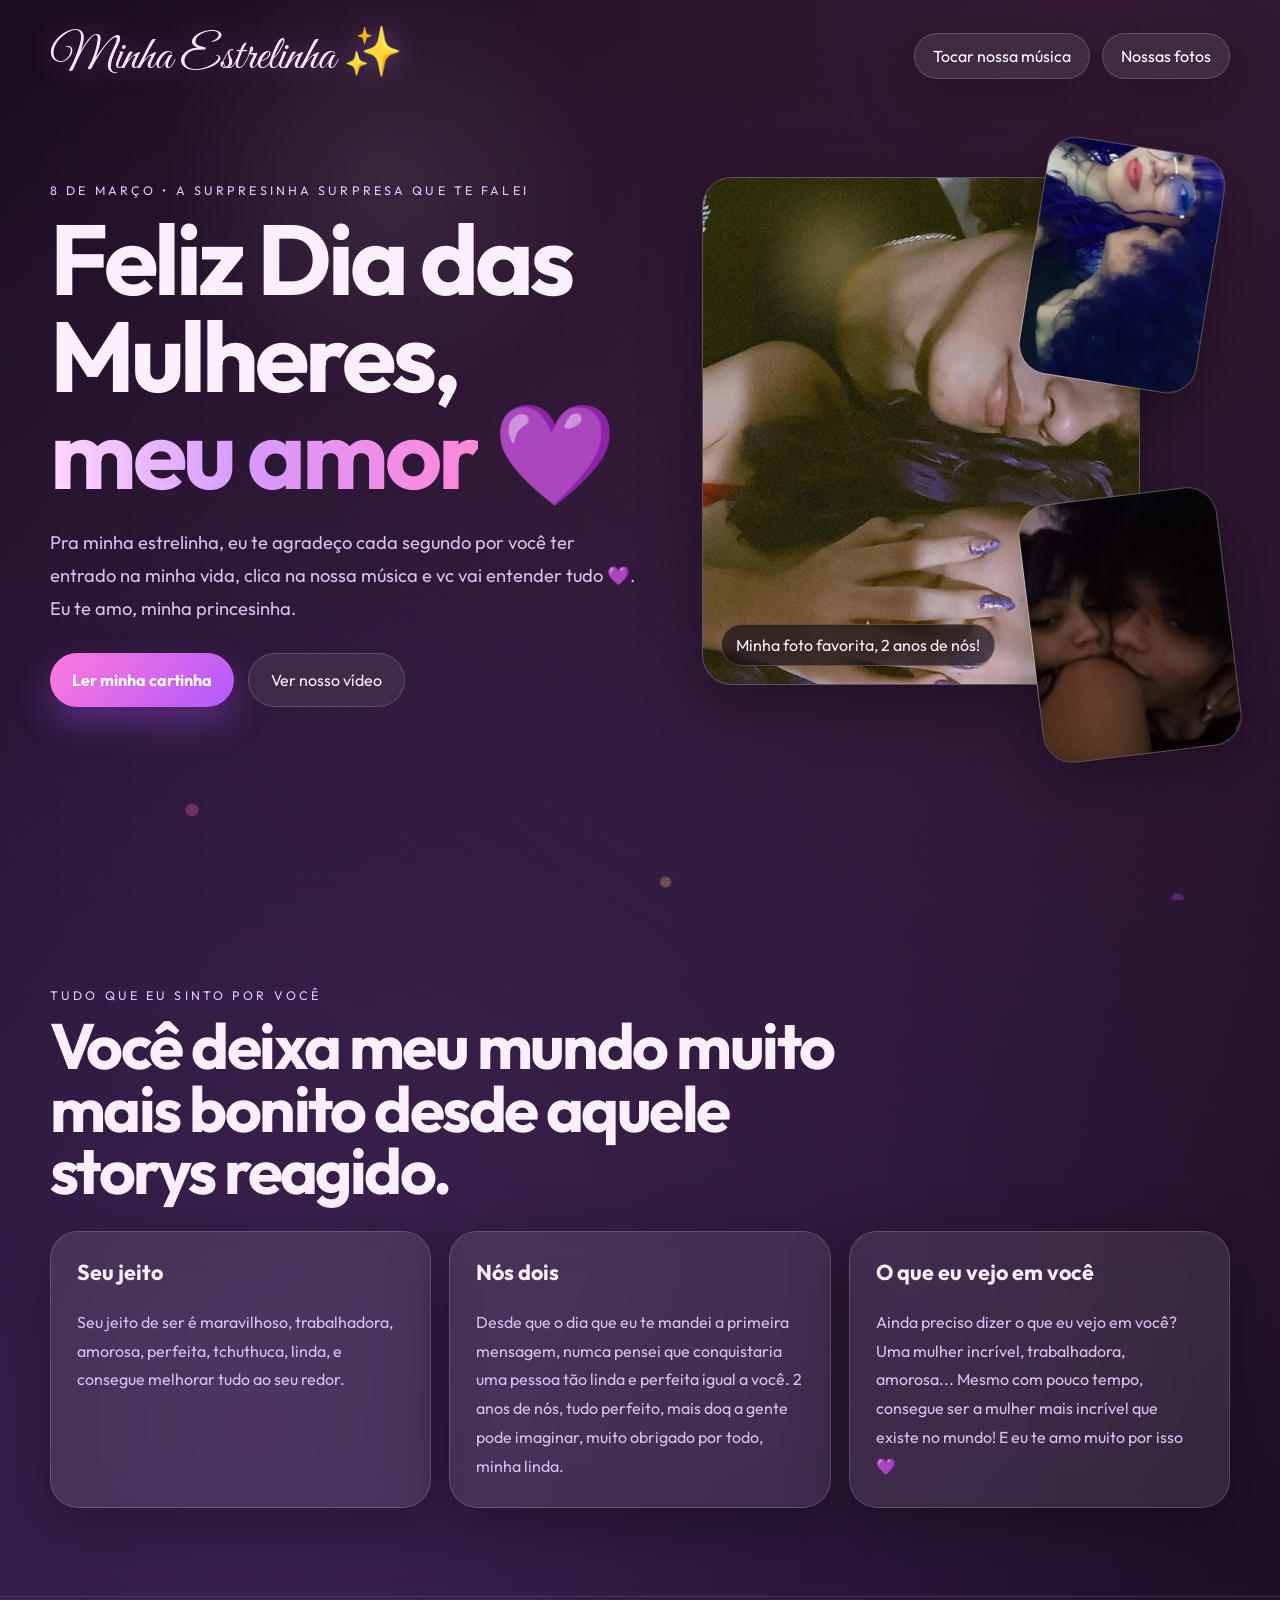
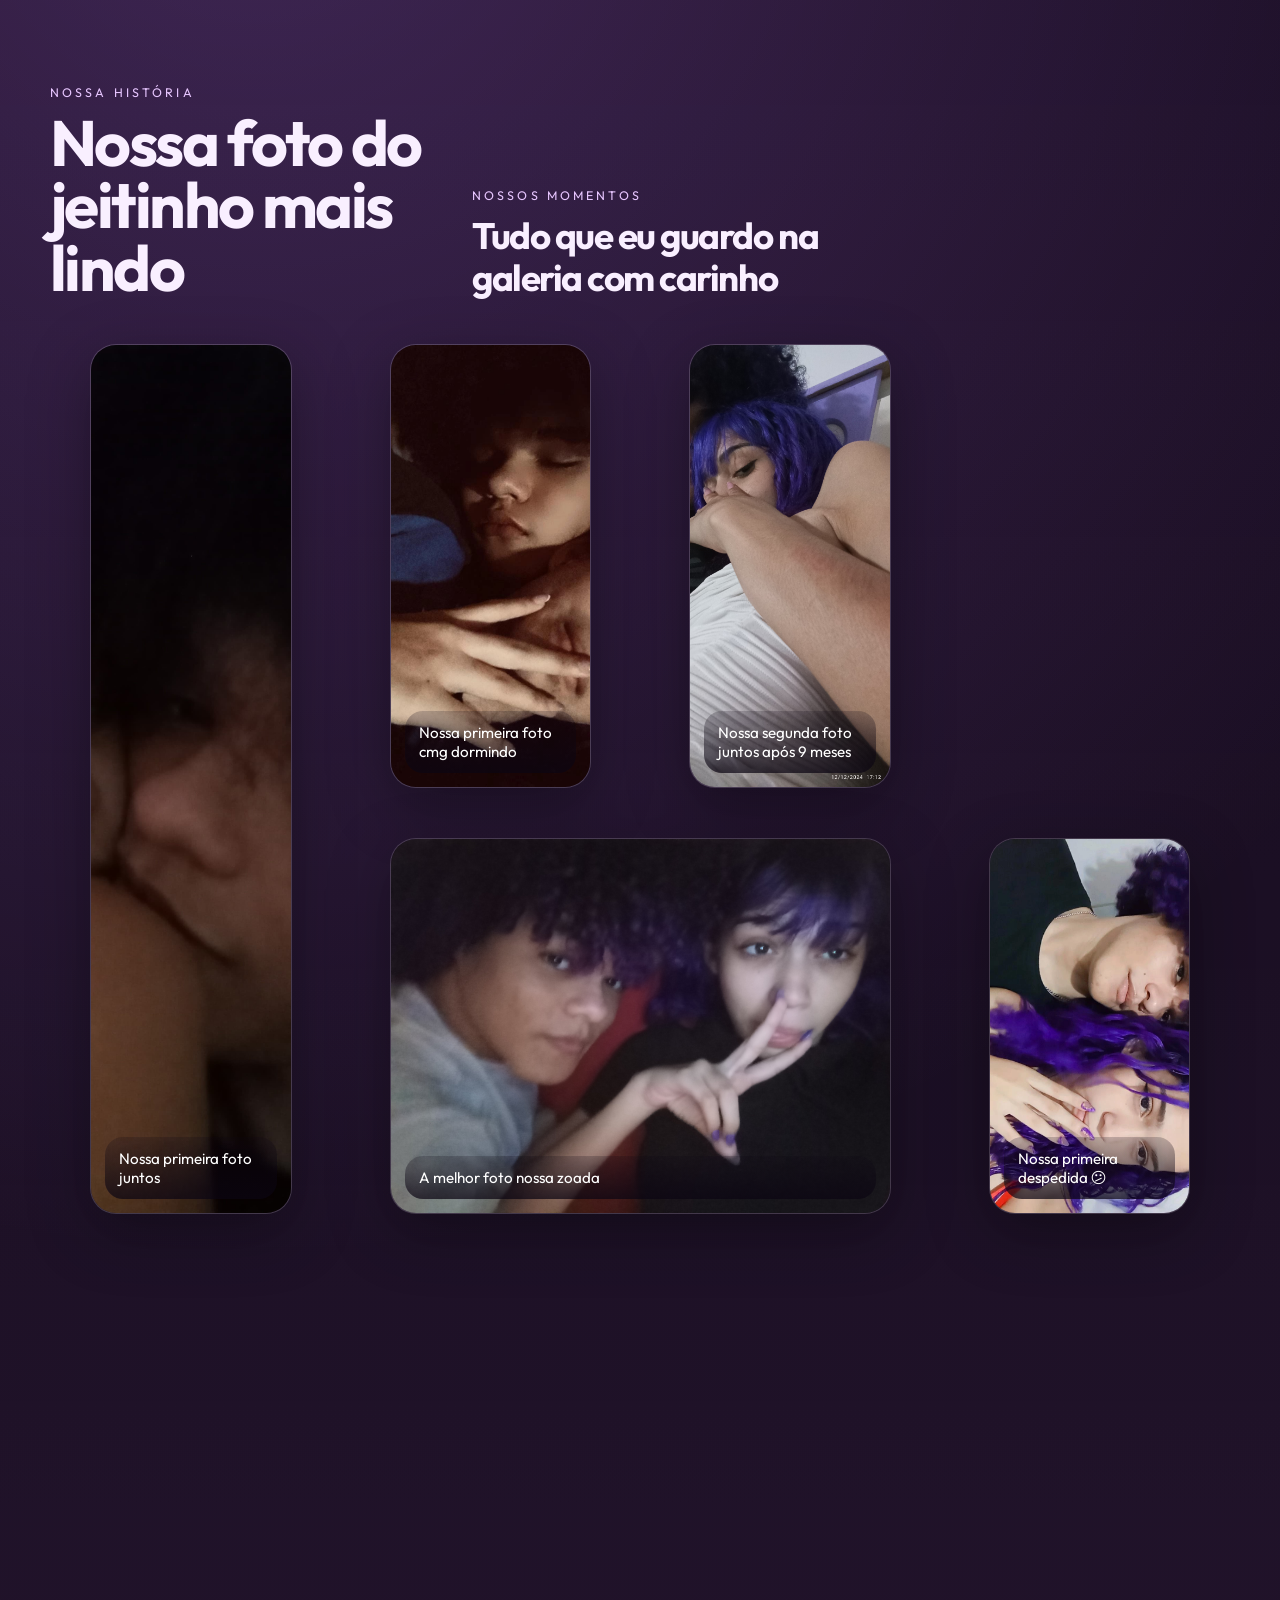
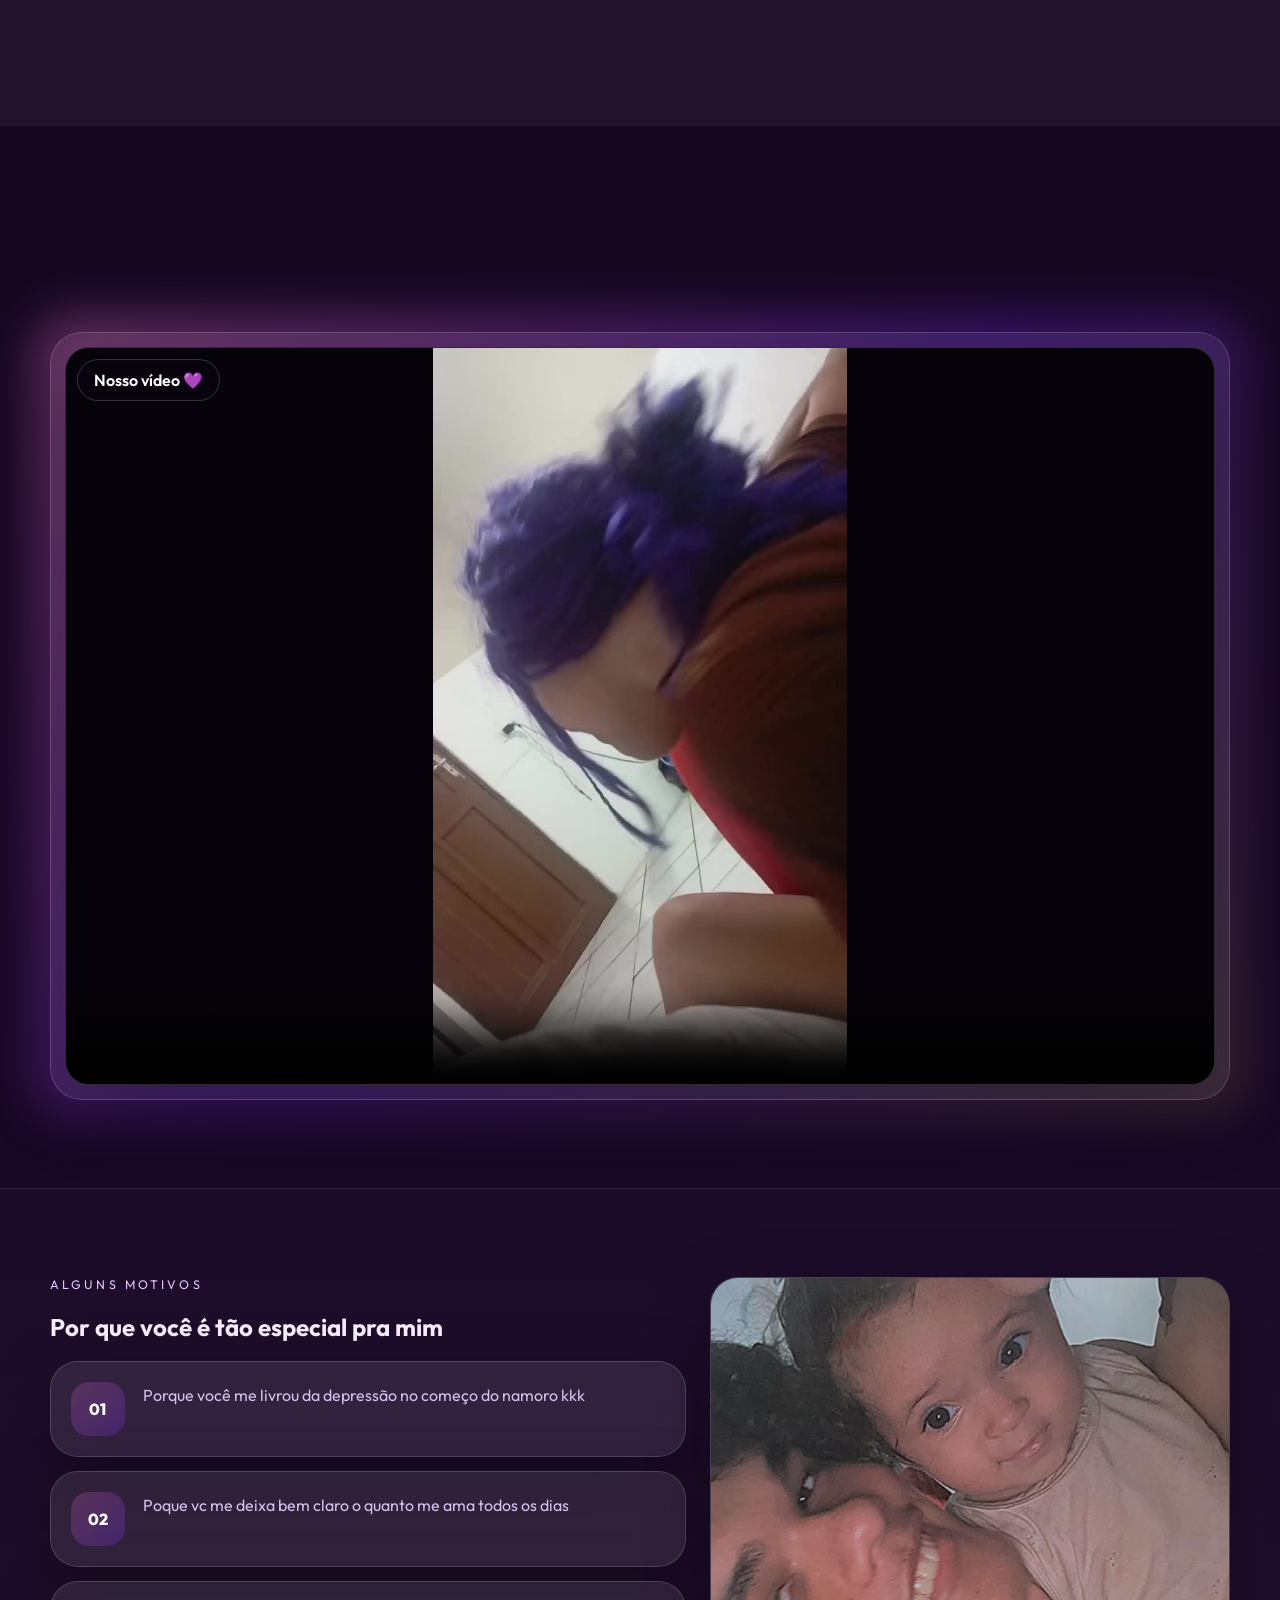
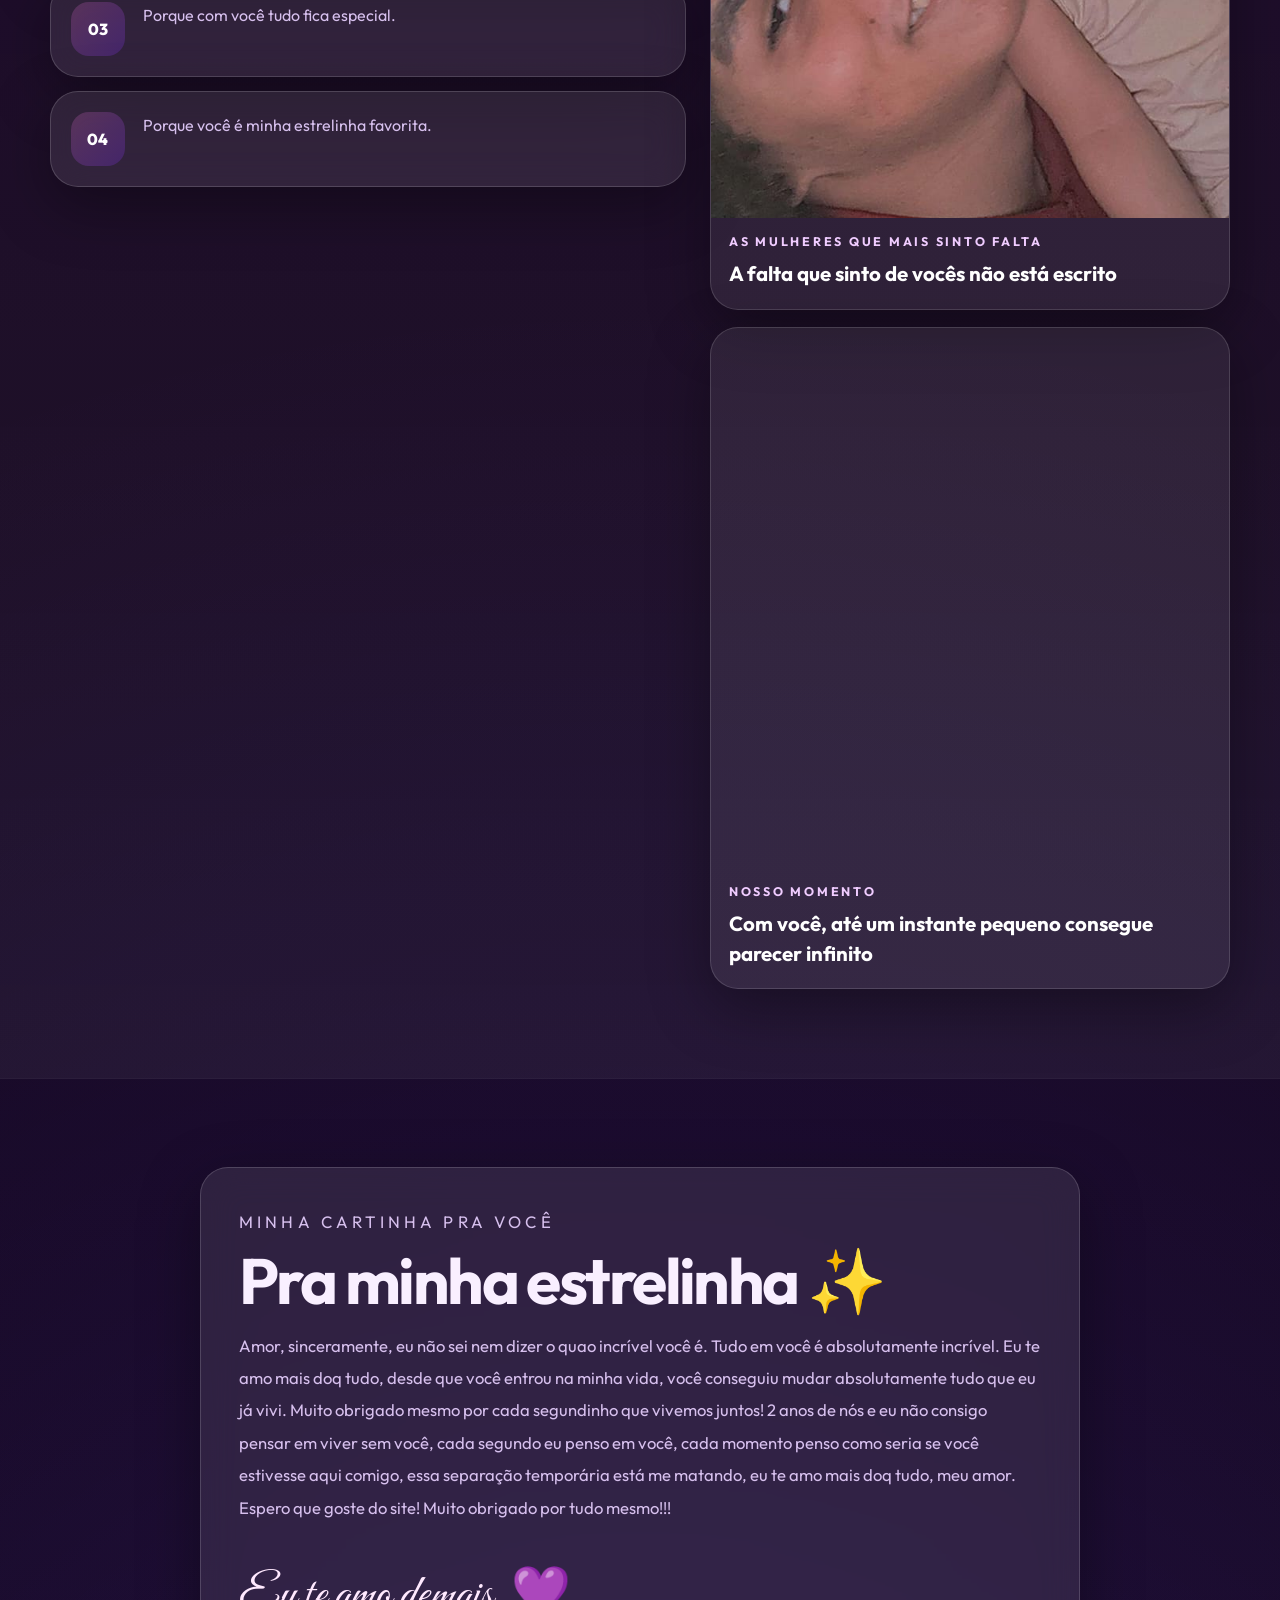
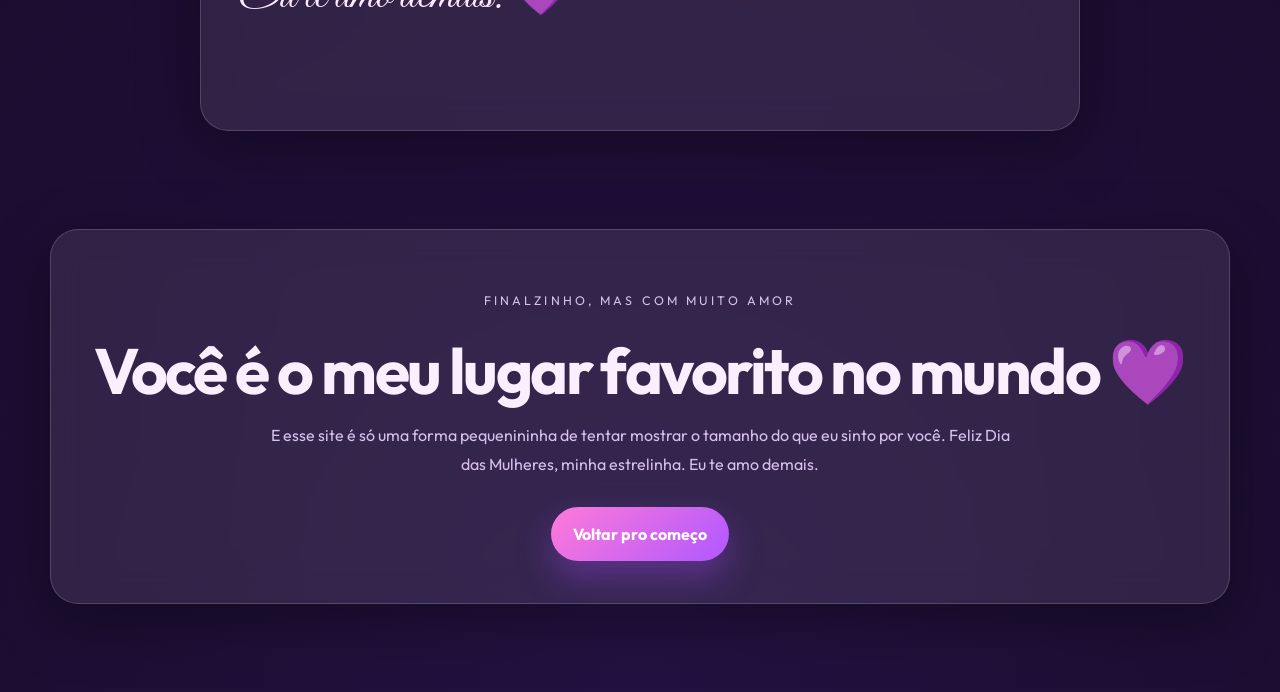
==== index.html @ 0e07f9a2 "Add files via upload" ====
<!DOCTYPE html>
<html lang="pt-BR">
<head>
  <meta charset="UTF-8" />
  <meta name="viewport" content="width=device-width, initial-scale=1.0" />
  <title>Minha Estrelinha ✨</title>
  <meta name="description" content="Um presente romântico de Dia das Mulheres para Lupyta." />
  <link rel="preconnect" href="https://fonts.googleapis.com">
  <link rel="preconnect" href="https://fonts.gstatic.com" crossorigin>
  <link href="https://fonts.googleapis.com/css2?family=Great+Vibes&family=Outfit:wght@300;400;500;600;700;800&display=swap" rel="stylesheet">
  <link rel="stylesheet" href="style.css" />
</head>
<body>
  <div class="floating-hearts" aria-hidden="true"></div>
  <div class="noise"></div>

  <audio id="bgMusic" loop preload="metadata">
    <source src="assets/mirrors.mp3" type="audio/mpeg" />
  </audio>

  <header class="hero" id="topo">
    <nav class="topbar container">
      <div class="brand">Minha Estrelinha ✨</div>
      <div class="actions">
        <button id="musicToggle" class="glass-btn" type="button">Tocar nossa música</button>
        <a class="glass-btn" href="#galeria">Nossas fotos</a>
      </div>
    </nav>

    <div class="hero-content container">
      <div class="hero-copy reveal">
        <p class="eyebrow">8 de março • A surpresinha surpresa que te falei</p>
        <h1>Feliz Dia das Mulheres, <span>meu amor</span> 💜</h1>
        <p class="lead">
          Pra minha estrelinha, eu te agradeço cada segundo por você ter entrado na minha vida, clica na nossa música e vc vai entender tudo 💜. Eu te amo, minha princesinha.
        </p>
        <div class="hero-buttons">
          <a href="#carta" class="primary-btn">Ler minha cartinha</a>
          <a href="#video" class="secondary-btn">Ver nosso vídeo</a>
        </div>
      </div>

      <div class="hero-visual reveal delay-1">
        <div class="hero-card main-photo tilt-card">
          <img src="assets/favorita.jpg" alt="Foto favorita do casal" />
          <div class="caption">Minha foto favorita, 2 anos de nós!</div>
        </div>
        <div class="hero-card small one tilt-card">
          <img src="assets/cabelo-roxo.jpg" alt="Casal com visual roxo" />
        </div>
        <div class="hero-card small two tilt-card">
          <img src="assets/primeira-foto.jpg" alt="Primeira foto do casal" />
        </div>
        <div class="sparkle"></div>
      </div>
    </div>
  </header>

  <main>
    <section class="section intro-section container reveal">
      <div class="section-head">
        <p class="eyebrow">Tudo que eu sinto por você</p>
        <h2>Você deixa meu mundo muito mais bonito desde aquele storys reagido.</h2>
      </div>
      <div class="intro-grid">
        <article class="glass-panel">
          <h3>Seu jeito</h3>
          <p>Seu jeito de ser é maravilhoso, trabalhadora, amorosa, perfeita, tchuthuca, linda, e consegue melhorar tudo ao seu redor.</p>
        </article>
        <article class="glass-panel">
          <h3>Nós dois</h3>
          <p>Desde que o dia que eu te mandei a primeira mensagem, numca pensei que conquistaria uma pessoa tão linda e perfeita igual a você. 2 anos de nós, tudo perfeito, mais doq a gente pode imaginar, muito obrigado por todo, minha linda.</p>
        </article>
        <article class="glass-panel">
          <h3>O que eu vejo em você</h3>
          <p>Ainda preciso dizer o que eu vejo em você? Uma mulher incrível, trabalhadora, amorosa... Mesmo com pouco tempo, consegue ser a mulher mais incrível que existe no mundo! E eu te amo muito por isso 💜</p>
        </article>
      </div>
    </section>

    <section class="section section-contrast" id="galeria">
      <div class="container">
        <div class="section-head reveal dual-head">
          <div>
            <p class="eyebrow">Nossa história</p>
            <h2>Nossa foto do jeitinho mais lindo</h2>
          </div>
          <div>
            <p class="eyebrow">Nossos momentos</p>
            <h2 class="subhead">Tudo que eu guardo na galeria com carinho</h2>
          </div>
        </div>
        <div class="gallery-grid">
          <figure class="gallery-card reveal tall"><img src="assets/primeira-foto.jpg" alt="Nossa primeira foto" /><figcaption>Nossa primeira foto juntos</figcaption></figure>
          <figure class="gallery-card reveal"><img src="assets/dormindo.jpg" alt="Nossa primeira foto dormindo" /><figcaption>Nossa primeira foto cmg dormindo</figcaption></figure>
          <figure class="gallery-card reveal"><img src="assets/segunda-foto.jpg" alt="Nossa segunda foto juntos" /><figcaption>Nossa segunda foto juntos após 9 meses</figcaption></figure>
          <figure class="gallery-card reveal wide"><img src="assets/foto-zoada.jpg" alt="Nossa foto zoada" /><figcaption>A melhor foto nossa zoada</figcaption></figure>
          <figure class="gallery-card reveal"><img src="assets/despedida.webp" alt="Nossa primeira despedida" /><figcaption>Nossa primeira despedida 😕</figcaption></figure>
          <figure class="gallery-card reveal"><img src="assets/primeiro-role.jpg" alt="Uma das primeiras vezes que saímos" /><figcaption>Uma das primeiras vezes que saímos</figcaption></figure>
          <figure class="gallery-card reveal"><img src="assets/cabelo-roxo.jpg" alt="Nossos cabelões roxos" /><figcaption>Nossos cabelões roxos no beco kkk</figcaption></figure>
          <figure class="gallery-card reveal"><img src="assets/favorita.jpg" alt="Uma das minhas preferidas" /><figcaption>Uma das minhas preferidas</figcaption></figure>
        </div>
      </div>
    </section>

    <section class="section container" id="video">
      <div class="section-head reveal">
        <p class="eyebrow">Nosso momento especial</p>
        <h2>O nosso melhor vídeo</h2>
      </div>

      <div class="video-wrap reveal">
        <div class="video-ring"></div>
        <div class="video-shell">
          <div class="video-badge">Nosso vídeo 💜</div>
          <video class="main-video" autoplay muted loop playsinline controls poster="assets/nosso-melhor-video-poster.jpg">
            <source src="assets/nosso-melhor-video.mp4" type="video/mp4" />
          </video>
        </div>
      </div>
    </section>

    <section class="section section-contrast">
      <div class="container love-layout">
        <div class="reveal">
          <p class="eyebrow">Alguns motivos</p>
          <h2>Por que você é tão especial pra mim</h2>
          <div class="reasons-list">
            <div class="reason-card"><span>01</span><p>Porque você me livrou da depressão no começo do namoro kkk</p></div>
            <div class="reason-card"><span>02</span><p>Poque vc me deixa bem claro o quanto me ama todos os dias</p></div>
            <div class="reason-card"><span>03</span><p>Porque com você tudo fica especial.</p></div>
            <div class="reason-card"><span>04</span><p>Porque você é minha estrelinha favorita.</p></div>
          </div>
        </div>

        <div class="side-stack reveal delay-1">
          <div class="mini-memory tilt-card memorial-card">
            <img src="assets/foto-afiliada.jpg" alt="Foto especial" />
            <div>
              <small>AS MULHERES QUE MAIS SINTO FALTA</small>
              <strong>A falta que sinto de vocês não está escrito</strong>
            </div>
          </div>
          <div class="mini-memory tilt-card">
            <video muted loop autoplay playsinline>
              <source src="assets/primeira-viagem.mp4" type="video/mp4" />
            </video>
            <div>
              <small>NOSSO MOMENTO</small>
              <strong>Com você, até um instante pequeno consegue parecer infinito</strong>
            </div>
          </div>
        </div>
      </div>
    </section>

    <section class="section container" id="carta">
      <div class="letter reveal">
        <p class="eyebrow">Minha cartinha pra você</p>
        <h2>Pra minha estrelinha ✨</h2>
        <p>Amor, sinceramente, eu não sei nem dizer o quao incrível você é. Tudo em você é absolutamente incrível. Eu te amo mais doq tudo, desde que você entrou na minha vida, você conseguiu mudar absolutamente tudo que eu já vivi. Muito obrigado mesmo por cada segundinho que vivemos juntos! 2 anos de nós e eu não consigo pensar em viver sem você, cada segundo eu penso em você, cada momento penso como seria se você estivesse aqui comigo, essa separação temporária está me matando, eu te amo mais doq tudo, meu amor. Espero que goste do site! Muito obrigado por tudo mesmo!!!</p>
        <p class="signature">Eu te amo demais. 💜</p>
      </div>
    </section>

    <section class="section final-section">
      <div class="container final-card reveal">
        <p class="eyebrow">Finalzinho, mas com muito amor</p>
        <h2>Você é o meu lugar favorito no mundo 💜</h2>
        <p>
          E esse site é só uma forma pequenininha de tentar mostrar o tamanho do que eu sinto por você.
          Feliz Dia das Mulheres, minha estrelinha. Eu te amo demais.
        </p>
        <a href="#topo" class="primary-btn">Voltar pro começo</a>
      </div>
    </section>
  </main>

  <script src="script.js"></script>
</body>
</html>
---- style.css ----
:root {
  --bg: #0e0616;
  --bg-2: #16081f;
  --panel: rgba(255, 255, 255, 0.09);
  --panel-strong: rgba(255, 255, 255, 0.13);
  --border: rgba(255, 255, 255, 0.16);
  --text: #f9efff;
  --muted: #d7c0ee;
  --purple: #b058ff;
  --purple-2: #7f2eff;
  --pink: #ff7ad9;
  --gold: #ffd88a;
  --shadow: 0 18px 60px rgba(0, 0, 0, 0.35);
  --radius: 28px;
}

* { box-sizing: border-box; }
html { scroll-behavior: smooth; }
body {
  margin: 0;
  font-family: 'Outfit', system-ui, sans-serif;
  color: var(--text);
  background:
    radial-gradient(circle at 20% 20%, rgba(195, 120, 255, 0.25), transparent 25%),
    radial-gradient(circle at 85% 0%, rgba(255, 122, 217, 0.18), transparent 22%),
    radial-gradient(circle at 50% 100%, rgba(126, 64, 255, 0.2), transparent 28%),
    linear-gradient(180deg, #0b0512 0%, #13071c 35%, #190826 65%, #0c0612 100%);
  overflow-x: hidden;
}

a { color: inherit; text-decoration: none; }
img, video { display: block; width: 100%; }
button { font: inherit; }

.container {
  width: min(1180px, calc(100% - 32px));
  margin: 0 auto;
}

.noise {
  position: fixed;
  inset: 0;
  pointer-events: none;
  opacity: 0.06;
  background-image: radial-gradient(circle, #fff 0.7px, transparent 0.8px);
  background-size: 18px 18px;
  mix-blend-mode: soft-light;
}

.floating-hearts::before,
.floating-hearts::after {
  content: "";
  position: fixed;
  inset: 0;
  pointer-events: none;
  background-image:
    radial-gradient(circle at 15% 90%, rgba(255, 122, 217, 0.16) 0 6px, transparent 7px),
    radial-gradient(circle at 30% 102%, rgba(176, 88, 255, 0.2) 0 8px, transparent 9px),
    radial-gradient(circle at 52% 98%, rgba(255, 216, 138, 0.17) 0 5px, transparent 6px),
    radial-gradient(circle at 76% 105%, rgba(255, 122, 217, 0.16) 0 7px, transparent 8px),
    radial-gradient(circle at 92% 100%, rgba(176, 88, 255, 0.18) 0 6px, transparent 7px);
  animation: driftUp 15s linear infinite;
}
.floating-hearts::after { animation-duration: 22s; opacity: 0.8; filter: blur(1px); }

@keyframes driftUp {
  from { transform: translateY(0); }
  to { transform: translateY(-120px); }
}

.topbar {
  display: flex;
  align-items: center;
  justify-content: space-between;
  gap: 20px;
  padding: 24px 0 8px;
}
.brand {
  font-family: 'Great Vibes', cursive;
  font-size: clamp(2rem, 4vw, 3rem);
  color: #ffe8ff;
  text-shadow: 0 0 28px rgba(193, 121, 255, 0.45);
}
.actions {
  display: flex;
  gap: 12px;
  flex-wrap: wrap;
  justify-content: flex-end;
}
.glass-btn {
  background: rgba(255,255,255,0.08);
  border: 1px solid rgba(255,255,255,0.16);
  color: #fff;
  padding: 12px 18px;
  border-radius: 999px;
  backdrop-filter: blur(12px);
  cursor: pointer;
  transition: 0.28s ease;
  box-shadow: var(--shadow);
}
.glass-btn:hover { transform: translateY(-2px); background: rgba(255,255,255,0.13); }

.hero {
  position: relative;
  min-height: 100svh;
  padding-bottom: 40px;
}
.hero::before {
  content: "";
  position: absolute;
  inset: 0;
  background: radial-gradient(circle at 30% 20%, rgba(255,255,255,0.08), transparent 20%);
  pointer-events: none;
}
.hero-content {
  display: grid;
  grid-template-columns: 1.05fr 0.95fr;
  gap: 48px;
  align-items: center;
  padding: 40px 0 28px;
}
.eyebrow {
  margin: 0 0 12px;
  text-transform: uppercase;
  letter-spacing: 0.25em;
  color: #e7c6ff;
  font-size: 0.78rem;
}
.hero-copy h1,
.section-head h2,
.letter h2,
.final-card h2 {
  margin: 0;
  line-height: 0.98;
  letter-spacing: -0.04em;
}
.hero-copy h1 {
  font-size: clamp(3rem, 8vw, 6.2rem);
}
.hero-copy h1 span {
  background: linear-gradient(90deg, #ffd6ff 0%, #d699ff 45%, #ff87d7 100%);
  -webkit-background-clip: text;
  background-clip: text;
  color: transparent;
}
.lead {
  max-width: 650px;
  margin: 24px 0 0;
  font-size: clamp(1rem, 2vw, 1.15rem);
  line-height: 1.8;
  color: var(--muted);
}
.hero-buttons {
  display: flex;
  gap: 14px;
  flex-wrap: wrap;
  margin-top: 28px;
}
.primary-btn,
.secondary-btn {
  display: inline-flex;
  align-items: center;
  justify-content: center;
  min-height: 54px;
  padding: 0 22px;
  border-radius: 999px;
  transition: 0.28s ease;
}
.primary-btn {
  background: linear-gradient(135deg, var(--pink), var(--purple));
  color: white;
  font-weight: 700;
  box-shadow: 0 16px 34px rgba(174, 76, 255, 0.34);
}
.secondary-btn {
  background: rgba(255,255,255,0.07);
  border: 1px solid rgba(255,255,255,0.16);
}
.primary-btn:hover,
.secondary-btn:hover { transform: translateY(-3px) scale(1.01); }
.hero-visual {
  position: relative;
  min-height: 620px;
}
.hero-card {
  position: absolute;
  background: rgba(255,255,255,0.1);
  border: 1px solid rgba(255,255,255,0.15);
  border-radius: 30px;
  box-shadow: var(--shadow);
  overflow: hidden;
  backdrop-filter: blur(18px);
}
.hero-card img { height: 100%; object-fit: cover; }
.main-photo {
  inset: 42px 90px 70px 10px;
}
.main-photo .caption {
  position: absolute;
  left: 18px;
  bottom: 18px;
  padding: 10px 14px;
  border-radius: 999px;
  background: rgba(11, 5, 18, 0.6);
  border: 1px solid rgba(255,255,255,0.18);
  backdrop-filter: blur(10px);
}
.hero-card.small.one {
  width: 180px;
  height: 240px;
  right: 18px;
  top: 10px;
  transform: rotate(9deg);
}
.hero-card.small.two {
  width: 200px;
  height: 260px;
  right: 0;
  bottom: 0;
  transform: rotate(-7deg);
}
.sparkle {
  position: absolute;
  left: 10%;
  top: 6%;
  width: 180px;
  height: 180px;
  background: radial-gradient(circle, rgba(255,216,138,0.44), transparent 60%);
  filter: blur(18px);
  animation: pulse 4.4s ease-in-out infinite;
}

.section {
  position: relative;
  padding: 88px 0;
}
.section-contrast {
  background: linear-gradient(180deg, rgba(255,255,255,0.02), rgba(255,255,255,0.05));
  border-top: 1px solid rgba(255,255,255,0.06);
  border-bottom: 1px solid rgba(255,255,255,0.06);
}
.section-head {
  max-width: 820px;
  margin-bottom: 28px;
}
.dual-head {
  display: grid;
  grid-template-columns: 1fr 1fr;
  gap: 24px;
  align-items: end;
}
.subhead {
  font-size: clamp(1.5rem, 3vw, 2.3rem) !important;
  line-height: 1.15 !important;
}
.section-head h2,
.letter h2,
.final-card h2 {
  font-size: clamp(2.2rem, 5vw, 4rem);
}

.intro-grid {
  display: grid;
  grid-template-columns: repeat(3, minmax(0, 1fr));
  gap: 18px;
}
.glass-panel,
.reason-card,
.letter,
.final-card {
  background: var(--panel);
  border: 1px solid var(--border);
  border-radius: var(--radius);
  box-shadow: var(--shadow);
  backdrop-filter: blur(18px);
}
.glass-panel {
  padding: 26px;
}
.glass-panel h3 {
  margin-top: 0;
  font-size: 1.35rem;
}
.glass-panel p {
  margin-bottom: 0;
  color: var(--muted);
  line-height: 1.8;
}

.gallery-grid {
  display: grid;
  grid-template-columns: repeat(4, minmax(0, 1fr));
  gap: 18px;
}
.gallery-card {
  position: relative;
  min-height: 280px;
  overflow: hidden;
  border-radius: 26px;
  border: 1px solid rgba(255,255,255,0.12);
  background: rgba(255,255,255,0.05);
  box-shadow: var(--shadow);
}
.gallery-card img {
  width: 100%;
  height: 100%;
  object-fit: cover;
  transition: transform 0.6s ease;
}
.gallery-card:hover img { transform: scale(1.06); }
.gallery-card figcaption {
  position: absolute;
  left: 14px;
  right: 14px;
  bottom: 14px;
  margin: 0;
  padding: 12px 14px;
  border-radius: 18px;
  background: linear-gradient(180deg, rgba(11,5,18,0.2), rgba(11,5,18,0.72));
  color: #fff;
  font-size: 0.95rem;
}
.gallery-card.tall { grid-row: span 2; min-height: 578px; }
.gallery-card.wide { grid-column: span 2; }

.video-wrap {
  position: relative;
}
.video-ring {
  position: absolute;
  inset: -14px;
  border-radius: 36px;
  background: linear-gradient(135deg, rgba(255,122,217,0.38), rgba(127,46,255,0.36), rgba(255,216,138,0.16));
  filter: blur(24px);
}
.video-shell {
  position: relative;
  overflow: hidden;
  border-radius: 32px;
  background: rgba(255,255,255,0.06);
  border: 1px solid rgba(255,255,255,0.14);
  box-shadow: var(--shadow);
  padding: 14px;
  backdrop-filter: blur(16px);
}
.video-badge {
  position: absolute;
  top: 26px;
  left: 26px;
  z-index: 2;
  padding: 10px 16px;
  border-radius: 999px;
  background: rgba(11, 5, 18, 0.58);
  border: 1px solid rgba(255,255,255,0.18);
  color: #fff;
  backdrop-filter: blur(10px);
  font-weight: 600;
}
.main-video {
  position: relative;
  border-radius: 24px;
  border: 1px solid rgba(255,255,255,0.16);
  background: #06030a;
  box-shadow: var(--shadow);
  max-height: 82svh;
  object-fit: contain;
}

.love-layout {
  display: grid;
  grid-template-columns: 1.1fr 0.9fr;
  gap: 24px;
  align-items: start;
}
.reasons-list {
  display: grid;
  gap: 14px;
}
.reason-card {
  display: flex;
  align-items: flex-start;
  gap: 18px;
  padding: 20px;
}
.reason-card span {
  min-width: 54px;
  height: 54px;
  display: grid;
  place-items: center;
  border-radius: 18px;
  background: linear-gradient(135deg, rgba(255,122,217,0.2), rgba(127,46,255,0.24));
  color: #fff;
  font-weight: 800;
}
.reason-card p {
  margin: 0;
  color: var(--muted);
  line-height: 1.7;
}
.side-stack {
  display: grid;
  gap: 18px;
}
.mini-memory {
  overflow: hidden;
  border-radius: 28px;
  background: rgba(255,255,255,0.08);
  border: 1px solid rgba(255,255,255,0.14);
  box-shadow: var(--shadow);
  min-height: 620px;
  display: flex;
  flex-direction: column;
}
.mini-memory img,
.mini-memory video {
  width: 100%;
  height: 540px;
  object-fit: cover;
  object-position: center;
}
.mini-memory div {
  padding: 16px 18px 20px;
}
.mini-memory small {
  display: block;
  color: #f0ccff;
  text-transform: uppercase;
  letter-spacing: 0.22em;
  margin-bottom: 10px;
  font-size: 0.78rem;
  font-weight: 700;
}
.mini-memory strong {
  display: block;
  color: #fff;
  font-size: 1.28rem;
  line-height: 1.45;
}

.letter {
  padding: 38px;
  max-width: 880px;
  margin: 0 auto;
}
.letter p {
  color: var(--muted);
  line-height: 1.95;
  font-size: 1.04rem;
}
.signature {
  font-family: 'Great Vibes', cursive;
  color: #ffe9ff !important;
  font-size: clamp(2rem, 4vw, 3rem) !important;
  margin-top: 26px;
}

.final-section { padding-top: 10px; }
.final-card {
  text-align: center;
  padding: 42px 24px;
}
.final-card p {
  max-width: 740px;
  margin: 18px auto 28px;
  color: var(--muted);
  line-height: 1.8;
}

.reveal {
  opacity: 0;
  transform: translateY(32px);
  transition: opacity 0.8s ease, transform 0.8s ease;
}
.reveal.visible {
  opacity: 1;
  transform: translateY(0);
}
.delay-1 { transition-delay: 0.14s; }

.tilt-card {
  transform-style: preserve-3d;
  transition: transform 0.18s ease;
  will-change: transform;
}

@keyframes pulse {
  0%,100% { transform: scale(1); opacity: 0.8; }
  50% { transform: scale(1.12); opacity: 1; }
}

@media (max-width: 980px) {
  .hero-content,
  .love-layout,
  .intro-grid,
  .dual-head {
    grid-template-columns: 1fr;
  }
  .gallery-grid {
    grid-template-columns: repeat(2, minmax(0, 1fr));
  }
  .hero-visual {
    min-height: 560px;
  }
}

@media (max-width: 720px) {
  .topbar { flex-direction: column; align-items: flex-start; }
  .actions { width: 100%; justify-content: flex-start; }
  .hero-content { gap: 24px; }
  .hero-visual {
    min-height: 420px;
  }
  .main-photo { inset: 40px 40px 40px 0; }
  .hero-card.small.one { width: 120px; height: 165px; right: 8px; }
  .hero-card.small.two { width: 130px; height: 175px; right: 0; }
  .gallery-grid { grid-template-columns: 1fr; }
  .gallery-card.tall,
  .gallery-card.wide { grid-row: auto; grid-column: auto; min-height: 360px; }
  .letter { padding: 26px 20px; }
  .mini-memory {
    min-height: 520px;
  }
  .mini-memory img,
  .mini-memory video {
    height: 430px;
  }
  .mini-memory div {
    padding: 14px 16px 18px;
  }
  .video-shell {
    padding: 10px;
    border-radius: 24px;
  }
  .video-badge {
    top: 18px;
    left: 18px;
    font-size: 0.88rem;
    padding: 8px 12px;
  }
  .main-video {
    border-radius: 18px;
  }
}
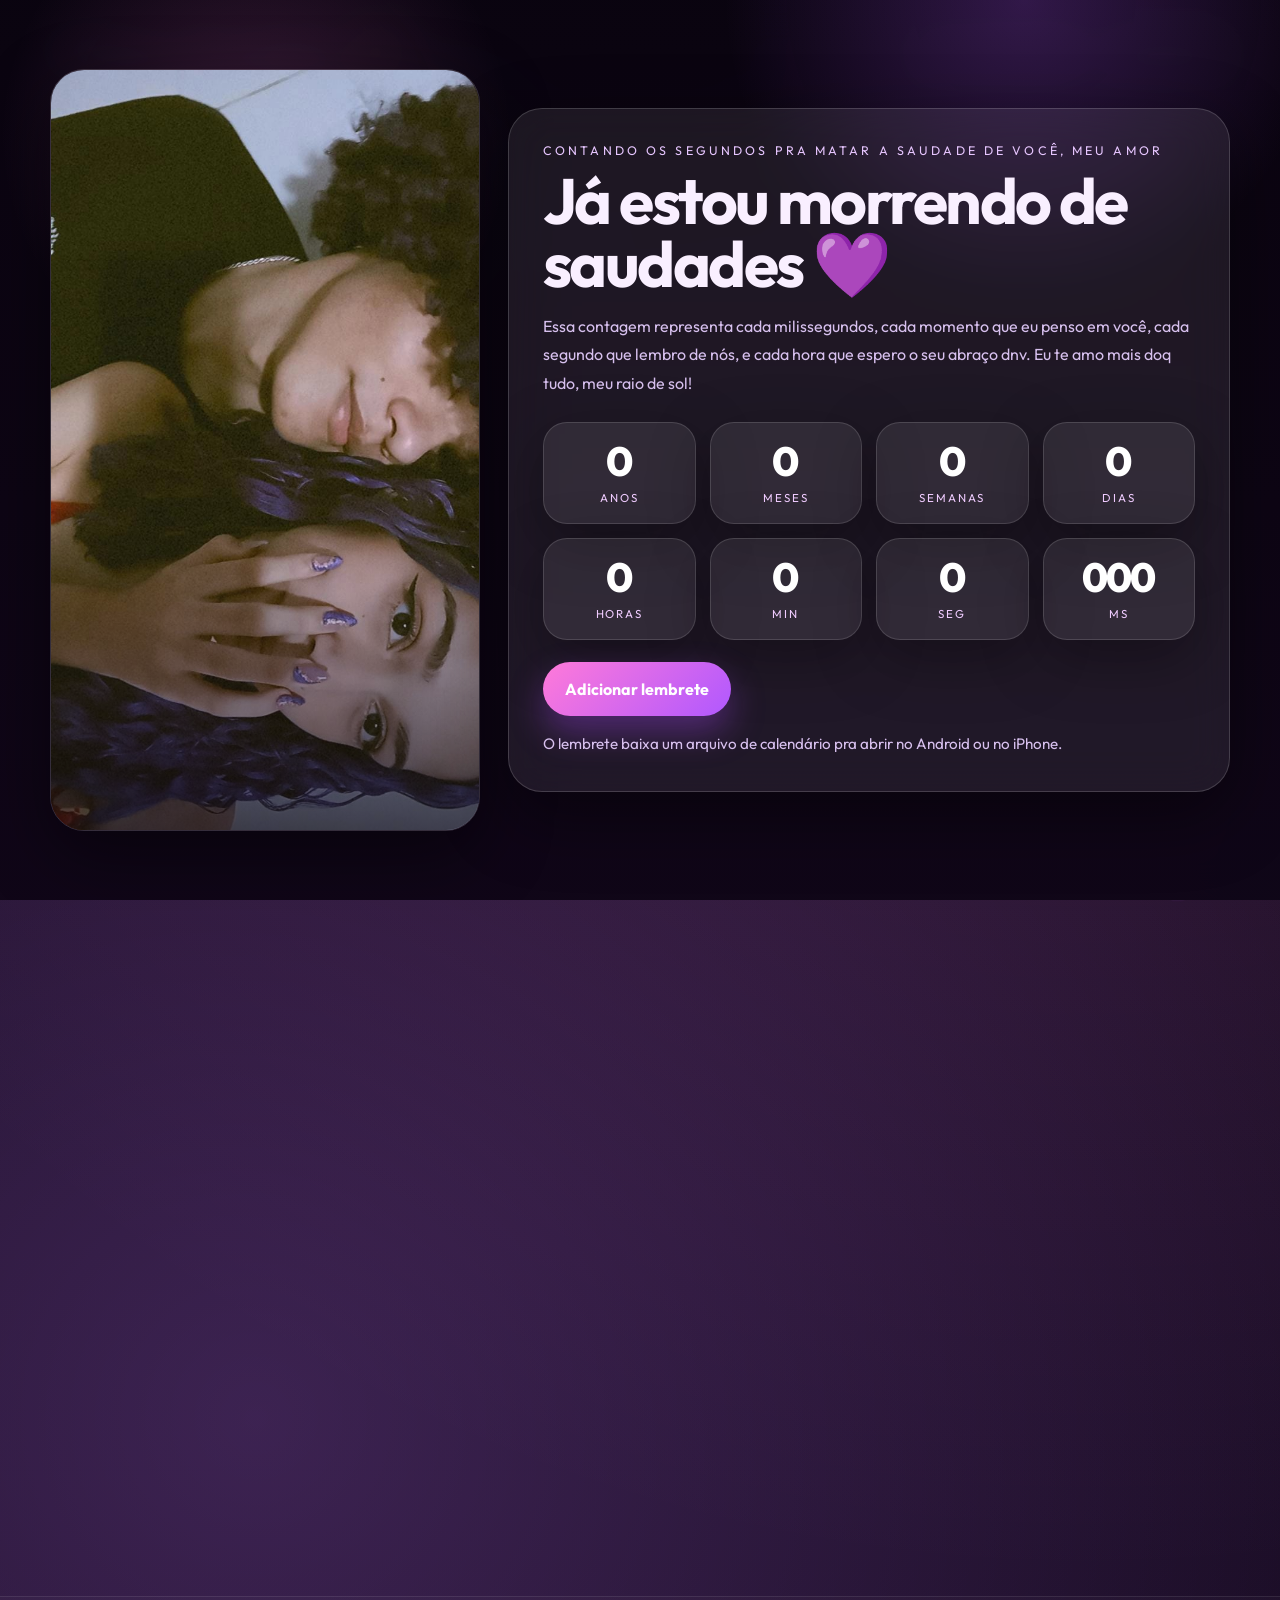
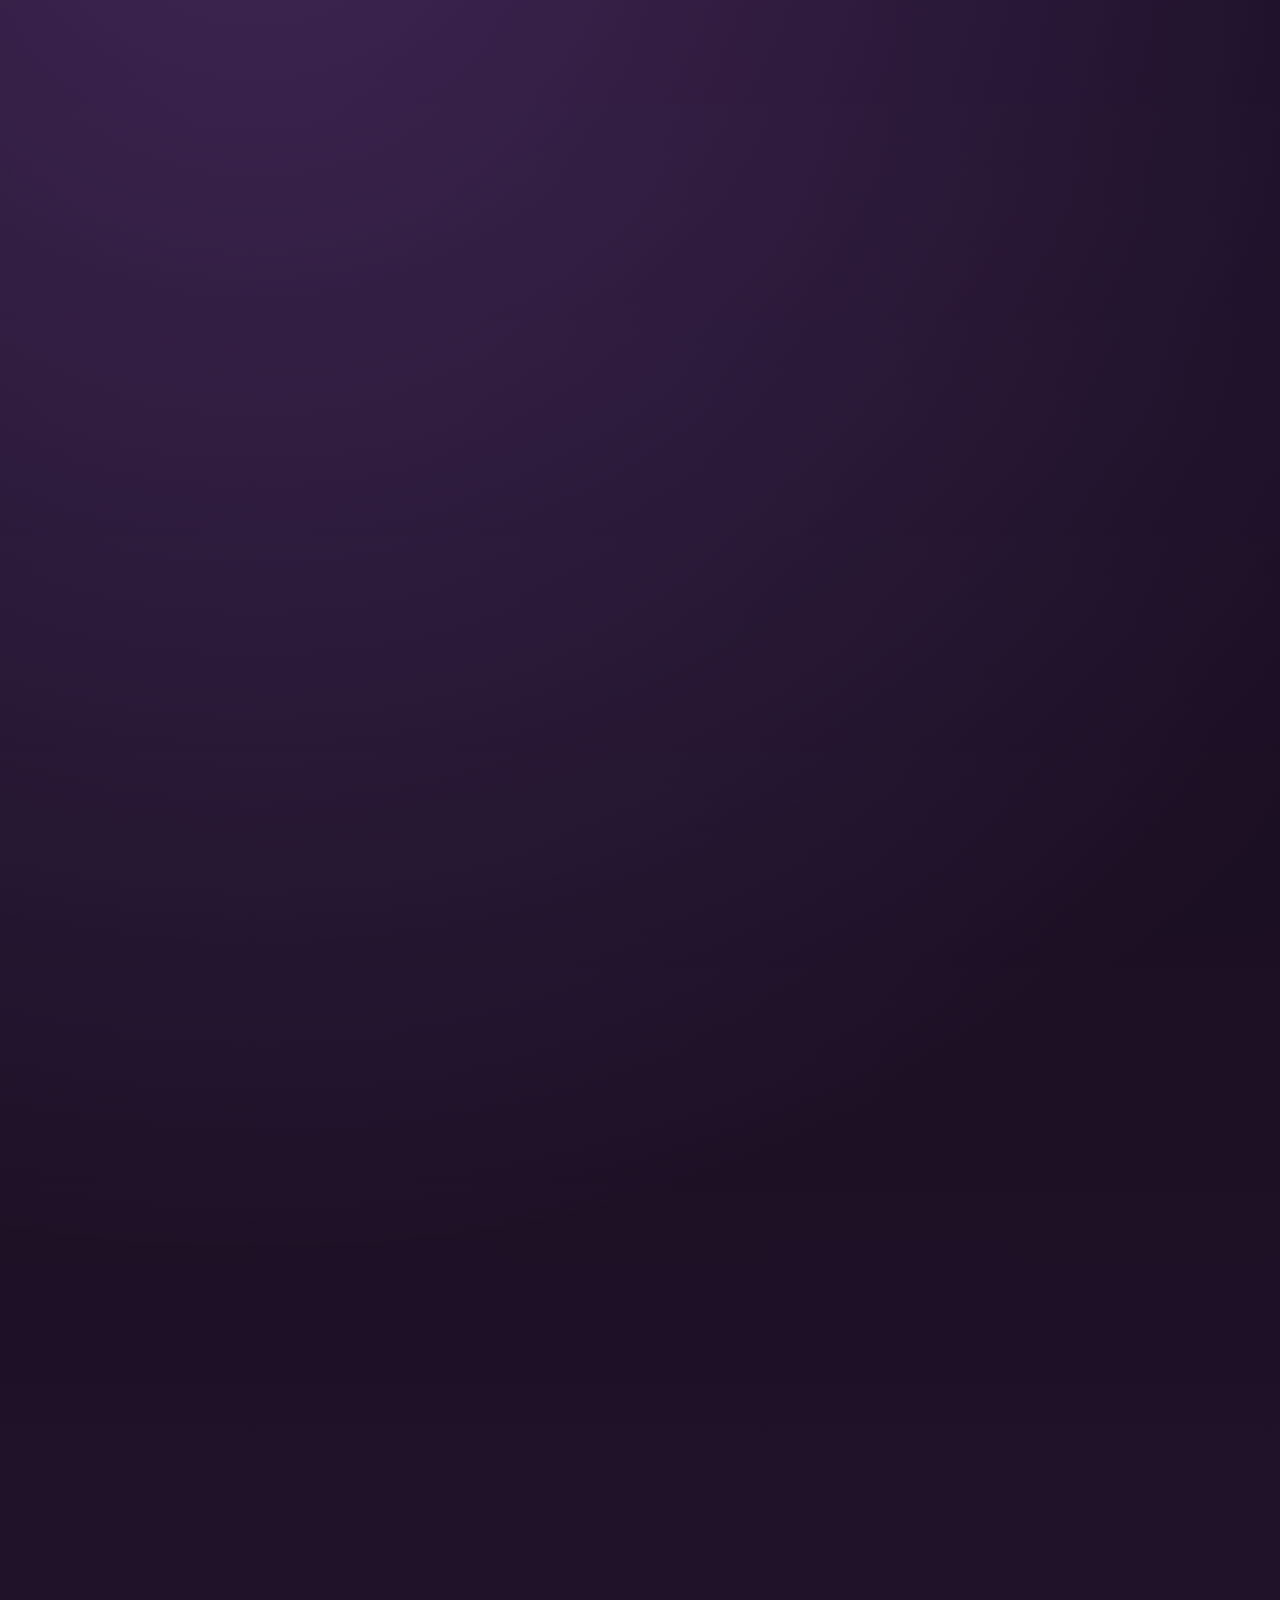
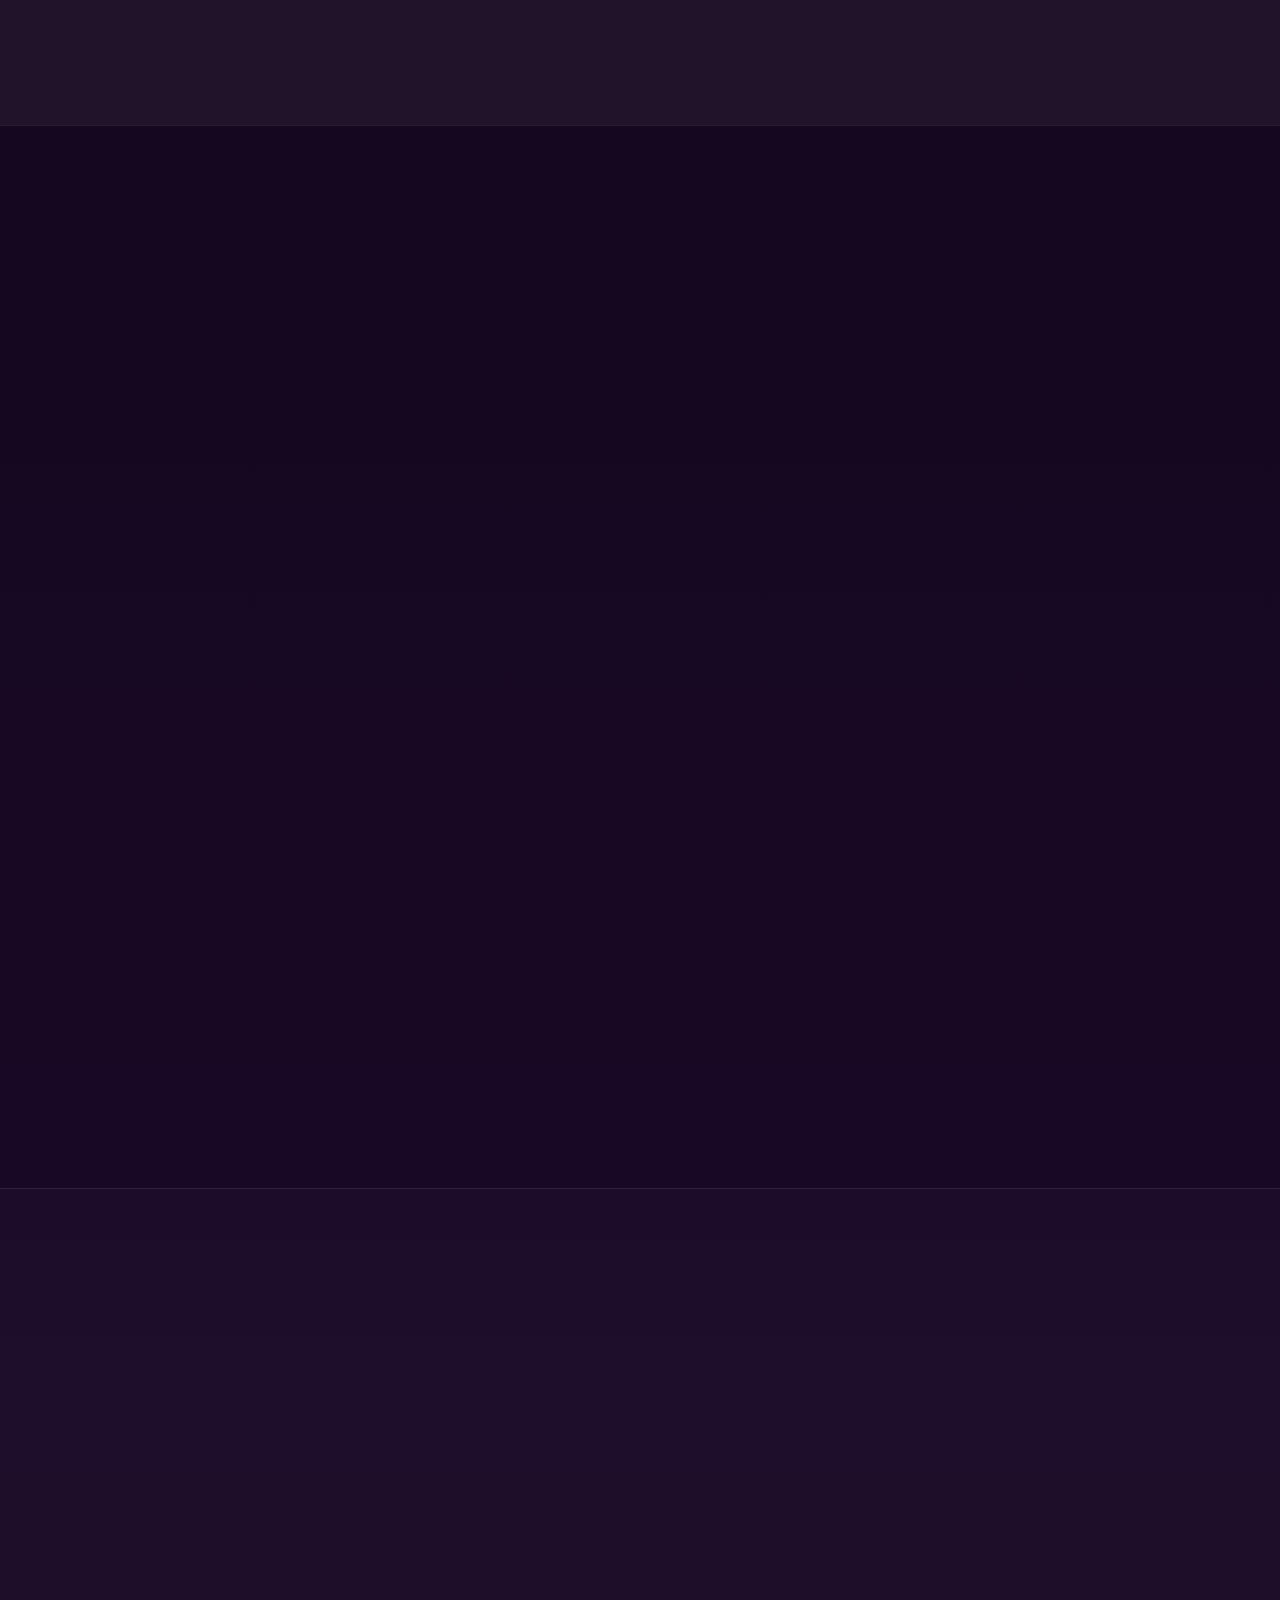
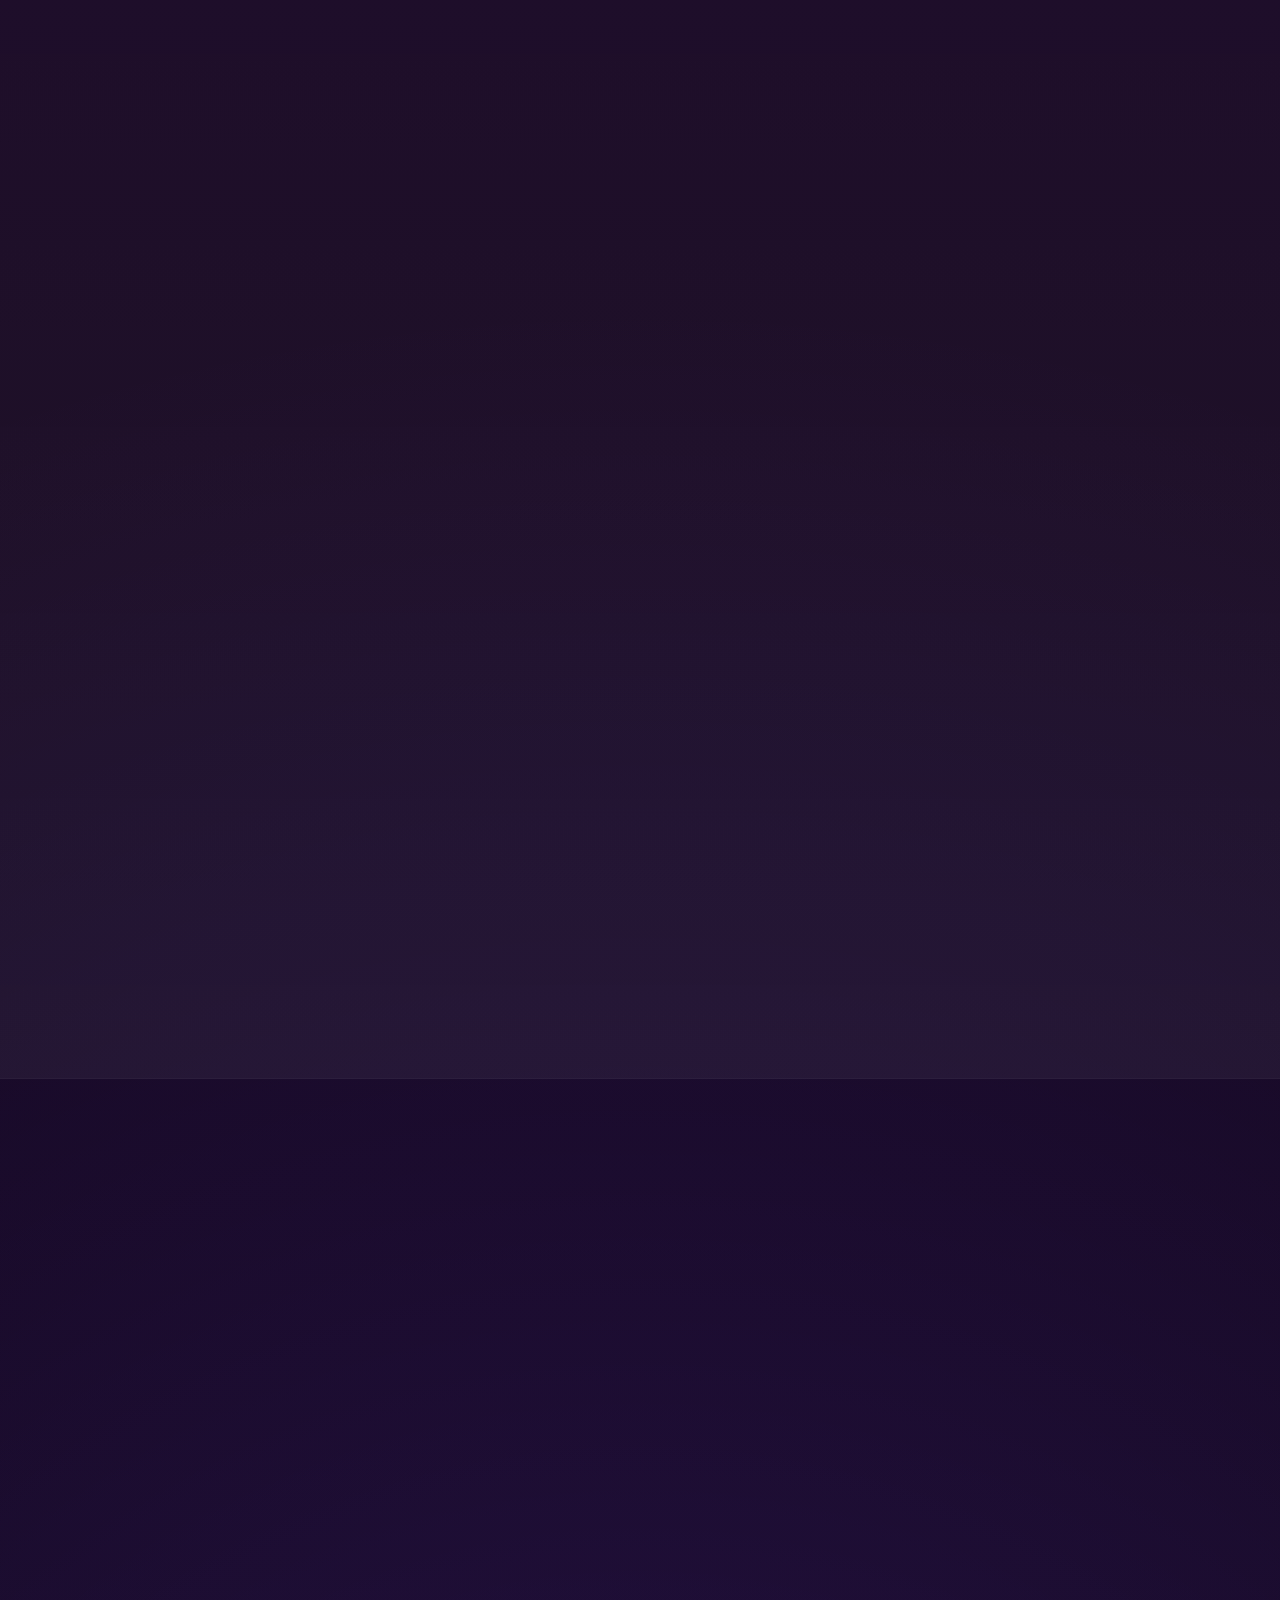
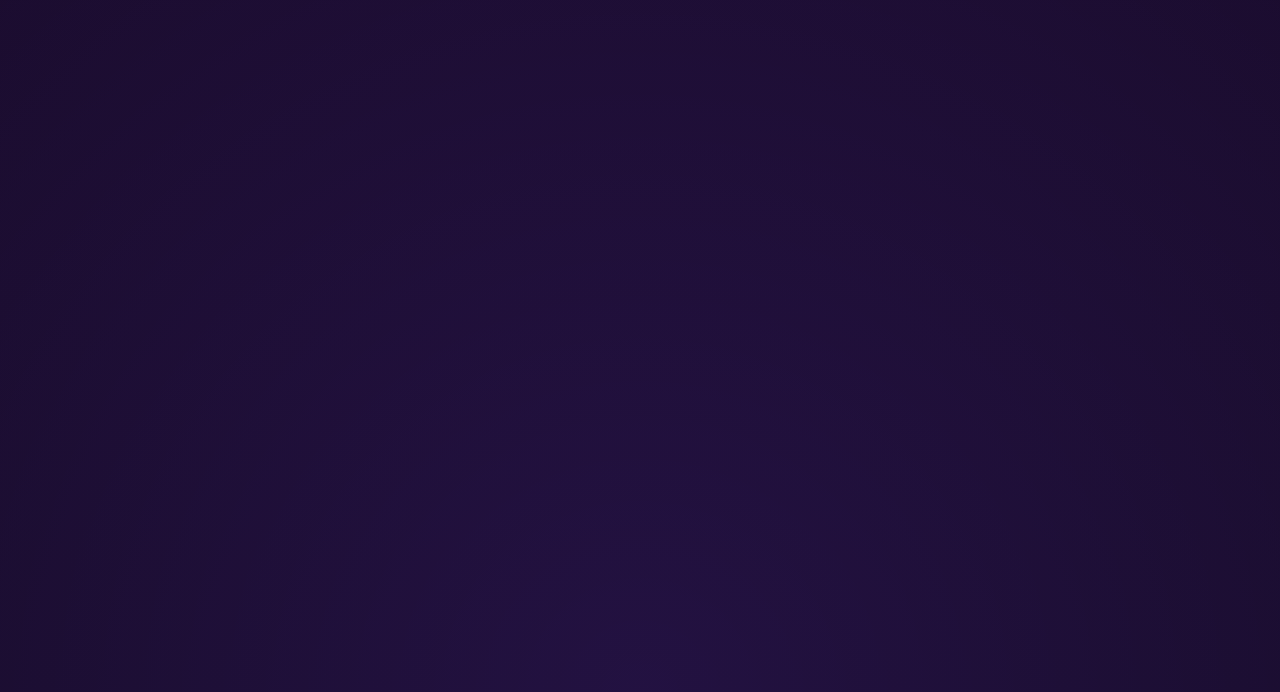
==== commit 36bfe21d: "Add files via upload" ====
--- a/index.html
+++ b/index.html
@@ -18,6 +18,38 @@
     <source src="assets/mirrors.mp3" type="audio/mpeg" />
   </audio>
 
+    <div class="countdown-lock" id="countdownLock">
+    <div class="countdown-backdrop"></div>
+    <div class="countdown-inner container">
+      <div class="countdown-photo-wrap reveal visible">
+        <img class="countdown-photo" src="assets/favorita.jpg" alt="Nossa foto especial" />
+        <div class="countdown-photo-glow"></div>
+      </div>
+
+      <div class="countdown-card reveal visible">
+        <p class="eyebrow">Contando os segundos pra matar a saudade de você, meu amor</p>
+        <h2>Já estou morrendo de saudades 💜</h2>
+        <p class="countdown-text">Essa contagem representa cada milissegundos, cada momento que eu penso em você, cada segundo que lembro de nós, e cada hora que espero o seu abraço dnv. Eu te amo mais doq tudo, meu raio de sol!</p>
+
+        <div class="countdown-grid" id="countdownGrid">
+          <div class="count-unit"><span id="cdYears">0</span><small>anos</small></div>
+          <div class="count-unit"><span id="cdMonths">0</span><small>meses</small></div>
+          <div class="count-unit"><span id="cdWeeks">0</span><small>semanas</small></div>
+          <div class="count-unit"><span id="cdDays">0</span><small>dias</small></div>
+          <div class="count-unit"><span id="cdHours">0</span><small>horas</small></div>
+          <div class="count-unit"><span id="cdMinutes">0</span><small>min</small></div>
+          <div class="count-unit"><span id="cdSeconds">0</span><small>seg</small></div>
+          <div class="count-unit count-unit-ms"><span id="cdMilliseconds">000</span><small>ms</small></div>
+        </div>
+
+        <div class="countdown-actions">
+          <button class="primary-btn" id="reminderBtn" type="button">Adicionar lembrete</button>
+        </div>
+        <p class="countdown-help">O lembrete baixa um arquivo de calendário pra abrir no Android ou no iPhone.</p>
+      </div>
+    </div>
+  </div>
+
   <header class="hero" id="topo">
     <nav class="topbar container">
       <div class="brand">Minha Estrelinha ✨</div>
--- a/style.css
+++ b/style.css
@@ -541,3 +541,170 @@
     border-radius: 18px;
   }
 }
+
+
+.countdown-lock {
+  position: fixed;
+  inset: 0;
+  z-index: 99999;
+  display: grid;
+  place-items: center;
+  padding: 18px 0;
+  overflow-y: auto;
+}
+
+.countdown-backdrop {
+  position: absolute;
+  inset: 0;
+  background:
+    radial-gradient(circle at 20% 15%, rgba(255, 122, 217, 0.18), transparent 20%),
+    radial-gradient(circle at 80% 0%, rgba(176, 88, 255, 0.24), transparent 22%),
+    linear-gradient(180deg, rgba(9, 4, 15, 0.96), rgba(15, 6, 23, 0.98));
+  backdrop-filter: blur(18px);
+}
+
+.countdown-inner {
+  position: relative;
+  z-index: 1;
+  display: grid;
+  grid-template-columns: minmax(280px, 430px) minmax(320px, 1fr);
+  gap: 28px;
+  align-items: center;
+}
+
+.countdown-photo-wrap {
+  position: relative;
+  min-height: 72svh;
+  border-radius: 34px;
+  overflow: hidden;
+  border: 1px solid rgba(255,255,255,0.16);
+  box-shadow: 0 24px 70px rgba(0, 0, 0, 0.45);
+}
+
+.countdown-photo {
+  width: 100%;
+  height: 100%;
+  object-fit: cover;
+  object-position: center;
+}
+
+.countdown-photo-glow {
+  position: absolute;
+  inset: auto 0 0 0;
+  height: 42%;
+  background: linear-gradient(180deg, transparent, rgba(8, 4, 14, 0.7));
+}
+
+.countdown-card {
+  position: relative;
+  background: rgba(255,255,255,0.08);
+  border: 1px solid rgba(255,255,255,0.16);
+  border-radius: 34px;
+  padding: 34px;
+  box-shadow: 0 24px 70px rgba(0, 0, 0, 0.42);
+  backdrop-filter: blur(22px);
+}
+
+.countdown-card h2 {
+  margin: 0 0 16px;
+  font-size: clamp(2.4rem, 5vw, 4.4rem);
+  line-height: 0.98;
+  letter-spacing: -0.04em;
+}
+
+.countdown-text,
+.countdown-help {
+  color: var(--muted);
+  line-height: 1.8;
+}
+
+.countdown-text { margin: 0 0 24px; }
+.countdown-help { margin: 14px 0 0; font-size: 0.95rem; }
+
+.countdown-grid {
+  display: grid;
+  grid-template-columns: repeat(4, minmax(0, 1fr));
+  gap: 14px;
+}
+
+.count-unit {
+  background: rgba(255,255,255,0.08);
+  border: 1px solid rgba(255,255,255,0.14);
+  border-radius: 24px;
+  padding: 18px 12px;
+  text-align: center;
+  box-shadow: var(--shadow);
+}
+
+.count-unit span {
+  display: block;
+  font-size: clamp(1.65rem, 4vw, 2.55rem);
+  font-weight: 800;
+  line-height: 1;
+  color: #fff;
+}
+
+.count-unit small {
+  display: block;
+  margin-top: 8px;
+  color: #f0ccff;
+  text-transform: uppercase;
+  letter-spacing: 0.16em;
+  font-size: 0.72rem;
+}
+
+.count-unit-ms span {
+  font-variant-numeric: tabular-nums;
+}
+
+.countdown-actions {
+  display: flex;
+  gap: 12px;
+  flex-wrap: wrap;
+  margin-top: 22px;
+}
+
+#reminderBtn {
+  border: none;
+  cursor: pointer;
+}
+
+body.locked-site {
+  overflow: hidden;
+}
+
+@media (max-width: 980px) {
+  .countdown-inner {
+    grid-template-columns: 1fr;
+  }
+
+  .countdown-photo-wrap {
+    min-height: 360px;
+  }
+}
+
+@media (max-width: 720px) {
+  .countdown-lock {
+    padding: 10px 0 24px;
+  }
+
+  .countdown-card {
+    padding: 24px 18px;
+    border-radius: 26px;
+  }
+
+  .countdown-grid {
+    grid-template-columns: repeat(2, minmax(0, 1fr));
+    gap: 12px;
+  }
+
+  .countdown-photo-wrap {
+    min-height: 300px;
+    border-radius: 26px;
+  }
+
+  .count-unit {
+    border-radius: 18px;
+    padding: 16px 10px;
+  }
+}
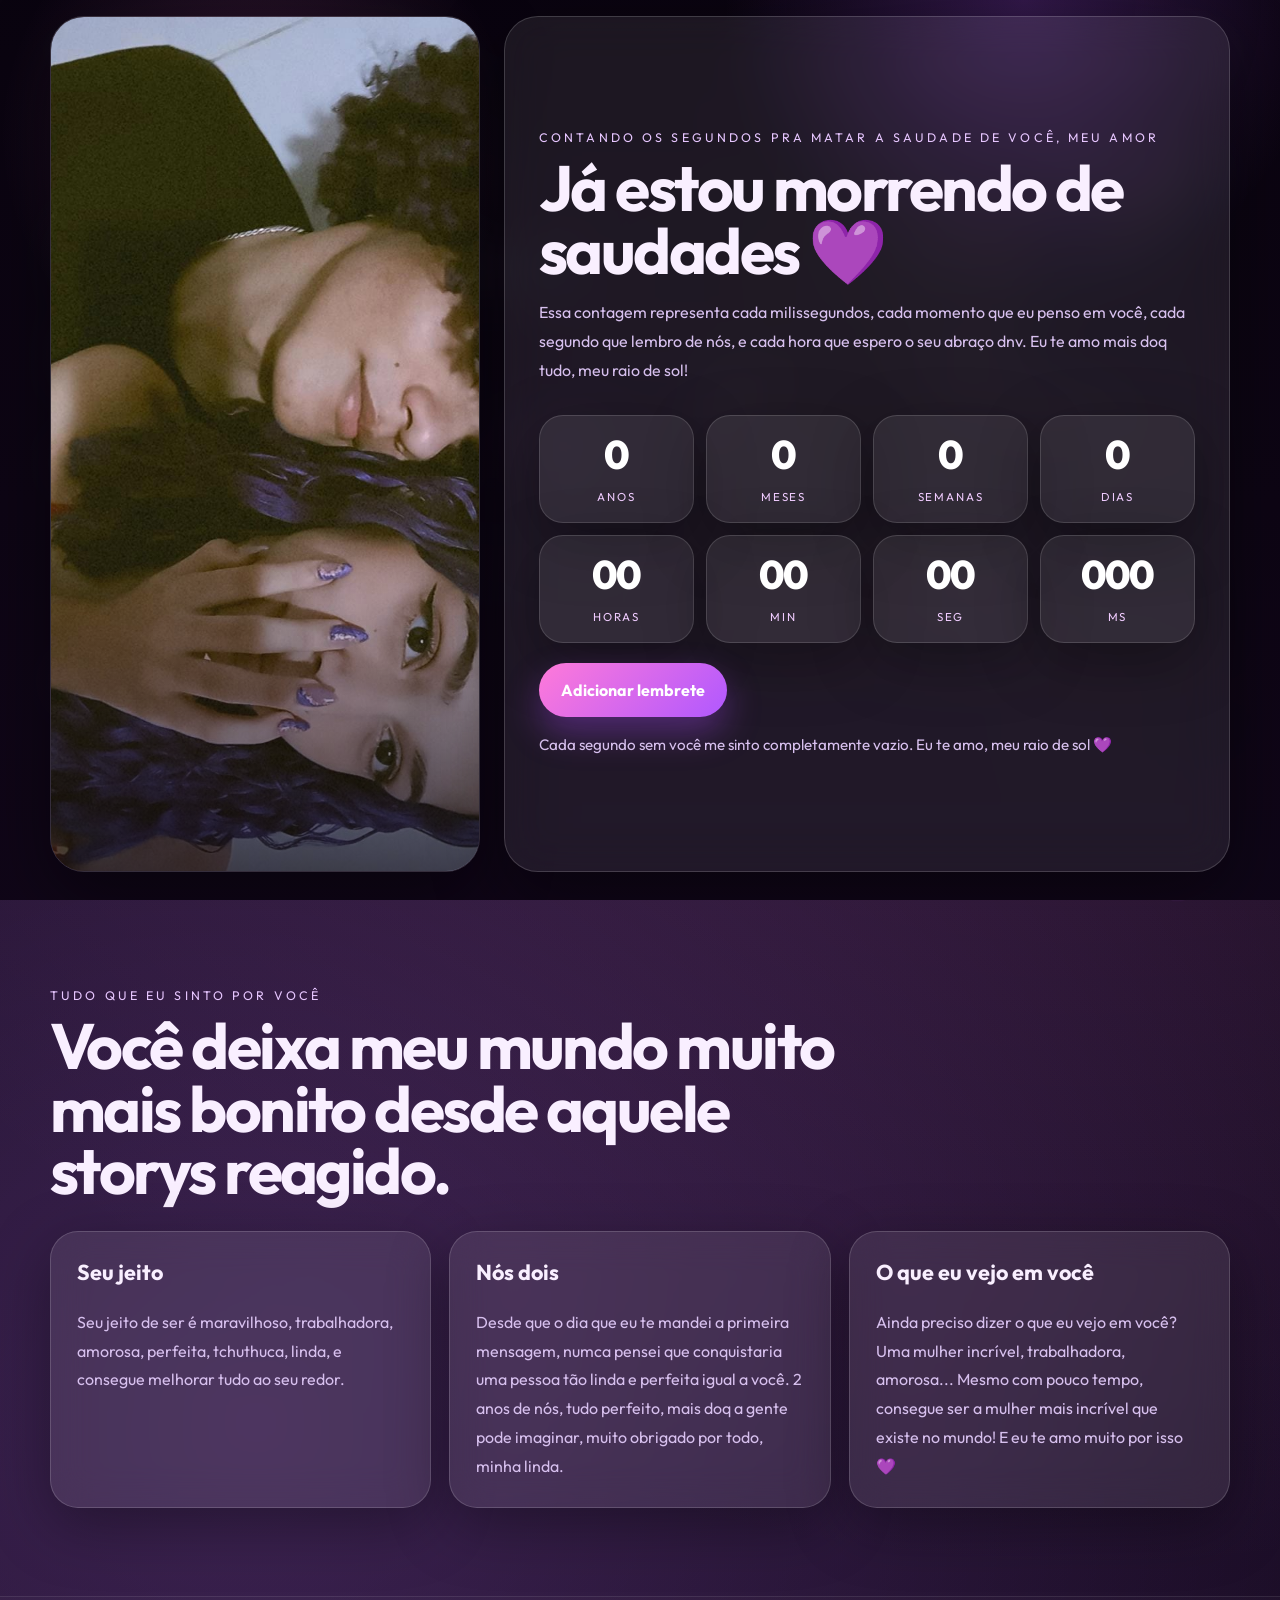
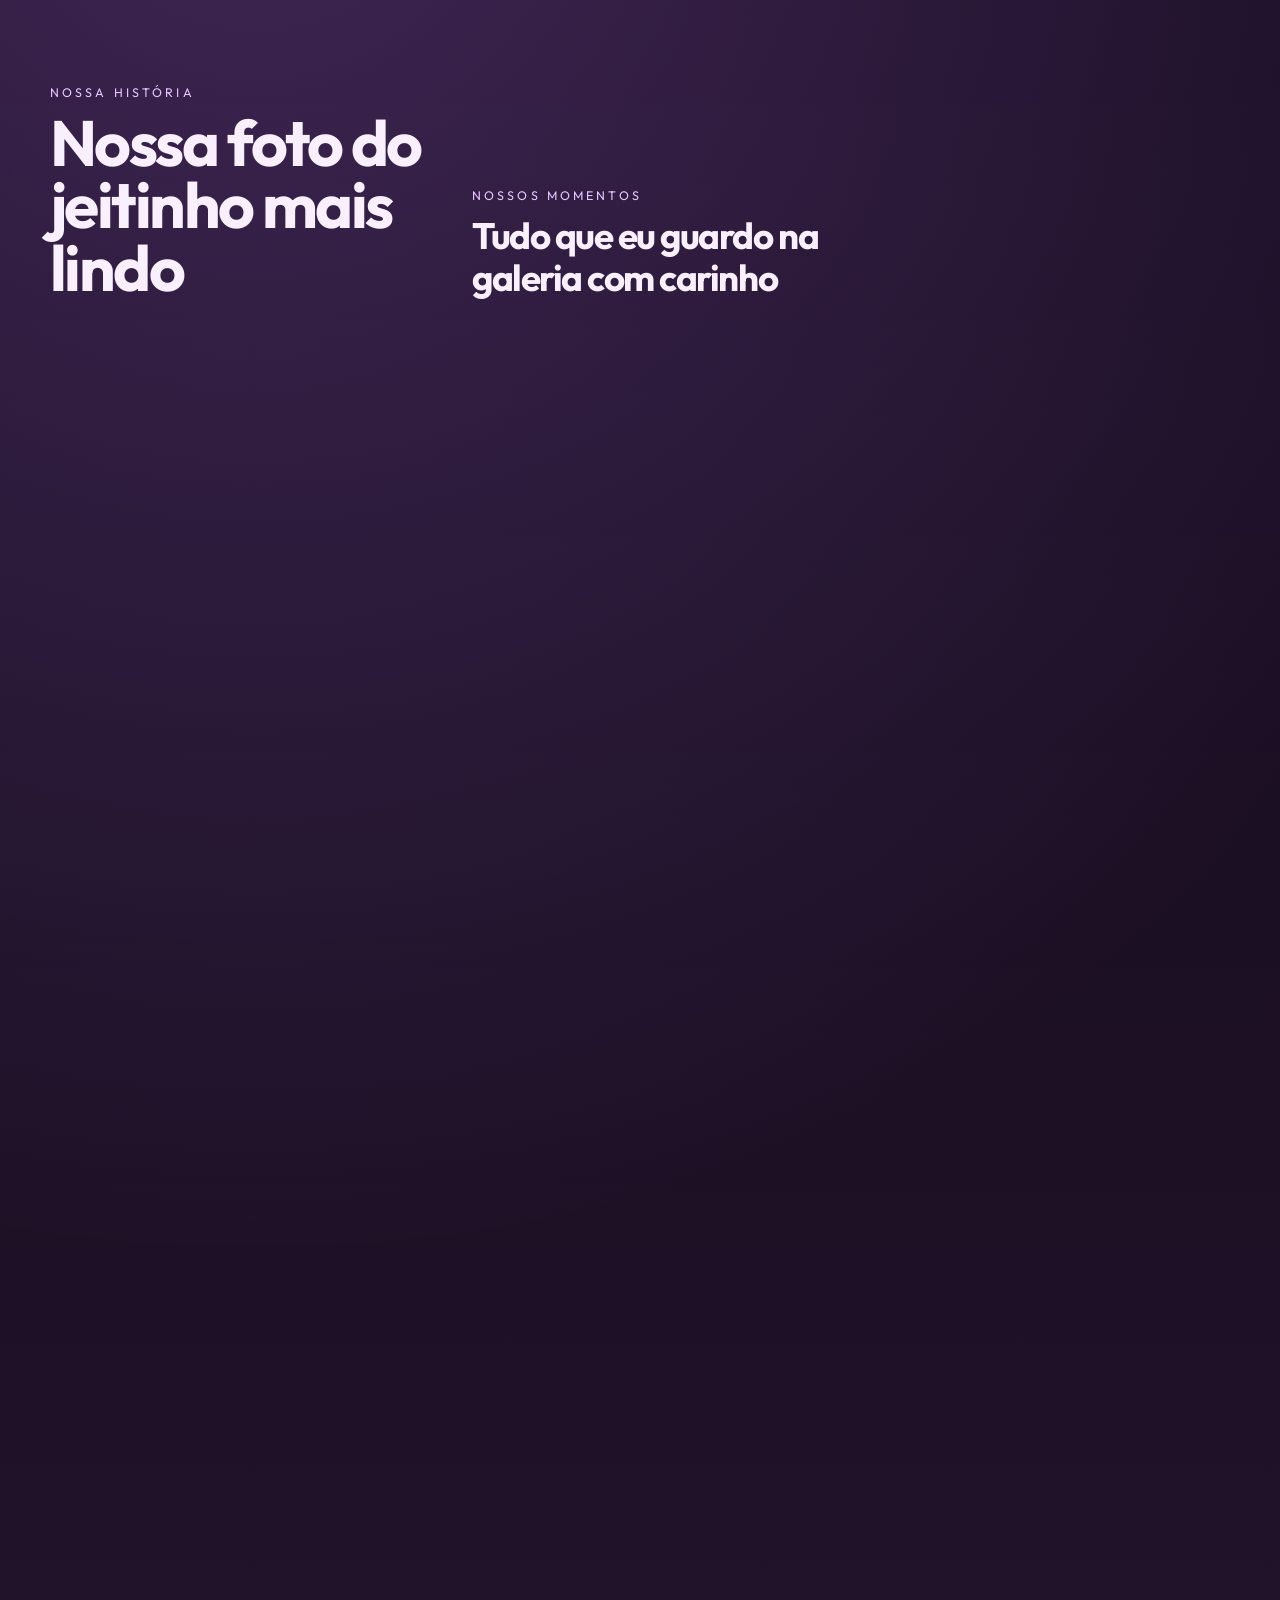
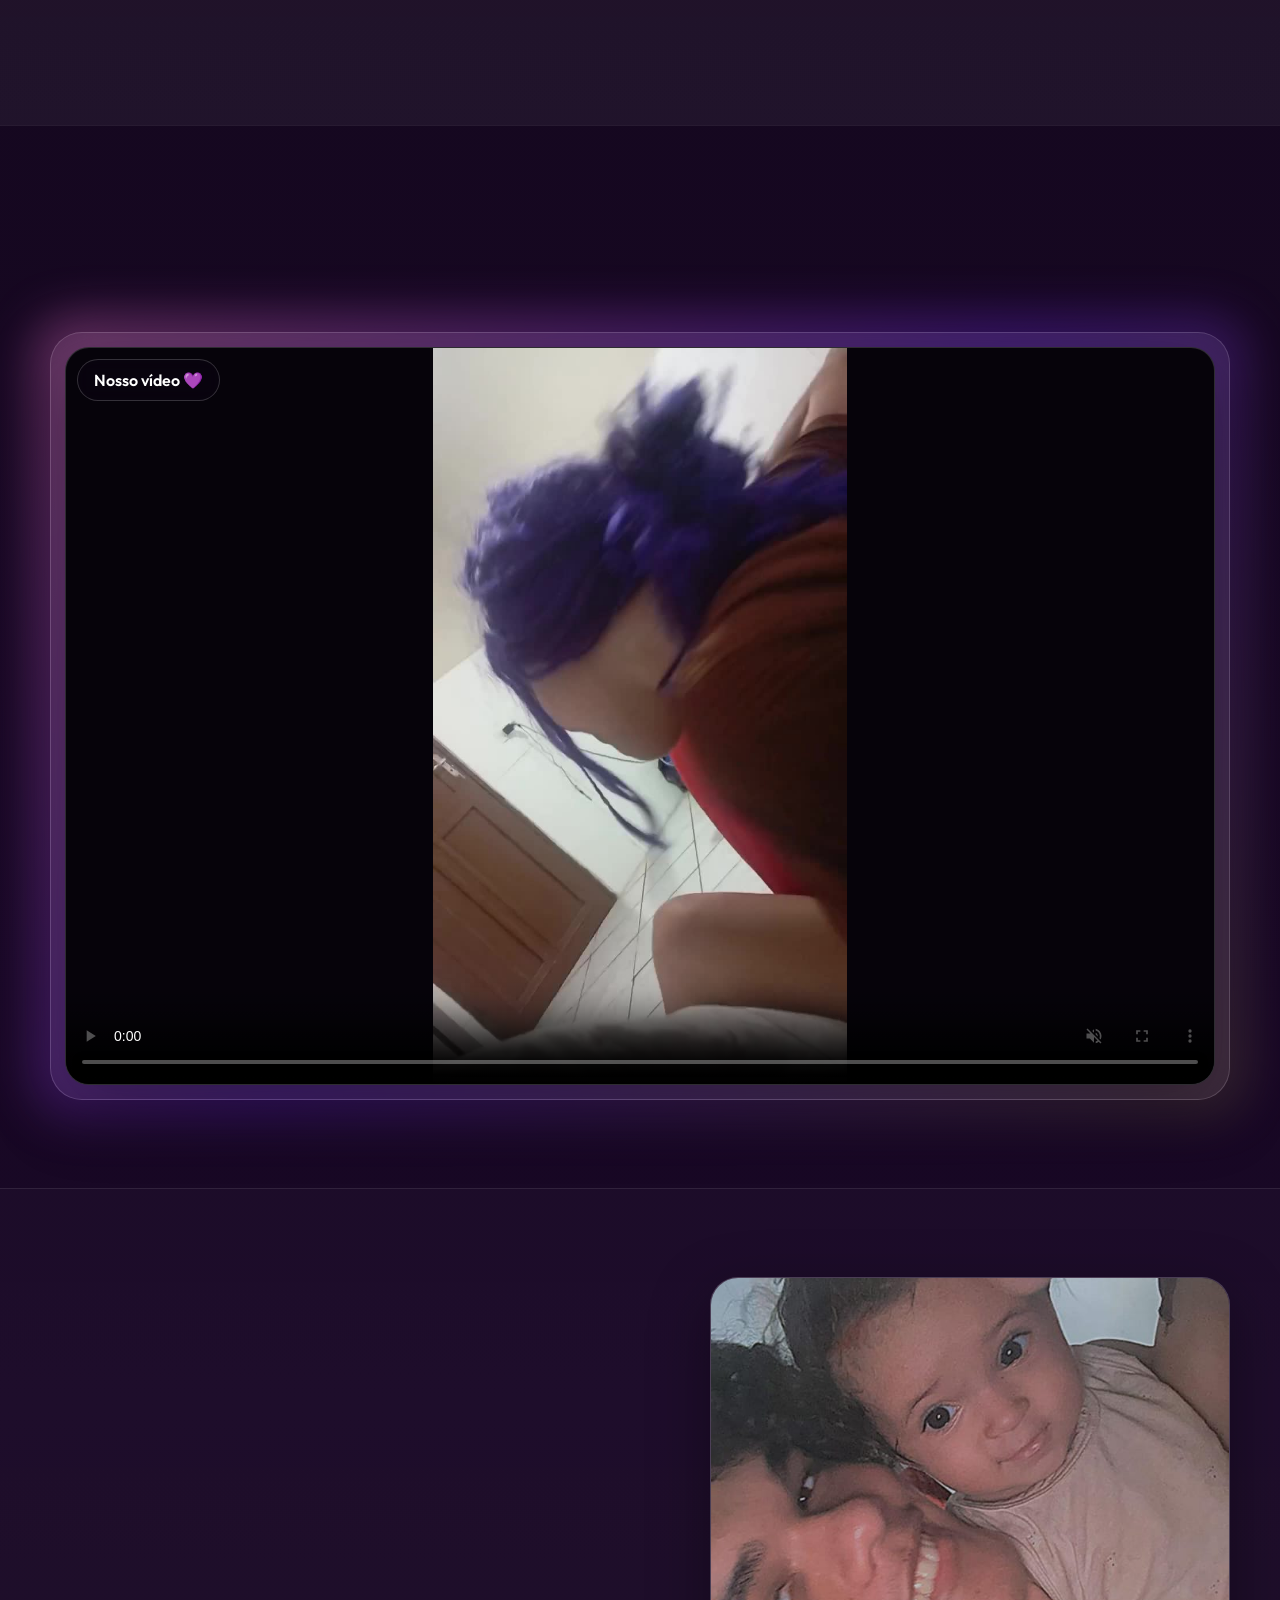
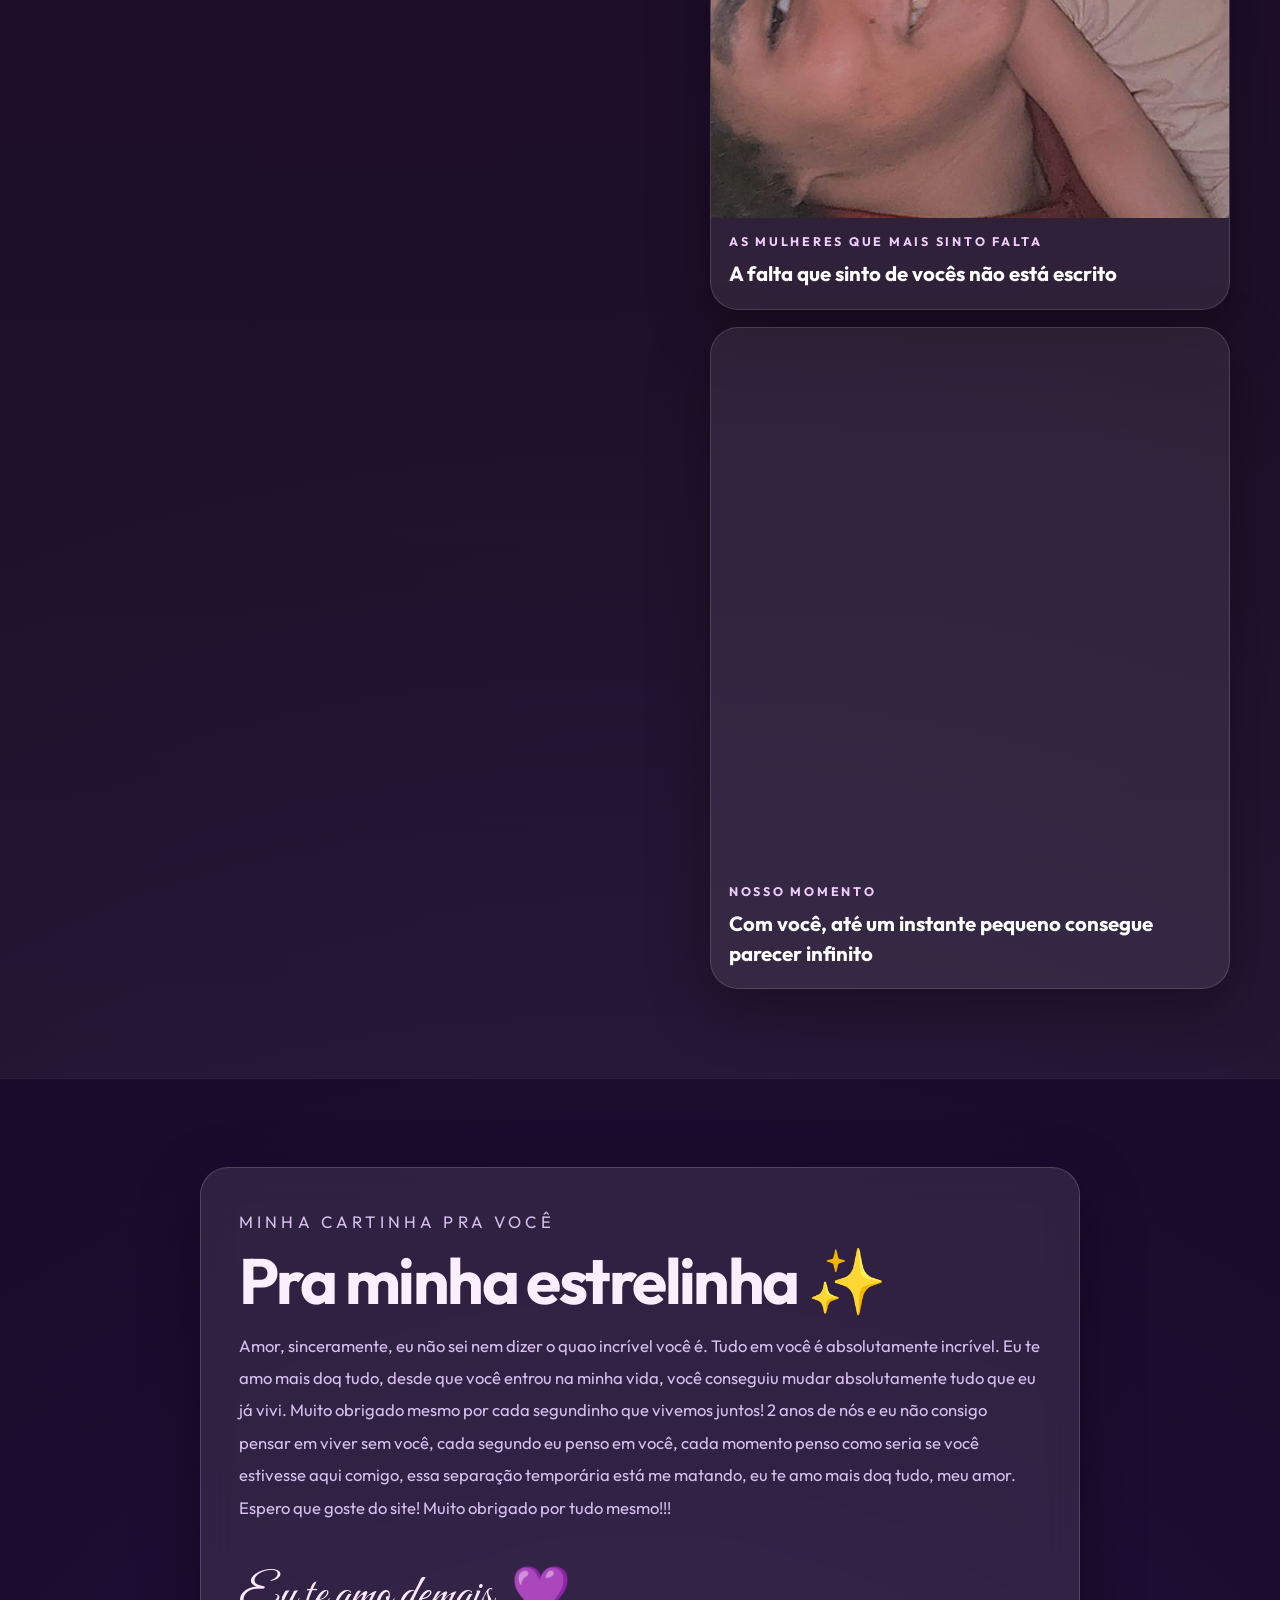
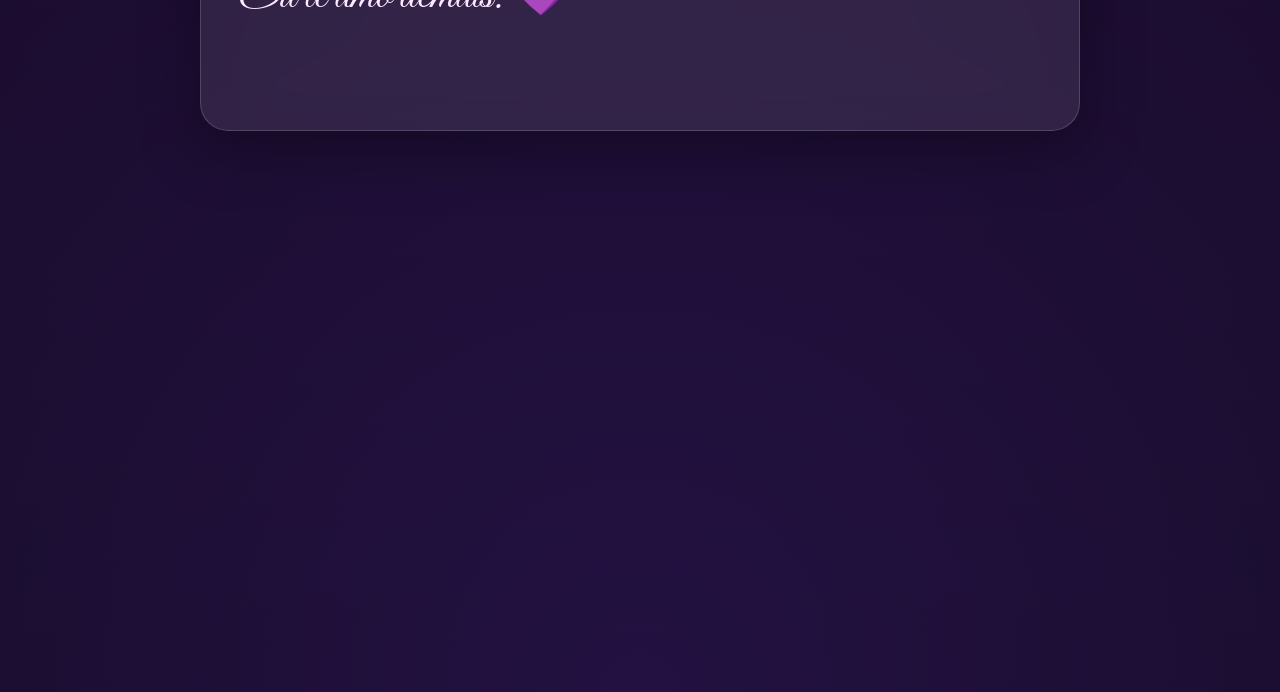
==== commit 9308dac7: "Update index.html" ====
--- a/index.html
+++ b/index.html
@@ -45,7 +45,7 @@
         <div class="countdown-actions">
           <button class="primary-btn" id="reminderBtn" type="button">Adicionar lembrete</button>
         </div>
-        <p class="countdown-help">O lembrete baixa um arquivo de calendário pra abrir no Android ou no iPhone.</p>
+        <p class="countdown-help">Cada segundo sem você me sinto completamente vazio. Eu te amo, meu raio de sol 💜</p>
       </div>
     </div>
   </div>
--- a/style.css
+++ b/style.css
@@ -708,3 +708,149 @@
     padding: 16px 10px;
   }
 }
+
+
+/* ===== FIX OVERLAY SAUDADE ===== */
+.countdown-lock {
+  position: fixed;
+  inset: 0;
+  z-index: 99999;
+  overflow-y: auto;
+  padding: 16px 0 28px;
+}
+
+.countdown-inner {
+  position: relative;
+  z-index: 1;
+  display: grid;
+  grid-template-columns: minmax(280px, 430px) minmax(320px, 1fr);
+  gap: 24px;
+  align-items: stretch;
+  min-height: 100%;
+}
+
+.countdown-photo-wrap,
+.countdown-card {
+  min-width: 0;
+}
+
+.countdown-photo-wrap {
+  min-height: 72svh;
+  display: block;
+}
+
+.countdown-card {
+  display: flex;
+  flex-direction: column;
+  justify-content: center;
+}
+
+.countdown-grid {
+  display: grid;
+  grid-template-columns: repeat(4, minmax(0, 1fr));
+  gap: 12px;
+  margin-top: 6px;
+}
+
+.count-unit {
+  display: flex;
+  flex-direction: column;
+  align-items: center;
+  justify-content: center;
+  min-height: 108px;
+  padding: 16px 10px;
+  text-align: center;
+}
+
+.count-unit span {
+  display: block;
+  width: 100%;
+  font-variant-numeric: tabular-nums;
+  font-size: clamp(1.6rem, 4vw, 2.5rem);
+  line-height: 1;
+  margin-bottom: 8px;
+}
+
+.count-unit small {
+  display: block;
+  width: 100%;
+  line-height: 1.2;
+}
+
+.countdown-actions {
+  margin-top: 20px;
+}
+
+@media (max-width: 980px) {
+  .countdown-inner {
+    grid-template-columns: 1fr;
+    gap: 18px;
+  }
+
+  .countdown-photo-wrap {
+    min-height: 360px;
+  }
+}
+
+@media (max-width: 720px) {
+  .countdown-lock {
+    padding: 10px 0 22px;
+  }
+
+  .countdown-inner {
+    gap: 14px;
+  }
+
+  .countdown-photo-wrap {
+    min-height: auto;
+    aspect-ratio: 4 / 5;
+    border-radius: 24px;
+  }
+
+  .countdown-card {
+    padding: 22px 16px;
+    border-radius: 24px;
+  }
+
+  .countdown-card h2 {
+    font-size: clamp(2rem, 9vw, 3rem);
+    line-height: 1.02;
+    margin-bottom: 14px;
+  }
+
+  .countdown-text {
+    margin-bottom: 18px;
+    font-size: 1rem;
+    line-height: 1.7;
+  }
+
+  .countdown-grid {
+    grid-template-columns: repeat(2, minmax(0, 1fr));
+    gap: 10px;
+  }
+
+  .count-unit {
+    min-height: 94px;
+    border-radius: 18px;
+    padding: 14px 8px;
+  }
+
+  .count-unit span {
+    font-size: 1.7rem;
+    margin-bottom: 6px;
+  }
+
+  .count-unit small {
+    font-size: 0.7rem;
+    letter-spacing: 0.14em;
+  }
+
+  .countdown-help {
+    font-size: 0.9rem;
+    line-height: 1.6;
+  }
+
+  #reminderBtn {
+    width: 100%;
+  }
+}
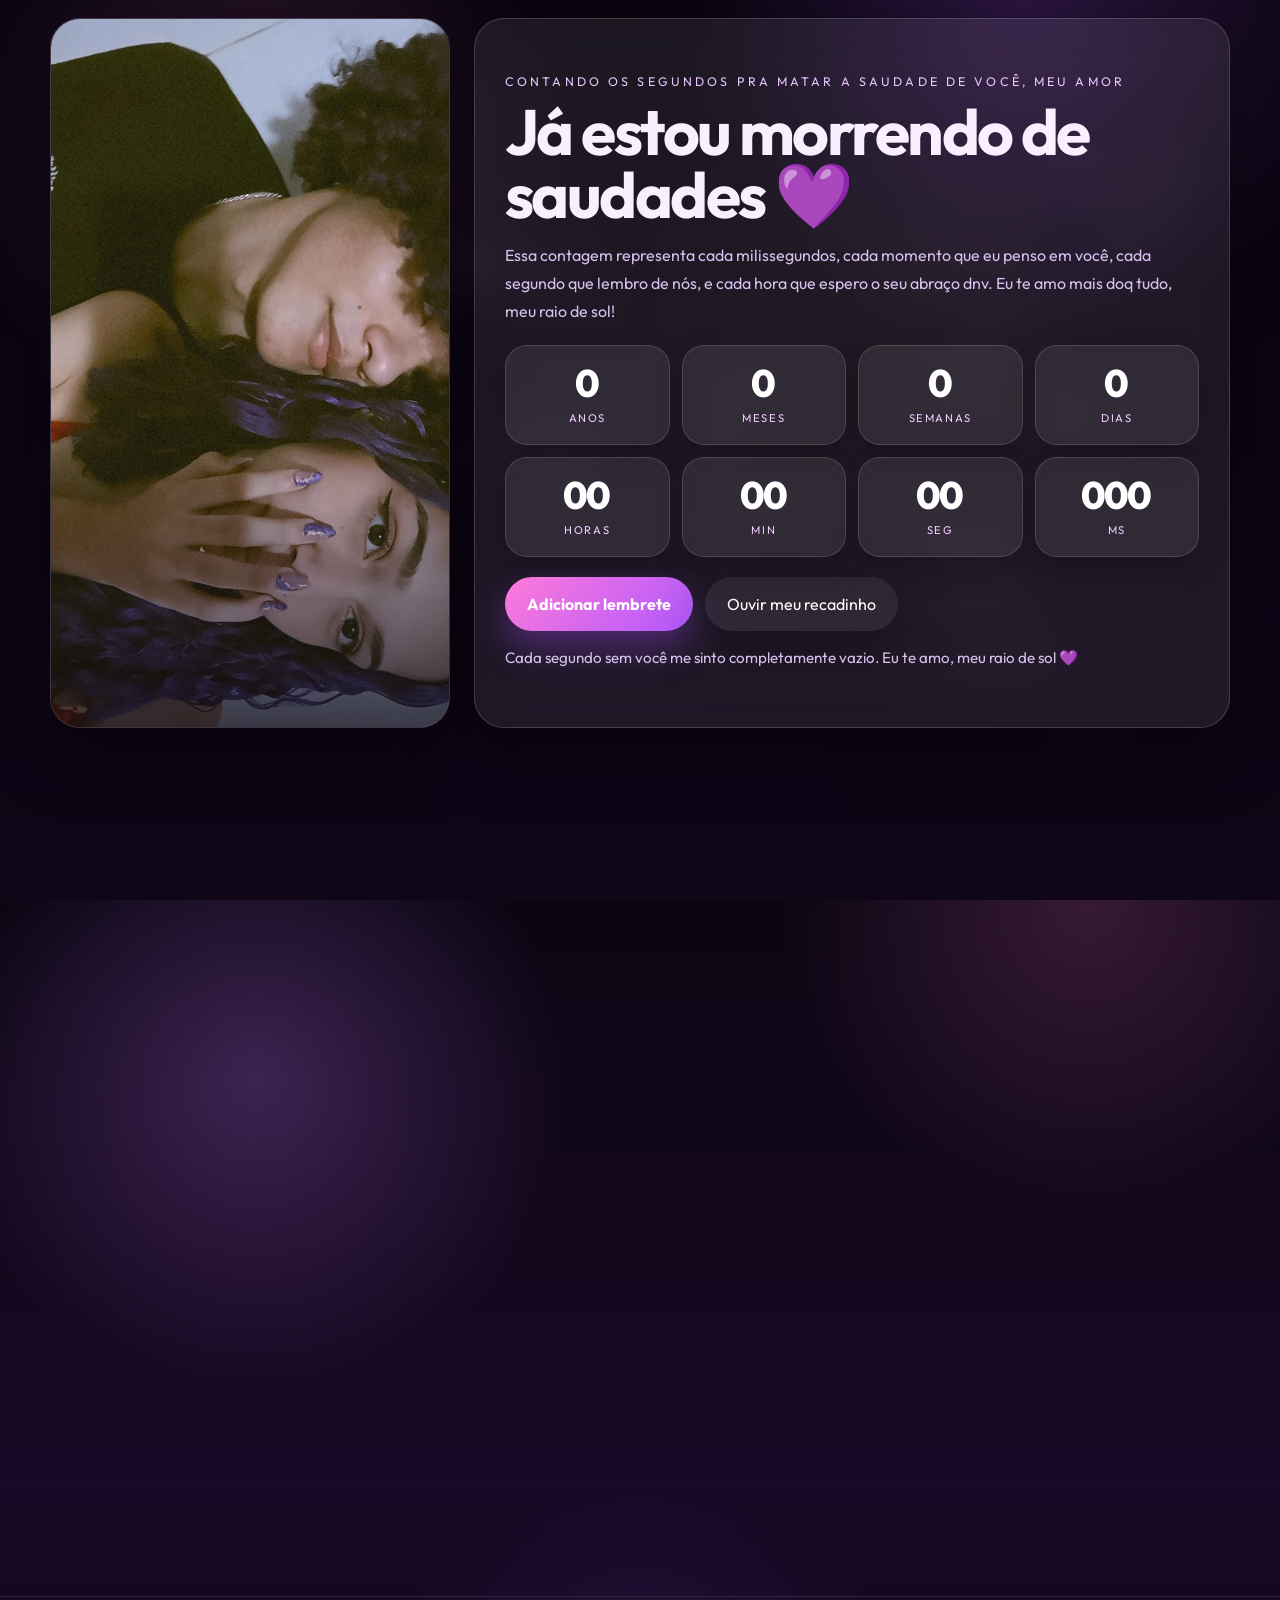
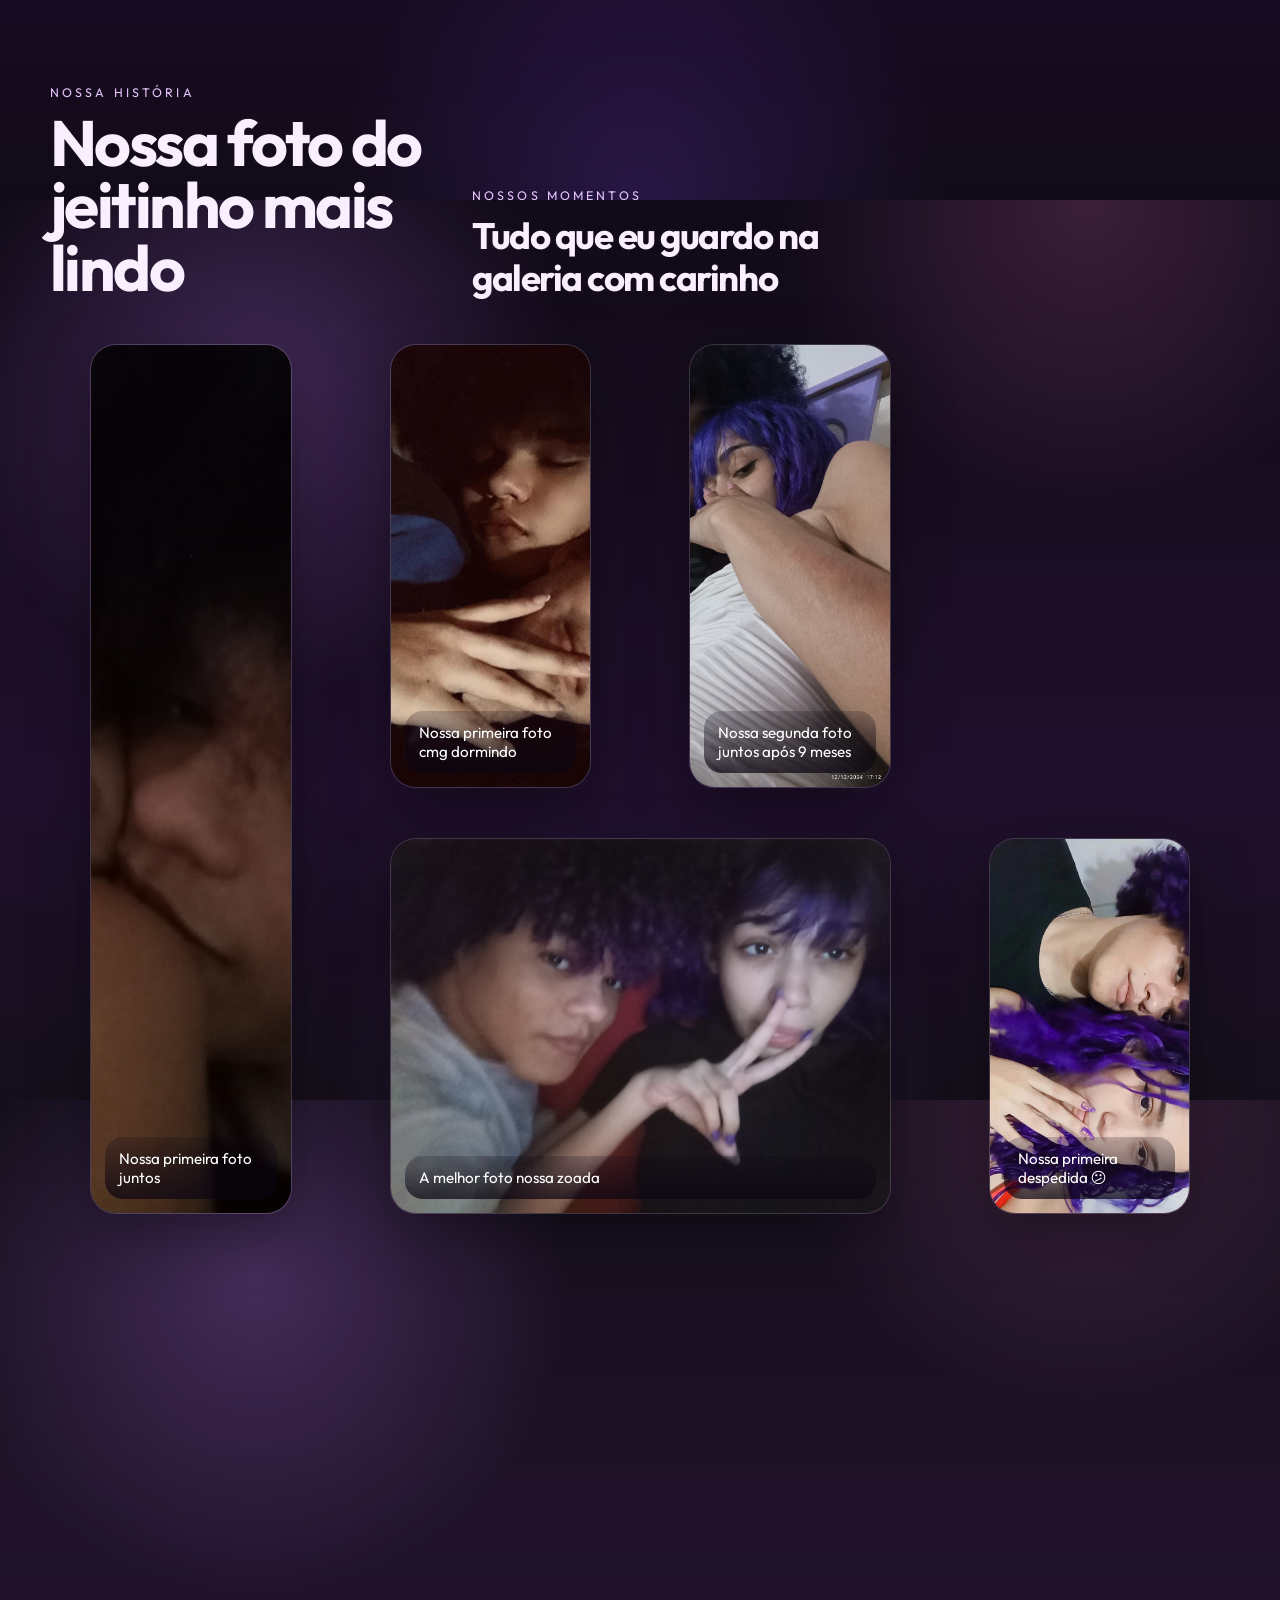
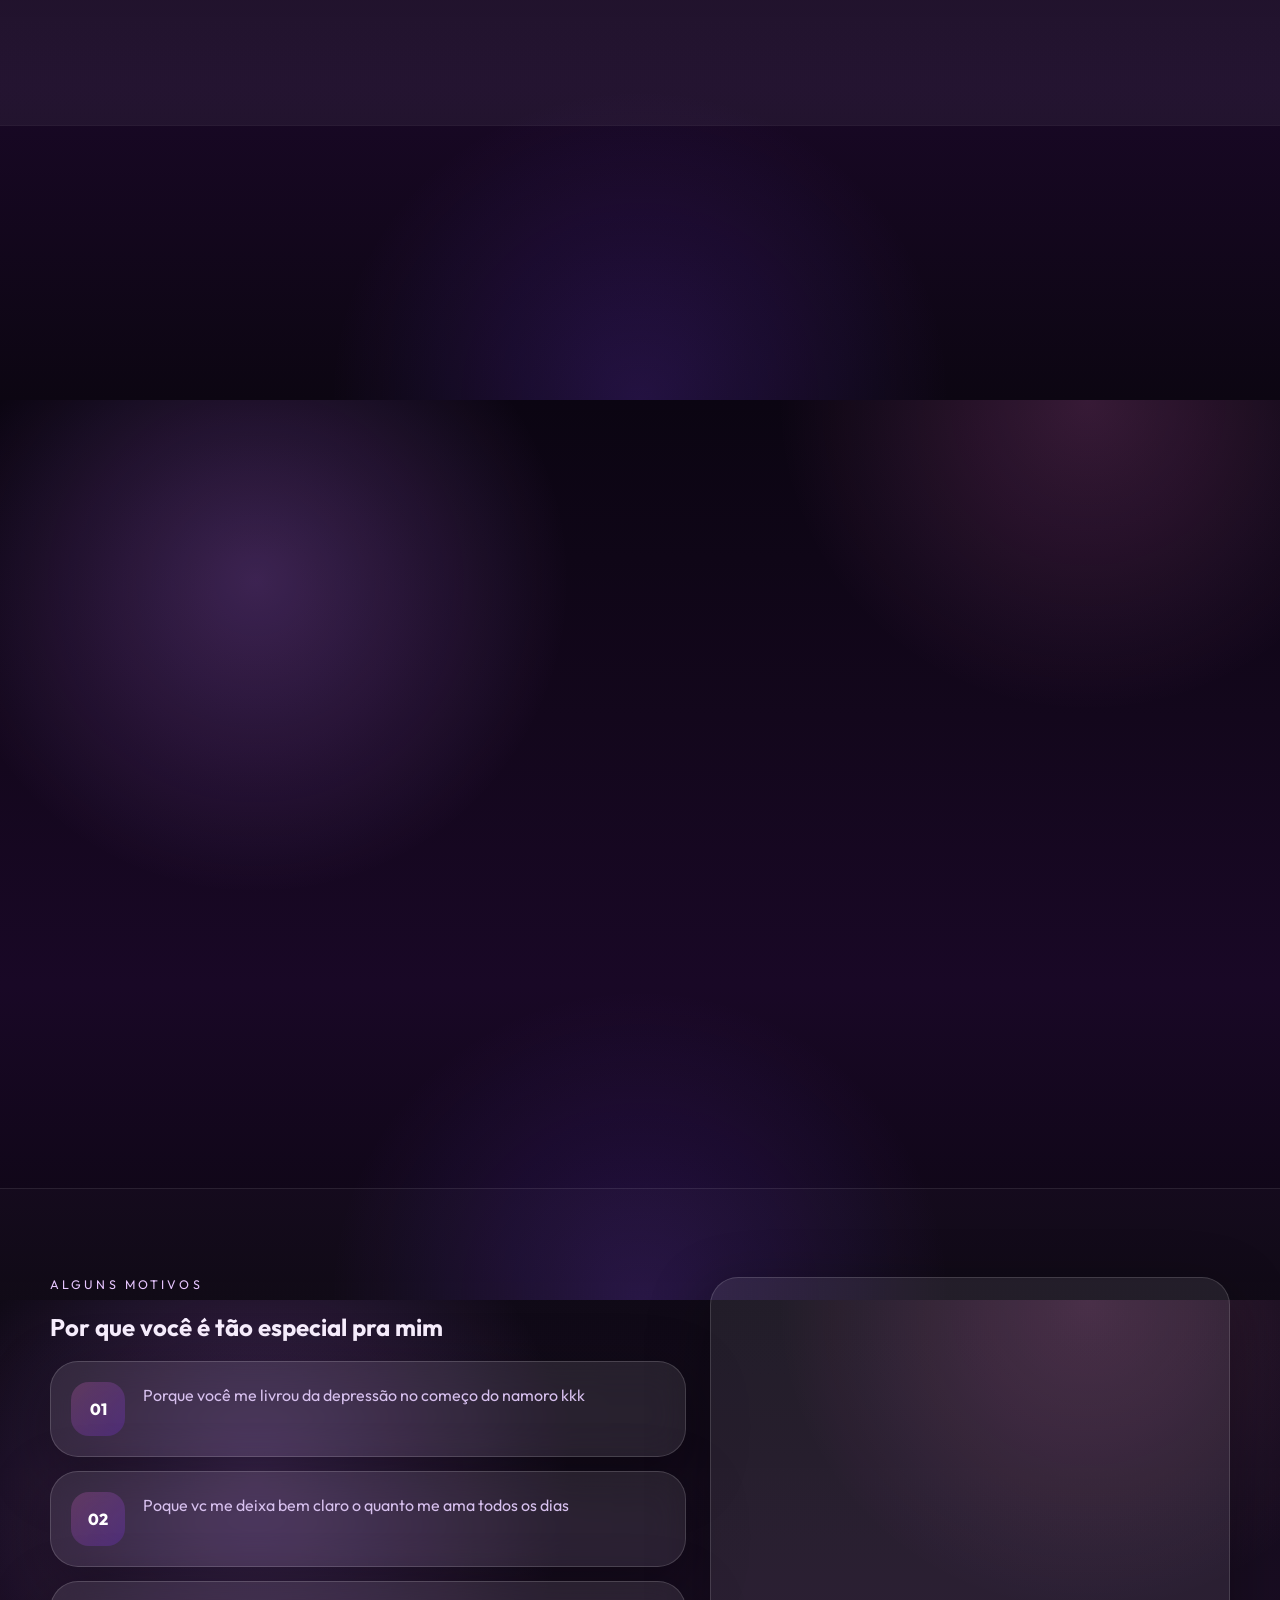
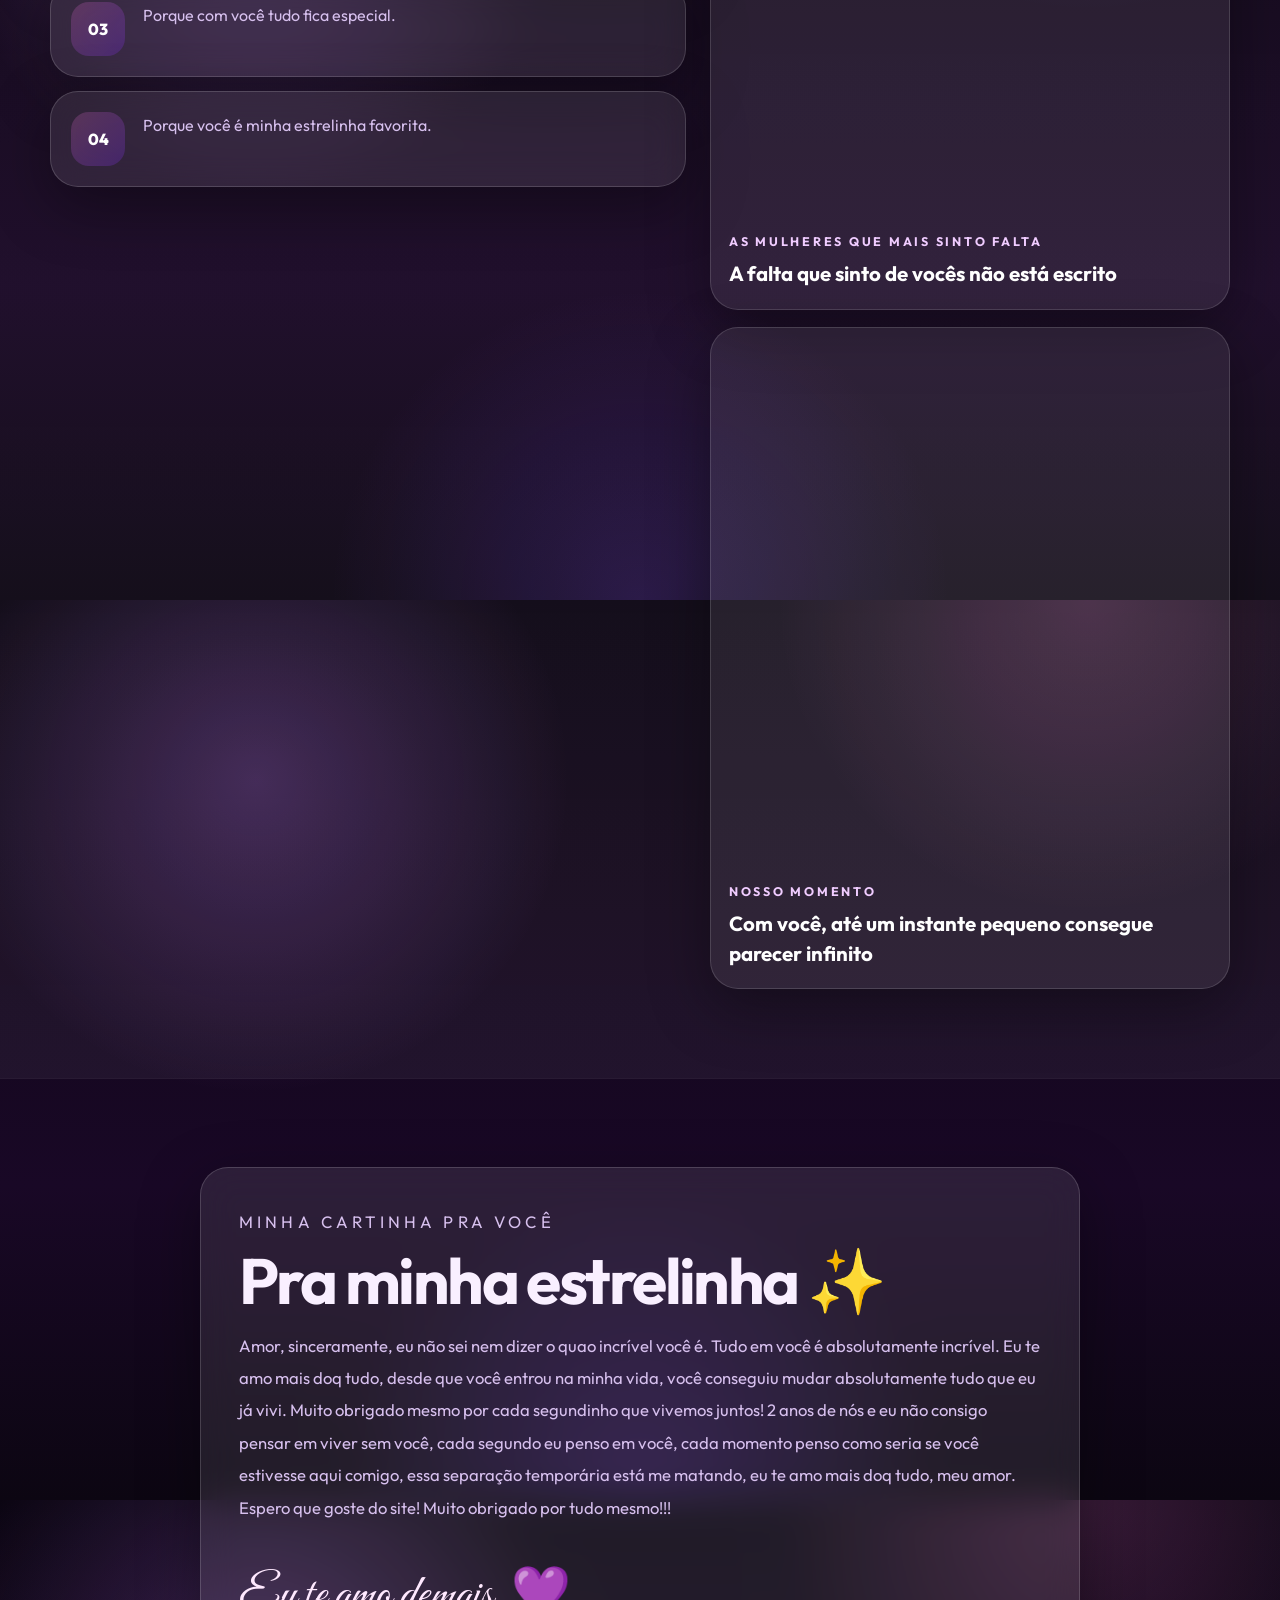
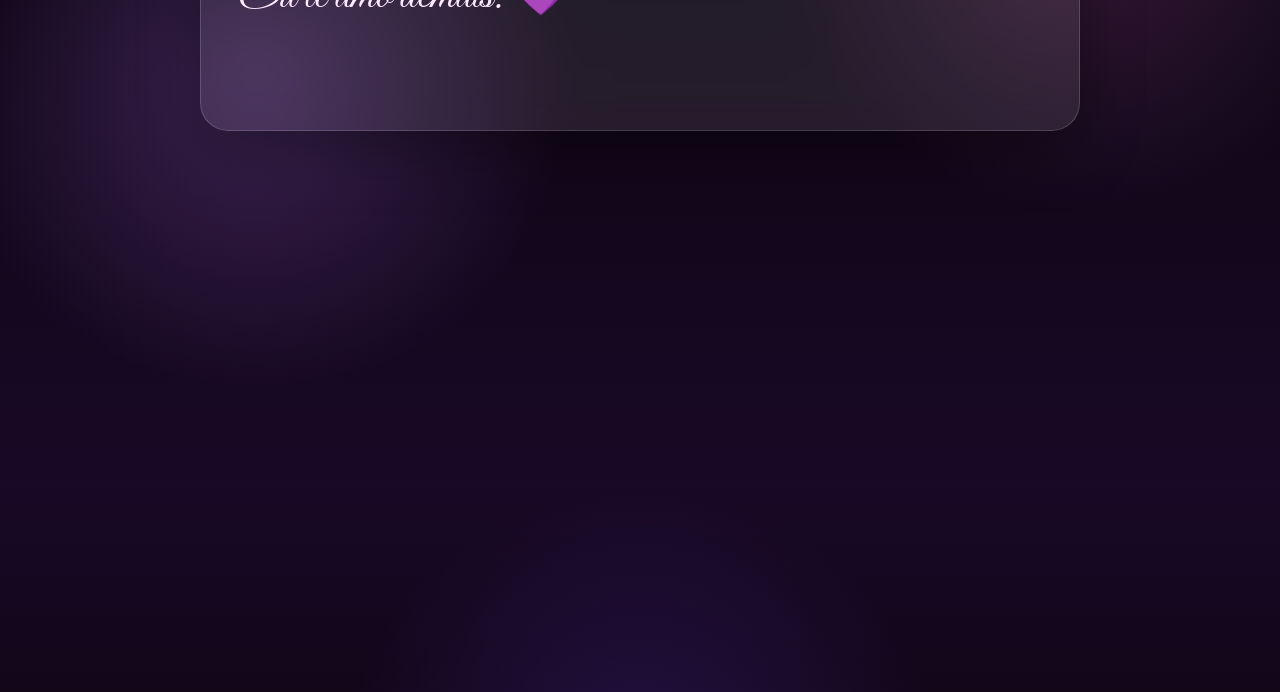
==== commit f61562e3: "Add files via upload" ====
--- a/index.html
+++ b/index.html
@@ -18,11 +18,15 @@
     <source src="assets/mirrors.mp3" type="audio/mpeg" />
   </audio>
 
-    <div class="countdown-lock" id="countdownLock">
+  <audio id="voiceNote" preload="none">
+    <source src="assets/nossa-voz.mp3" type="audio/mpeg" />
+  </audio>
+
+  <div class="countdown-lock" id="countdownLock">
     <div class="countdown-backdrop"></div>
     <div class="countdown-inner container">
       <div class="countdown-photo-wrap reveal visible">
-        <img class="countdown-photo" src="assets/favorita.jpg" alt="Nossa foto especial" />
+        <img class="countdown-photo" src="assets/favorita.jpg" alt="Nossa foto especial" fetchpriority="high" decoding="async" />
         <div class="countdown-photo-glow"></div>
       </div>
 
@@ -44,6 +48,7 @@
 
         <div class="countdown-actions">
           <button class="primary-btn" id="reminderBtn" type="button">Adicionar lembrete</button>
+          <button class="ghost-btn" id="voiceToggle" type="button">Ouvir meu recadinho</button>
         </div>
         <p class="countdown-help">Cada segundo sem você me sinto completamente vazio. Eu te amo, meu raio de sol 💜</p>
       </div>
@@ -74,14 +79,14 @@
 
       <div class="hero-visual reveal delay-1">
         <div class="hero-card main-photo tilt-card">
-          <img src="assets/favorita.jpg" alt="Foto favorita do casal" />
+          <img src="assets/favorita.jpg" alt="Foto favorita do casal" fetchpriority="high" decoding="async" />
           <div class="caption">Minha foto favorita, 2 anos de nós!</div>
         </div>
         <div class="hero-card small one tilt-card">
-          <img src="assets/cabelo-roxo.jpg" alt="Casal com visual roxo" />
+          <img src="assets/cabelo-roxo.jpg" alt="Casal com visual roxo" loading="lazy" decoding="async" />
         </div>
         <div class="hero-card small two tilt-card">
-          <img src="assets/primeira-foto.jpg" alt="Primeira foto do casal" />
+          <img src="assets/primeira-foto.jpg" alt="Primeira foto do casal" loading="lazy" decoding="async" />
         </div>
         <div class="sparkle"></div>
       </div>
@@ -123,14 +128,14 @@
           </div>
         </div>
         <div class="gallery-grid">
-          <figure class="gallery-card reveal tall"><img src="assets/primeira-foto.jpg" alt="Nossa primeira foto" /><figcaption>Nossa primeira foto juntos</figcaption></figure>
-          <figure class="gallery-card reveal"><img src="assets/dormindo.jpg" alt="Nossa primeira foto dormindo" /><figcaption>Nossa primeira foto cmg dormindo</figcaption></figure>
-          <figure class="gallery-card reveal"><img src="assets/segunda-foto.jpg" alt="Nossa segunda foto juntos" /><figcaption>Nossa segunda foto juntos após 9 meses</figcaption></figure>
-          <figure class="gallery-card reveal wide"><img src="assets/foto-zoada.jpg" alt="Nossa foto zoada" /><figcaption>A melhor foto nossa zoada</figcaption></figure>
-          <figure class="gallery-card reveal"><img src="assets/despedida.webp" alt="Nossa primeira despedida" /><figcaption>Nossa primeira despedida 😕</figcaption></figure>
-          <figure class="gallery-card reveal"><img src="assets/primeiro-role.jpg" alt="Uma das primeiras vezes que saímos" /><figcaption>Uma das primeiras vezes que saímos</figcaption></figure>
-          <figure class="gallery-card reveal"><img src="assets/cabelo-roxo.jpg" alt="Nossos cabelões roxos" /><figcaption>Nossos cabelões roxos no beco kkk</figcaption></figure>
-          <figure class="gallery-card reveal"><img src="assets/favorita.jpg" alt="Uma das minhas preferidas" /><figcaption>Uma das minhas preferidas</figcaption></figure>
+          <figure class="gallery-card reveal tall"><img src="assets/primeira-foto.jpg" alt="Nossa primeira foto" loading="lazy" decoding="async" /><figcaption>Nossa primeira foto juntos</figcaption></figure>
+          <figure class="gallery-card reveal"><img src="assets/dormindo.jpg" alt="Nossa primeira foto dormindo" loading="lazy" decoding="async" /><figcaption>Nossa primeira foto cmg dormindo</figcaption></figure>
+          <figure class="gallery-card reveal"><img src="assets/segunda-foto.jpg" alt="Nossa segunda foto juntos" loading="lazy" decoding="async" /><figcaption>Nossa segunda foto juntos após 9 meses</figcaption></figure>
+          <figure class="gallery-card reveal wide"><img src="assets/foto-zoada.jpg" alt="Nossa foto zoada" loading="lazy" decoding="async" /><figcaption>A melhor foto nossa zoada</figcaption></figure>
+          <figure class="gallery-card reveal"><img src="assets/despedida.webp" alt="Nossa primeira despedida" loading="lazy" decoding="async" /><figcaption>Nossa primeira despedida 😕</figcaption></figure>
+          <figure class="gallery-card reveal"><img src="assets/primeiro-role.jpg" alt="Uma das primeiras vezes que saímos" loading="lazy" decoding="async" /><figcaption>Uma das primeiras vezes que saímos</figcaption></figure>
+          <figure class="gallery-card reveal"><img src="assets/cabelo-roxo.jpg" alt="Nossos cabelões roxos" loading="lazy" decoding="async" /><figcaption>Nossos cabelões roxos no beco kkk</figcaption></figure>
+          <figure class="gallery-card reveal"><img src="assets/favorita.jpg" alt="Uma das minhas preferidas" loading="lazy" decoding="async" /><figcaption>Uma das minhas preferidas</figcaption></figure>
         </div>
       </div>
     </section>
@@ -145,7 +150,7 @@
         <div class="video-ring"></div>
         <div class="video-shell">
           <div class="video-badge">Nosso vídeo 💜</div>
-          <video class="main-video" autoplay muted loop playsinline controls poster="assets/nosso-melhor-video-poster.jpg">
+          <video class="main-video" autoplay muted loop playsinline controls preload="metadata" poster="assets/nosso-melhor-video-poster.jpg">
             <source src="assets/nosso-melhor-video.mp4" type="video/mp4" />
           </video>
         </div>
@@ -167,14 +172,14 @@
 
         <div class="side-stack reveal delay-1">
           <div class="mini-memory tilt-card memorial-card">
-            <img src="assets/foto-afiliada.jpg" alt="Foto especial" />
+            <img src="assets/foto-afiliada.jpg" alt="Foto especial" loading="lazy" decoding="async" />
             <div>
               <small>AS MULHERES QUE MAIS SINTO FALTA</small>
               <strong>A falta que sinto de vocês não está escrito</strong>
             </div>
           </div>
           <div class="mini-memory tilt-card">
-            <video muted loop autoplay playsinline>
+            <video muted loop autoplay playsinline preload="metadata">
               <source src="assets/primeira-viagem.mp4" type="video/mp4" />
             </video>
             <div>
--- a/style.css
+++ b/style.css
@@ -542,43 +542,65 @@
   }
 }
 
+.ghost-btn {
+  display: inline-flex;
+  align-items: center;
+  justify-content: center;
+  min-height: 54px;
+  padding: 0 22px;
+  border-radius: 999px;
+  border: 1px solid rgba(255,255,255,0.16);
+  background: rgba(255,255,255,0.06);
+  color: #fff;
+  box-shadow: var(--shadow);
+  cursor: pointer;
+  transition: 0.28s ease;
+}
+.ghost-btn:hover { transform: translateY(-2px); background: rgba(255,255,255,0.11); }
+.missing-audio { opacity: 0.9; }
 
 .countdown-lock {
   position: fixed;
   inset: 0;
   z-index: 99999;
-  display: grid;
-  place-items: center;
-  padding: 18px 0;
   overflow-y: auto;
+  overscroll-behavior: contain;
+  -webkit-overflow-scrolling: touch;
+  padding: 18px 0 28px;
 }
 
 .countdown-backdrop {
-  position: absolute;
+  position: fixed;
   inset: 0;
   background:
-    radial-gradient(circle at 20% 15%, rgba(255, 122, 217, 0.18), transparent 20%),
-    radial-gradient(circle at 80% 0%, rgba(176, 88, 255, 0.24), transparent 22%),
+    radial-gradient(circle at 20% 15%, rgba(255, 122, 217, 0.15), transparent 24%),
+    radial-gradient(circle at 80% 0%, rgba(176, 88, 255, 0.2), transparent 25%),
     linear-gradient(180deg, rgba(9, 4, 15, 0.96), rgba(15, 6, 23, 0.98));
-  backdrop-filter: blur(18px);
+  backdrop-filter: blur(12px);
 }
 
 .countdown-inner {
   position: relative;
   z-index: 1;
   display: grid;
-  grid-template-columns: minmax(280px, 430px) minmax(320px, 1fr);
-  gap: 28px;
-  align-items: center;
+  grid-template-columns: minmax(280px, 400px) minmax(320px, 1fr);
+  gap: 24px;
+  align-items: stretch;
+}
+
+.countdown-photo-wrap,
+.countdown-card {
+  min-width: 0;
 }
 
 .countdown-photo-wrap {
   position: relative;
-  min-height: 72svh;
-  border-radius: 34px;
+  min-height: 70svh;
+  border-radius: 30px;
   overflow: hidden;
   border: 1px solid rgba(255,255,255,0.16);
   box-shadow: 0 24px 70px rgba(0, 0, 0, 0.45);
+  background: rgba(255,255,255,0.04);
 }
 
 .countdown-photo {
@@ -592,22 +614,25 @@
   position: absolute;
   inset: auto 0 0 0;
   height: 42%;
-  background: linear-gradient(180deg, transparent, rgba(8, 4, 14, 0.7));
+  background: linear-gradient(180deg, transparent, rgba(8, 4, 14, 0.72));
 }
 
 .countdown-card {
   position: relative;
+  display: flex;
+  flex-direction: column;
+  justify-content: center;
   background: rgba(255,255,255,0.08);
   border: 1px solid rgba(255,255,255,0.16);
-  border-radius: 34px;
-  padding: 34px;
+  border-radius: 30px;
+  padding: 30px;
   box-shadow: 0 24px 70px rgba(0, 0, 0, 0.42);
-  backdrop-filter: blur(22px);
+  backdrop-filter: blur(18px);
 }
 
 .countdown-card h2 {
-  margin: 0 0 16px;
-  font-size: clamp(2.4rem, 5vw, 4.4rem);
+  margin: 0 0 14px;
+  font-size: clamp(2.2rem, 5vw, 4.2rem);
   line-height: 0.98;
   letter-spacing: -0.04em;
 }
@@ -615,141 +640,15 @@
 .countdown-text,
 .countdown-help {
   color: var(--muted);
-  line-height: 1.8;
-}
-
-.countdown-text { margin: 0 0 24px; }
+  line-height: 1.75;
+}
+.countdown-text { margin: 0 0 20px; }
 .countdown-help { margin: 14px 0 0; font-size: 0.95rem; }
-
-.countdown-grid {
-  display: grid;
-  grid-template-columns: repeat(4, minmax(0, 1fr));
-  gap: 14px;
-}
-
-.count-unit {
-  background: rgba(255,255,255,0.08);
-  border: 1px solid rgba(255,255,255,0.14);
-  border-radius: 24px;
-  padding: 18px 12px;
-  text-align: center;
-  box-shadow: var(--shadow);
-}
-
-.count-unit span {
-  display: block;
-  font-size: clamp(1.65rem, 4vw, 2.55rem);
-  font-weight: 800;
-  line-height: 1;
-  color: #fff;
-}
-
-.count-unit small {
-  display: block;
-  margin-top: 8px;
-  color: #f0ccff;
-  text-transform: uppercase;
-  letter-spacing: 0.16em;
-  font-size: 0.72rem;
-}
-
-.count-unit-ms span {
-  font-variant-numeric: tabular-nums;
-}
-
-.countdown-actions {
-  display: flex;
-  gap: 12px;
-  flex-wrap: wrap;
-  margin-top: 22px;
-}
-
-#reminderBtn {
-  border: none;
-  cursor: pointer;
-}
-
-body.locked-site {
-  overflow: hidden;
-}
-
-@media (max-width: 980px) {
-  .countdown-inner {
-    grid-template-columns: 1fr;
-  }
-
-  .countdown-photo-wrap {
-    min-height: 360px;
-  }
-}
-
-@media (max-width: 720px) {
-  .countdown-lock {
-    padding: 10px 0 24px;
-  }
-
-  .countdown-card {
-    padding: 24px 18px;
-    border-radius: 26px;
-  }
-
-  .countdown-grid {
-    grid-template-columns: repeat(2, minmax(0, 1fr));
-    gap: 12px;
-  }
-
-  .countdown-photo-wrap {
-    min-height: 300px;
-    border-radius: 26px;
-  }
-
-  .count-unit {
-    border-radius: 18px;
-    padding: 16px 10px;
-  }
-}
-
-
-/* ===== FIX OVERLAY SAUDADE ===== */
-.countdown-lock {
-  position: fixed;
-  inset: 0;
-  z-index: 99999;
-  overflow-y: auto;
-  padding: 16px 0 28px;
-}
-
-.countdown-inner {
-  position: relative;
-  z-index: 1;
-  display: grid;
-  grid-template-columns: minmax(280px, 430px) minmax(320px, 1fr);
-  gap: 24px;
-  align-items: stretch;
-  min-height: 100%;
-}
-
-.countdown-photo-wrap,
-.countdown-card {
-  min-width: 0;
-}
-
-.countdown-photo-wrap {
-  min-height: 72svh;
-  display: block;
-}
-
-.countdown-card {
-  display: flex;
-  flex-direction: column;
-  justify-content: center;
-}
 
 .countdown-grid {
   display: grid;
   grid-template-columns: repeat(4, minmax(0, 1fr));
   gap: 12px;
-  margin-top: 6px;
 }
 
 .count-unit {
@@ -757,28 +656,51 @@
   flex-direction: column;
   align-items: center;
   justify-content: center;
-  min-height: 108px;
-  padding: 16px 10px;
+  min-height: 100px;
+  padding: 14px 10px;
   text-align: center;
+  background: rgba(255,255,255,0.08);
+  border: 1px solid rgba(255,255,255,0.14);
+  border-radius: 22px;
+  box-shadow: 0 14px 30px rgba(0,0,0,0.2);
 }
 
 .count-unit span {
   display: block;
   width: 100%;
+  font-size: clamp(1.55rem, 4vw, 2.4rem);
+  font-weight: 800;
+  line-height: 1;
+  color: #fff;
   font-variant-numeric: tabular-nums;
-  font-size: clamp(1.6rem, 4vw, 2.5rem);
-  line-height: 1;
-  margin-bottom: 8px;
 }
 
 .count-unit small {
   display: block;
   width: 100%;
-  line-height: 1.2;
+  margin-top: 8px;
+  color: #f0ccff;
+  text-transform: uppercase;
+  letter-spacing: 0.14em;
+  font-size: 0.7rem;
 }
 
 .countdown-actions {
+  display: flex;
+  gap: 12px;
+  flex-wrap: wrap;
   margin-top: 20px;
+}
+
+#reminderBtn,
+#voiceToggle {
+  border: none;
+  cursor: pointer;
+}
+
+body.locked-site {
+  overflow: hidden;
+  height: 100svh;
 }
 
 @media (max-width: 980px) {
@@ -794,7 +716,7 @@
 
 @media (max-width: 720px) {
   .countdown-lock {
-    padding: 10px 0 22px;
+    padding: 10px 0 20px;
   }
 
   .countdown-inner {
@@ -815,7 +737,6 @@
   .countdown-card h2 {
     font-size: clamp(2rem, 9vw, 3rem);
     line-height: 1.02;
-    margin-bottom: 14px;
   }
 
   .countdown-text {
@@ -830,19 +751,18 @@
   }
 
   .count-unit {
-    min-height: 94px;
+    min-height: 92px;
     border-radius: 18px;
-    padding: 14px 8px;
+    padding: 13px 8px;
   }
 
   .count-unit span {
-    font-size: 1.7rem;
-    margin-bottom: 6px;
+    font-size: 1.65rem;
   }
 
   .count-unit small {
-    font-size: 0.7rem;
-    letter-spacing: 0.14em;
+    font-size: 0.68rem;
+    letter-spacing: 0.12em;
   }
 
   .countdown-help {
@@ -850,7 +770,8 @@
     line-height: 1.6;
   }
 
-  #reminderBtn {
+  #reminderBtn,
+  #voiceToggle {
     width: 100%;
   }
 }
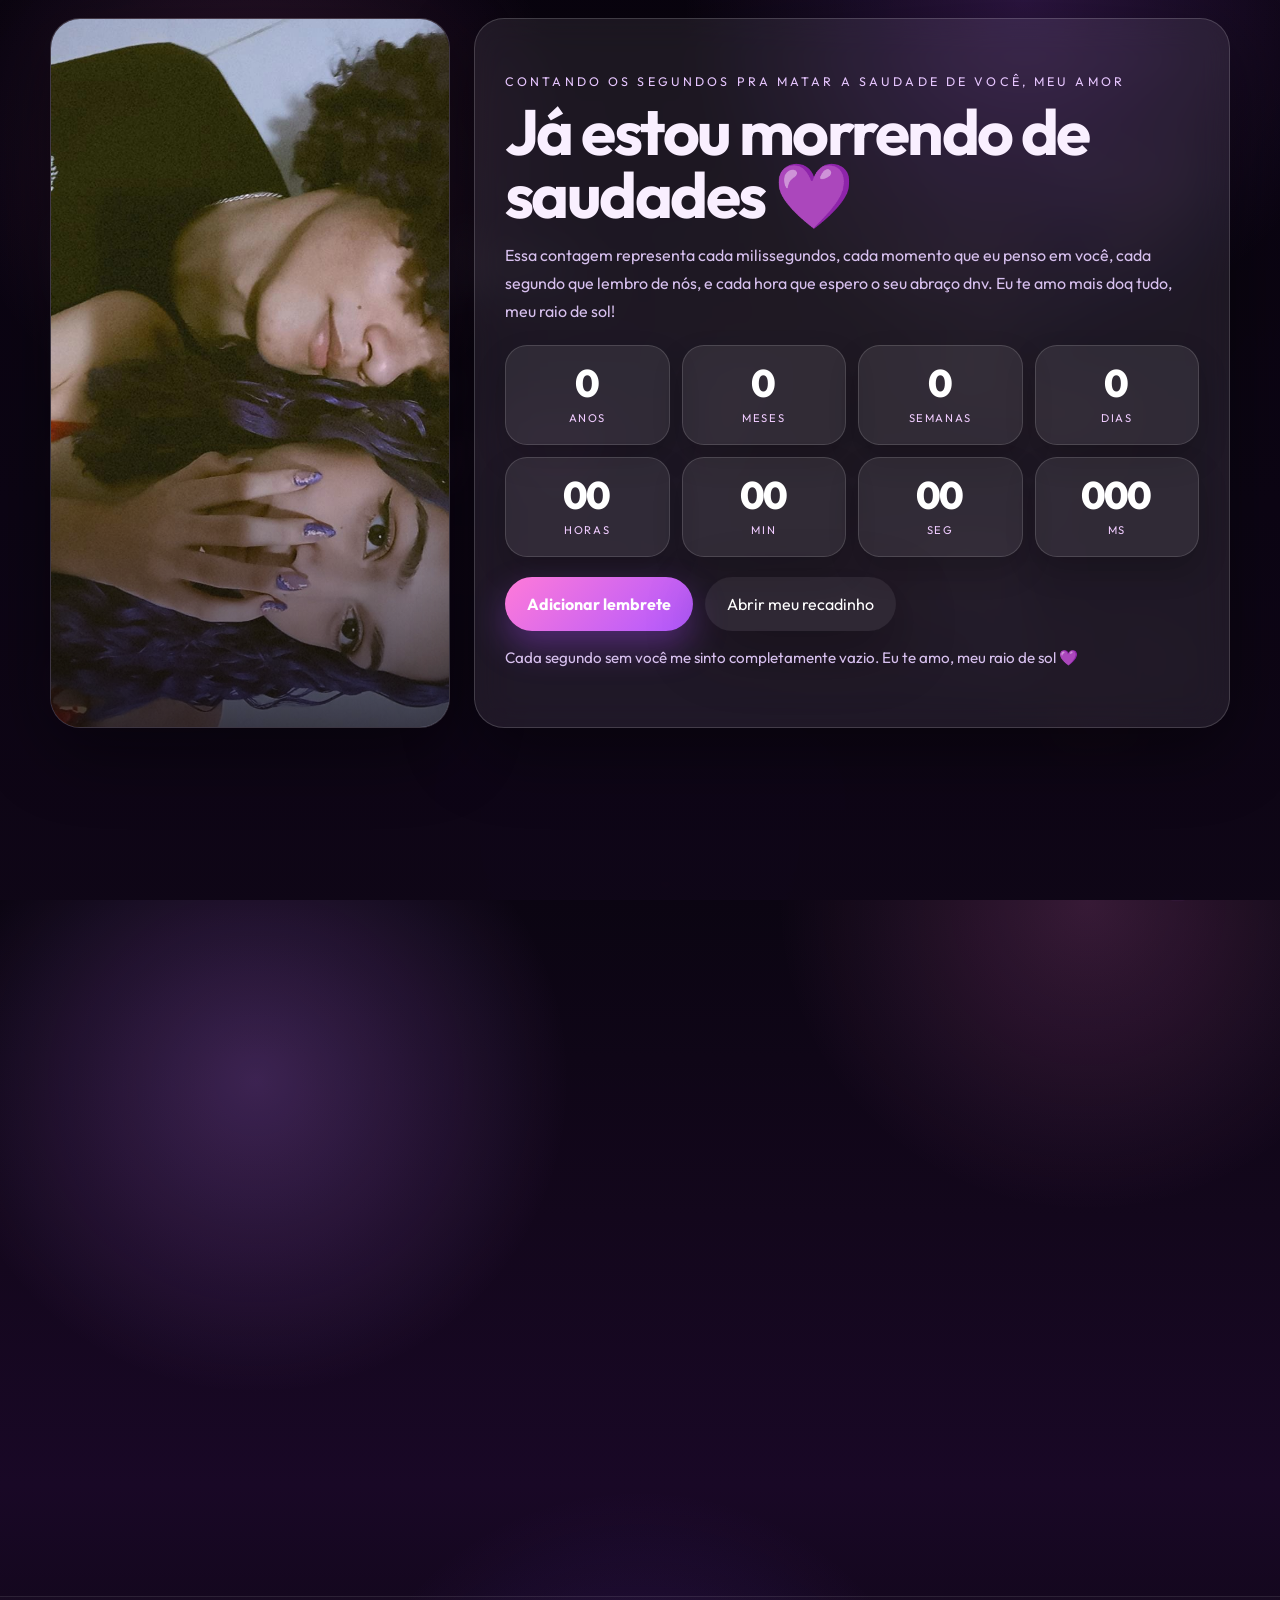
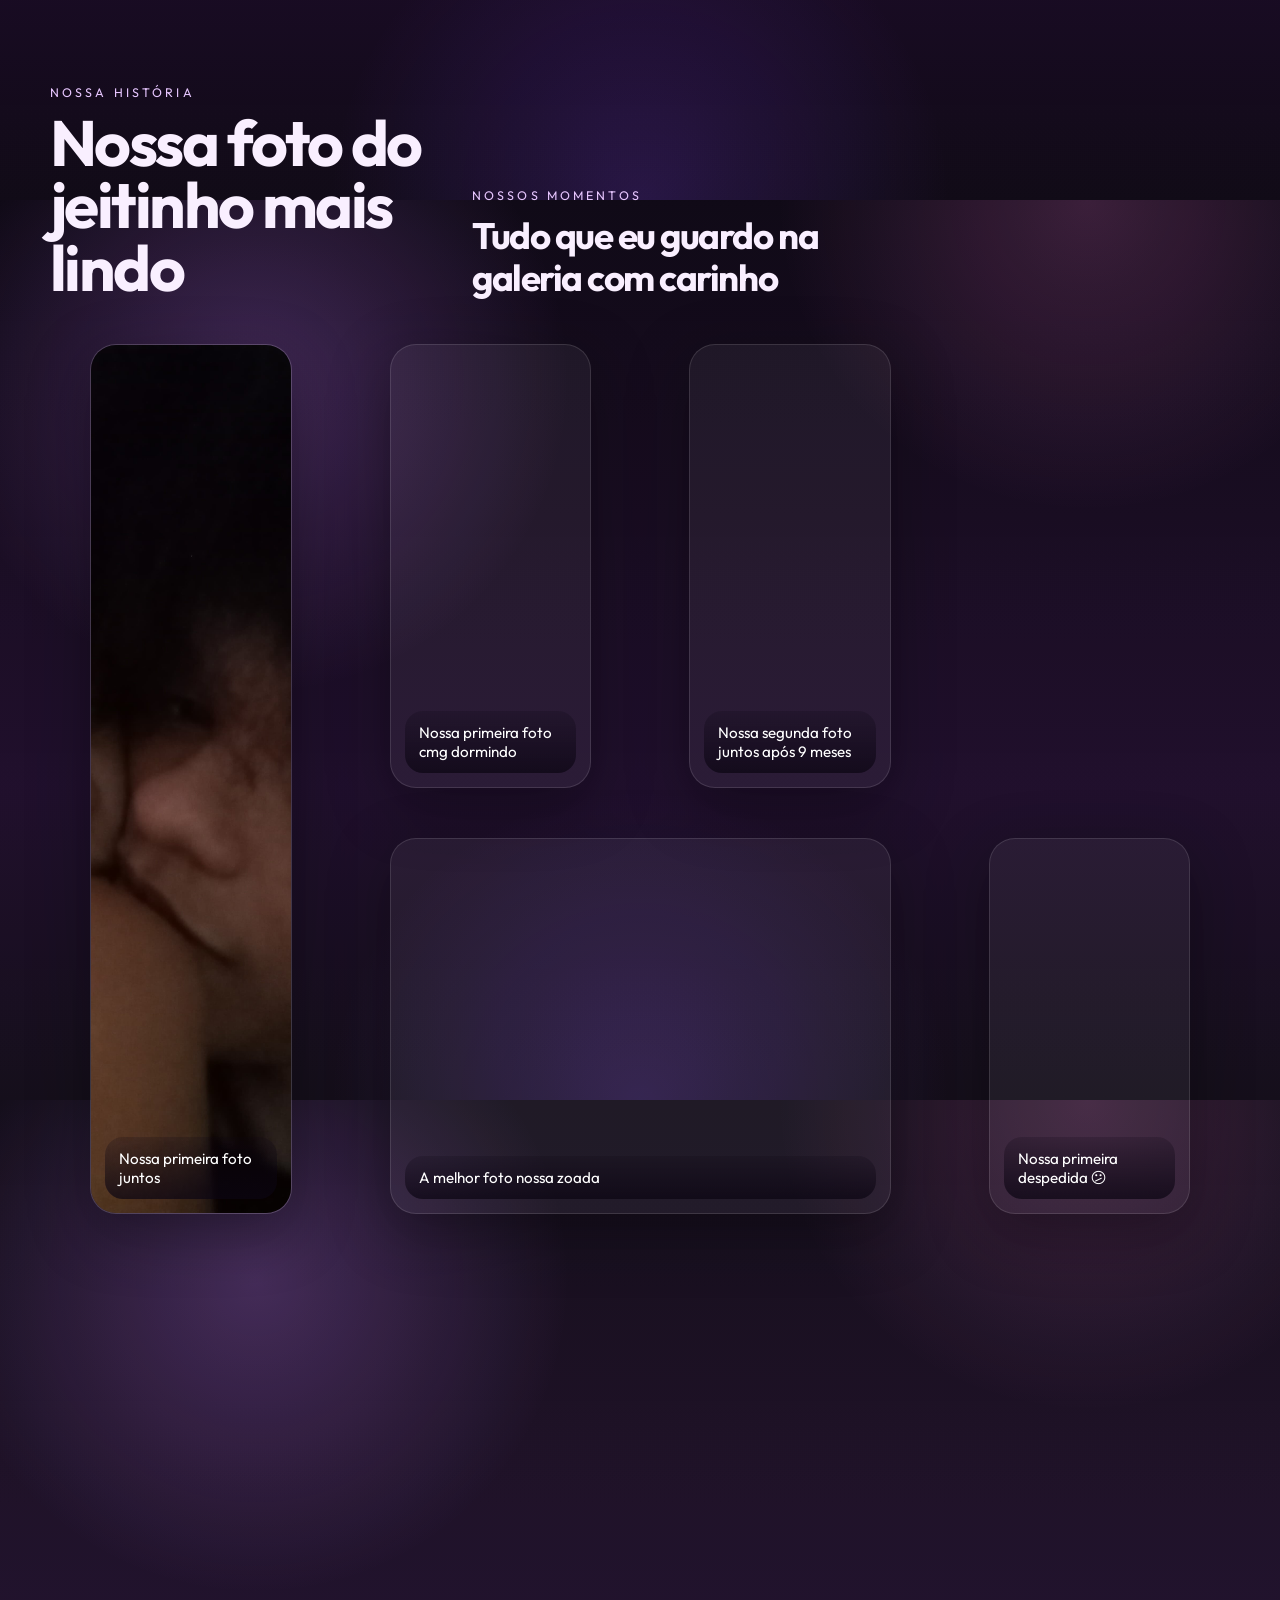
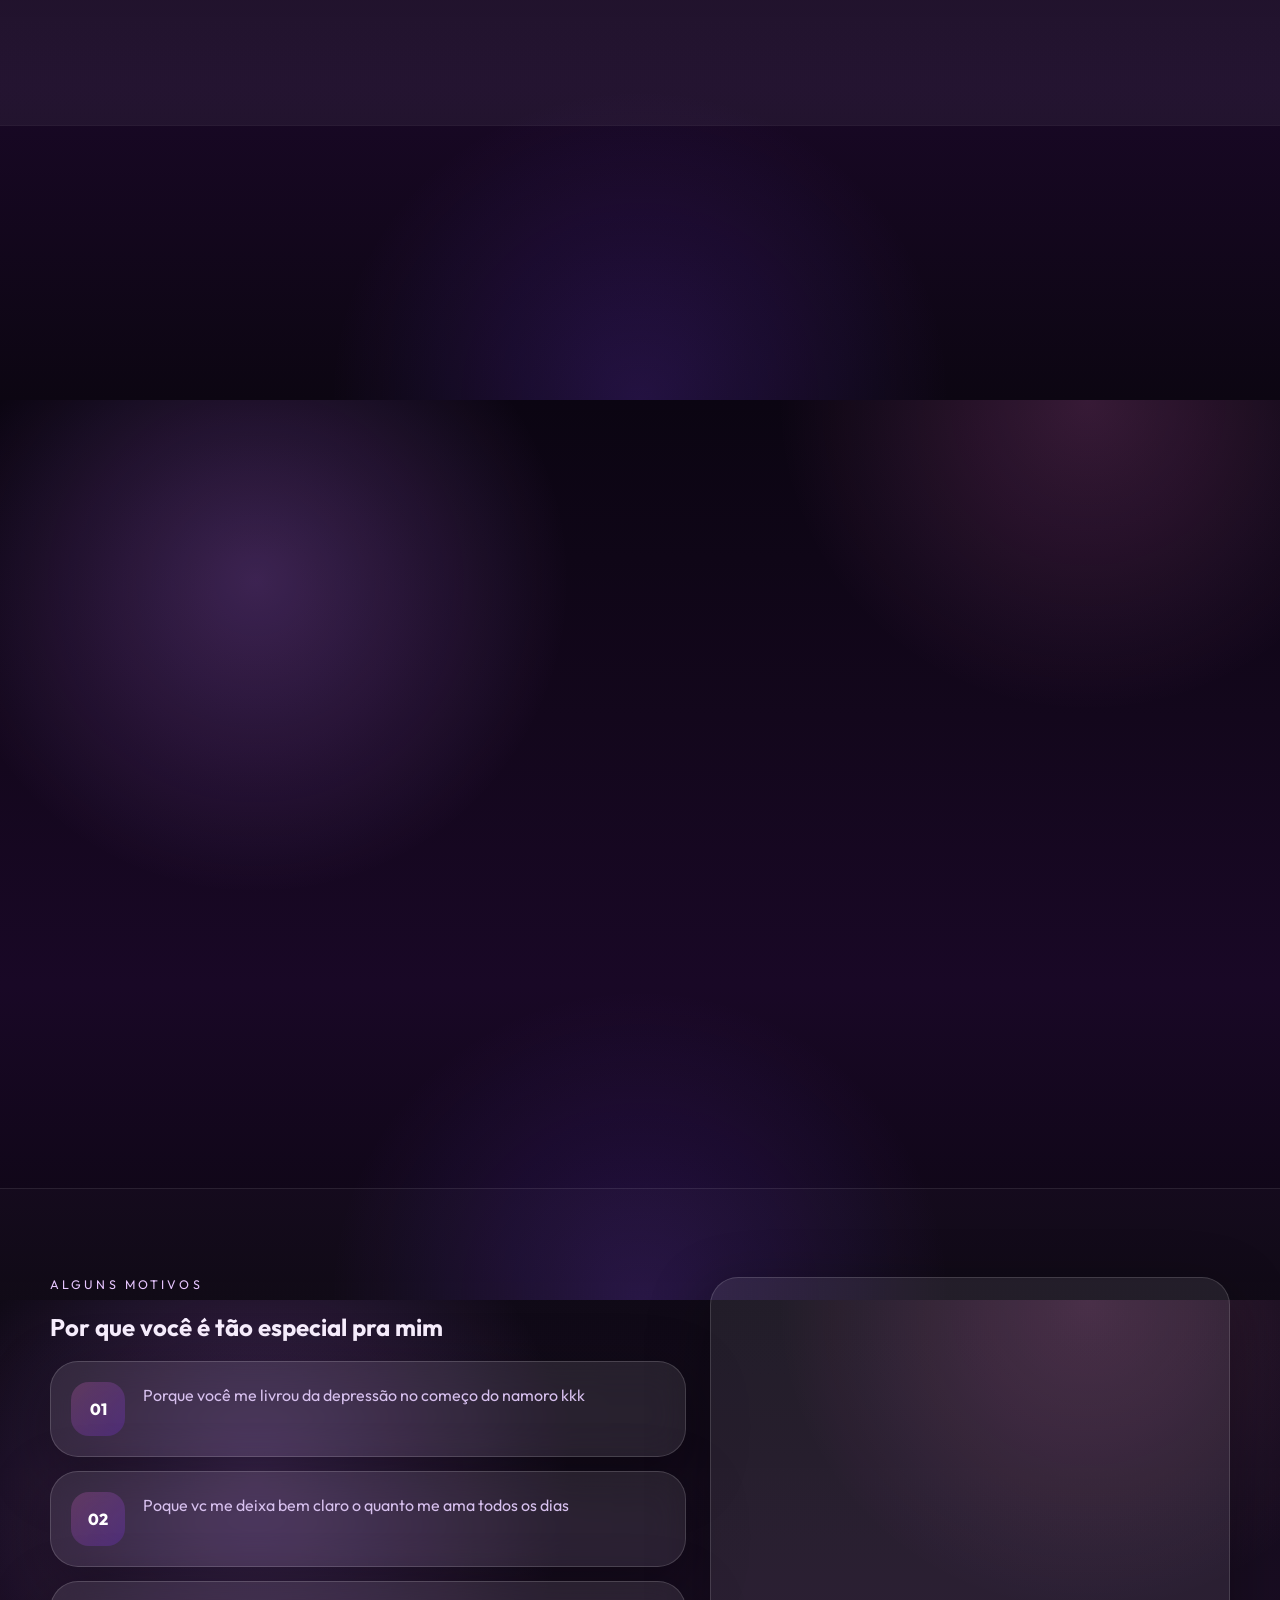
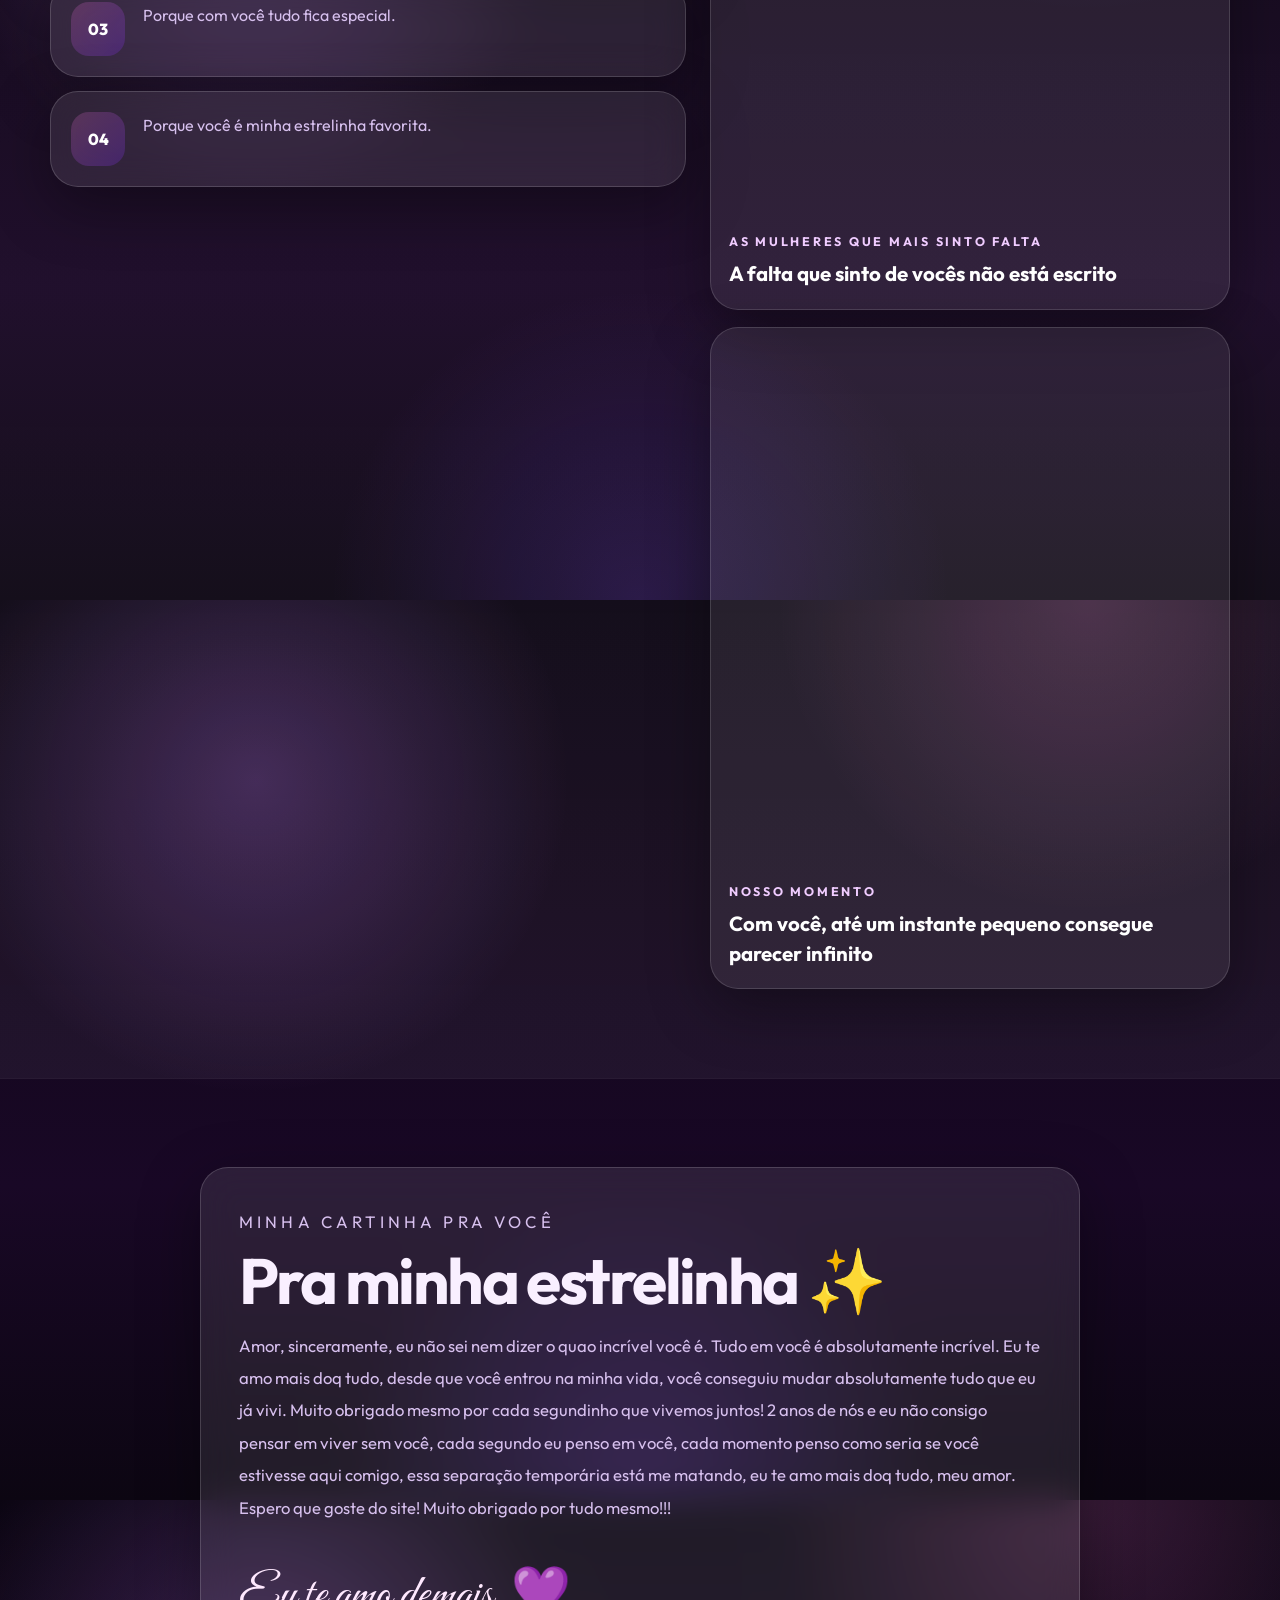
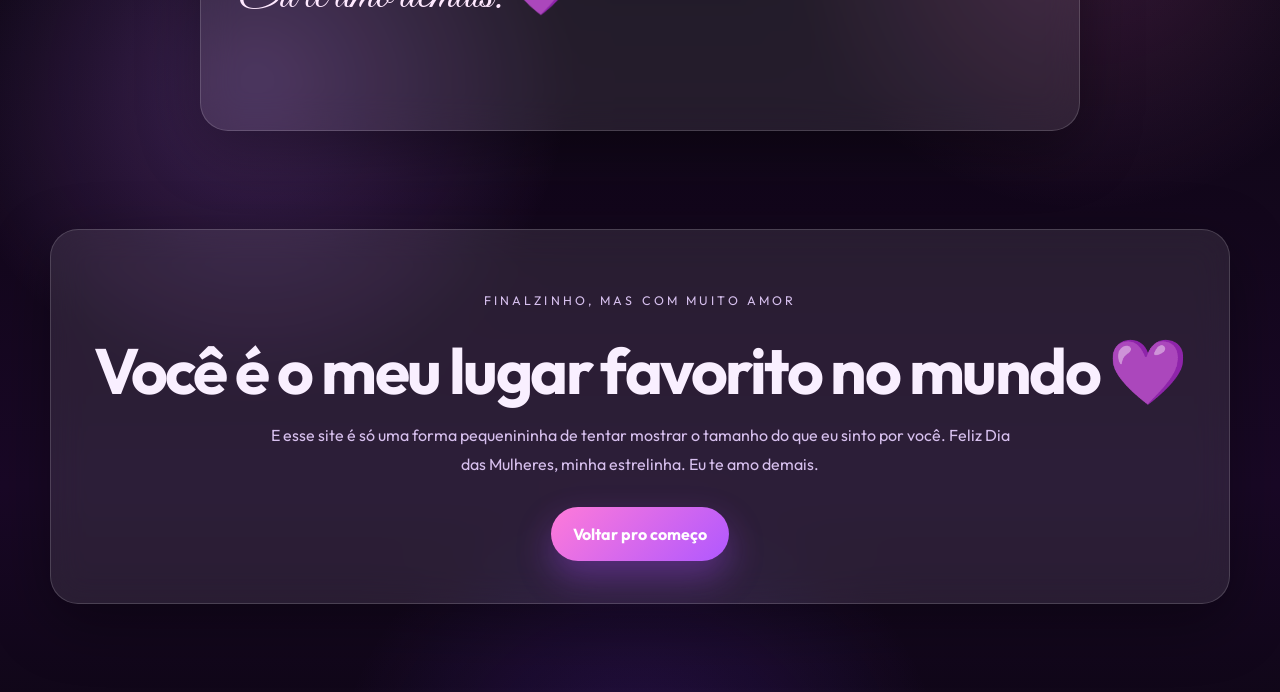
==== commit 1c9de33d: "Add files via upload" ====
--- a/index.html
+++ b/index.html
@@ -9,6 +9,7 @@
   <link rel="preconnect" href="https://fonts.gstatic.com" crossorigin>
   <link href="https://fonts.googleapis.com/css2?family=Great+Vibes&family=Outfit:wght@300;400;500;600;700;800&display=swap" rel="stylesheet">
   <link rel="stylesheet" href="style.css" />
+  <link rel="prefetch" href="recadinho.html" />
 </head>
 <body>
   <div class="floating-hearts" aria-hidden="true"></div>
@@ -48,7 +49,7 @@
 
         <div class="countdown-actions">
           <button class="primary-btn" id="reminderBtn" type="button">Adicionar lembrete</button>
-          <button class="ghost-btn" id="voiceToggle" type="button">Ouvir meu recadinho</button>
+          <button class="ghost-btn" id="voiceToggle" type="button">Abrir meu recadinho</button>
         </div>
         <p class="countdown-help">Cada segundo sem você me sinto completamente vazio. Eu te amo, meu raio de sol 💜</p>
       </div>
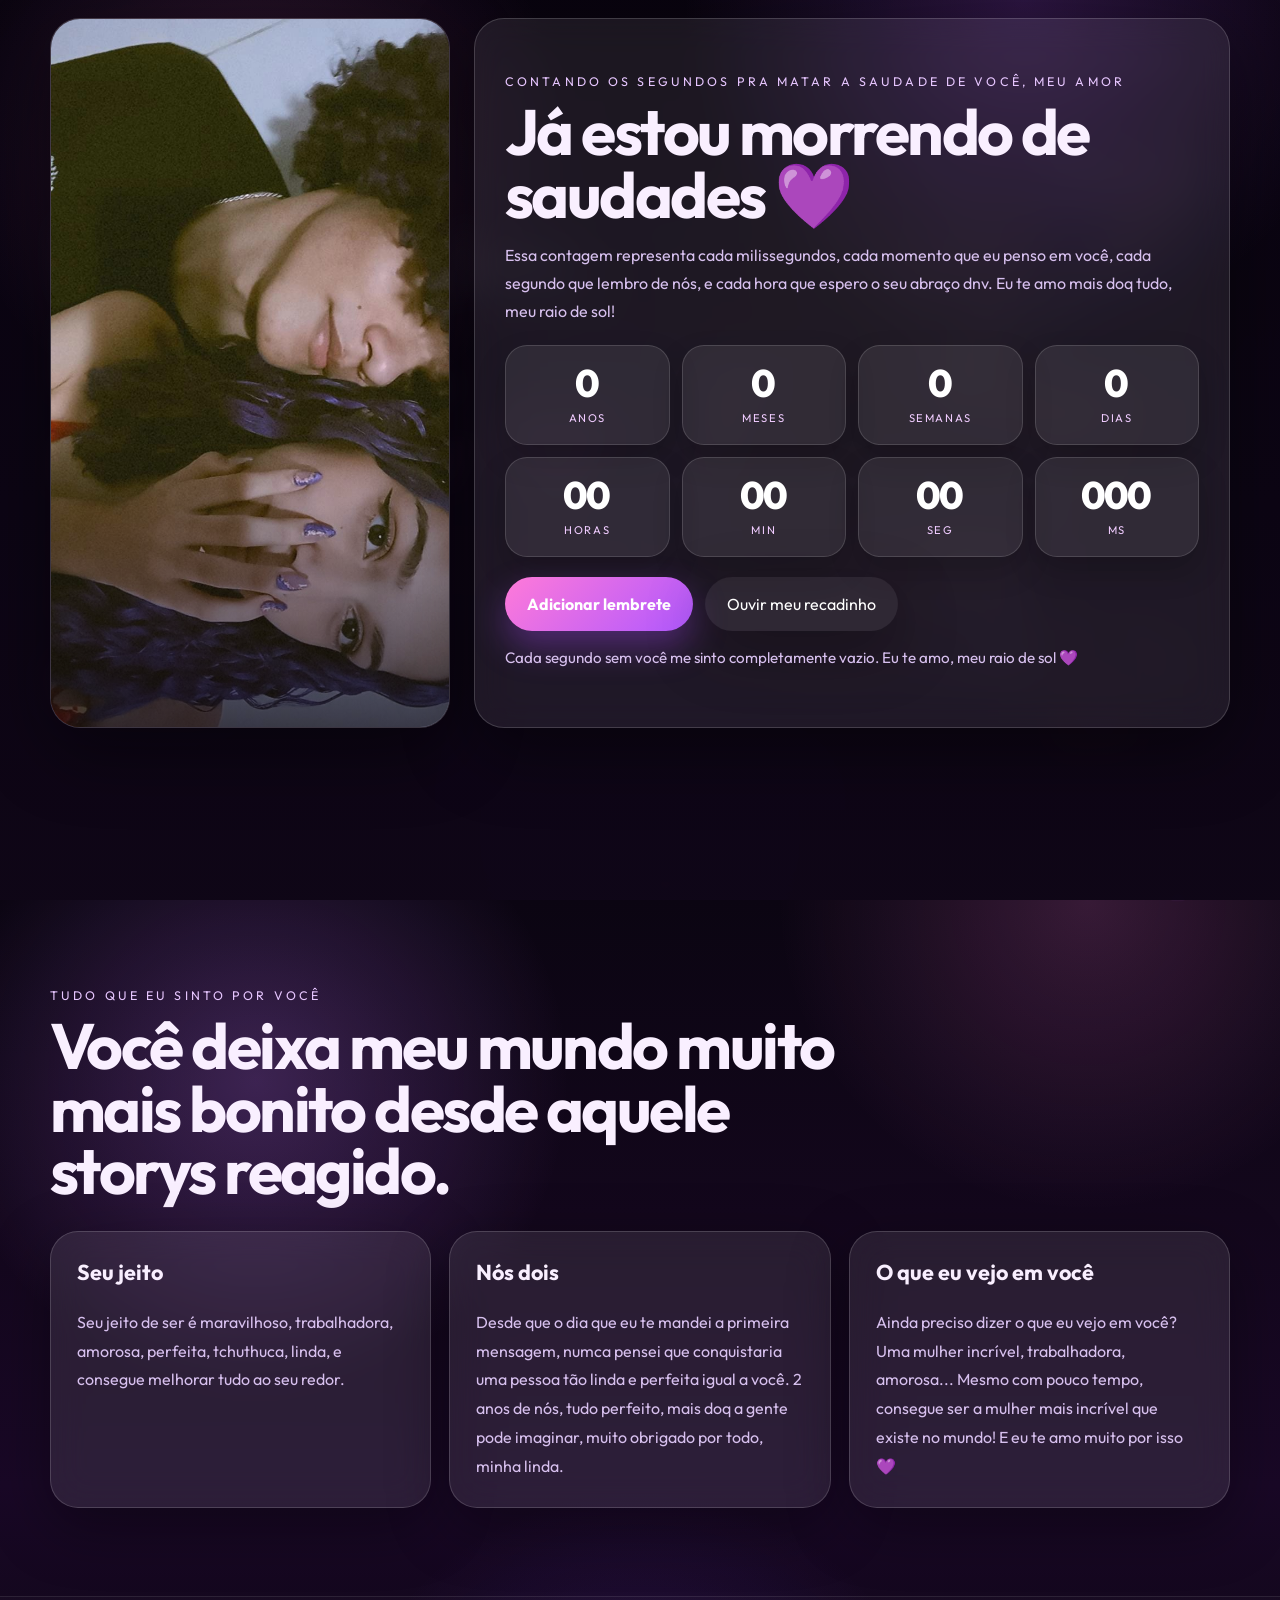
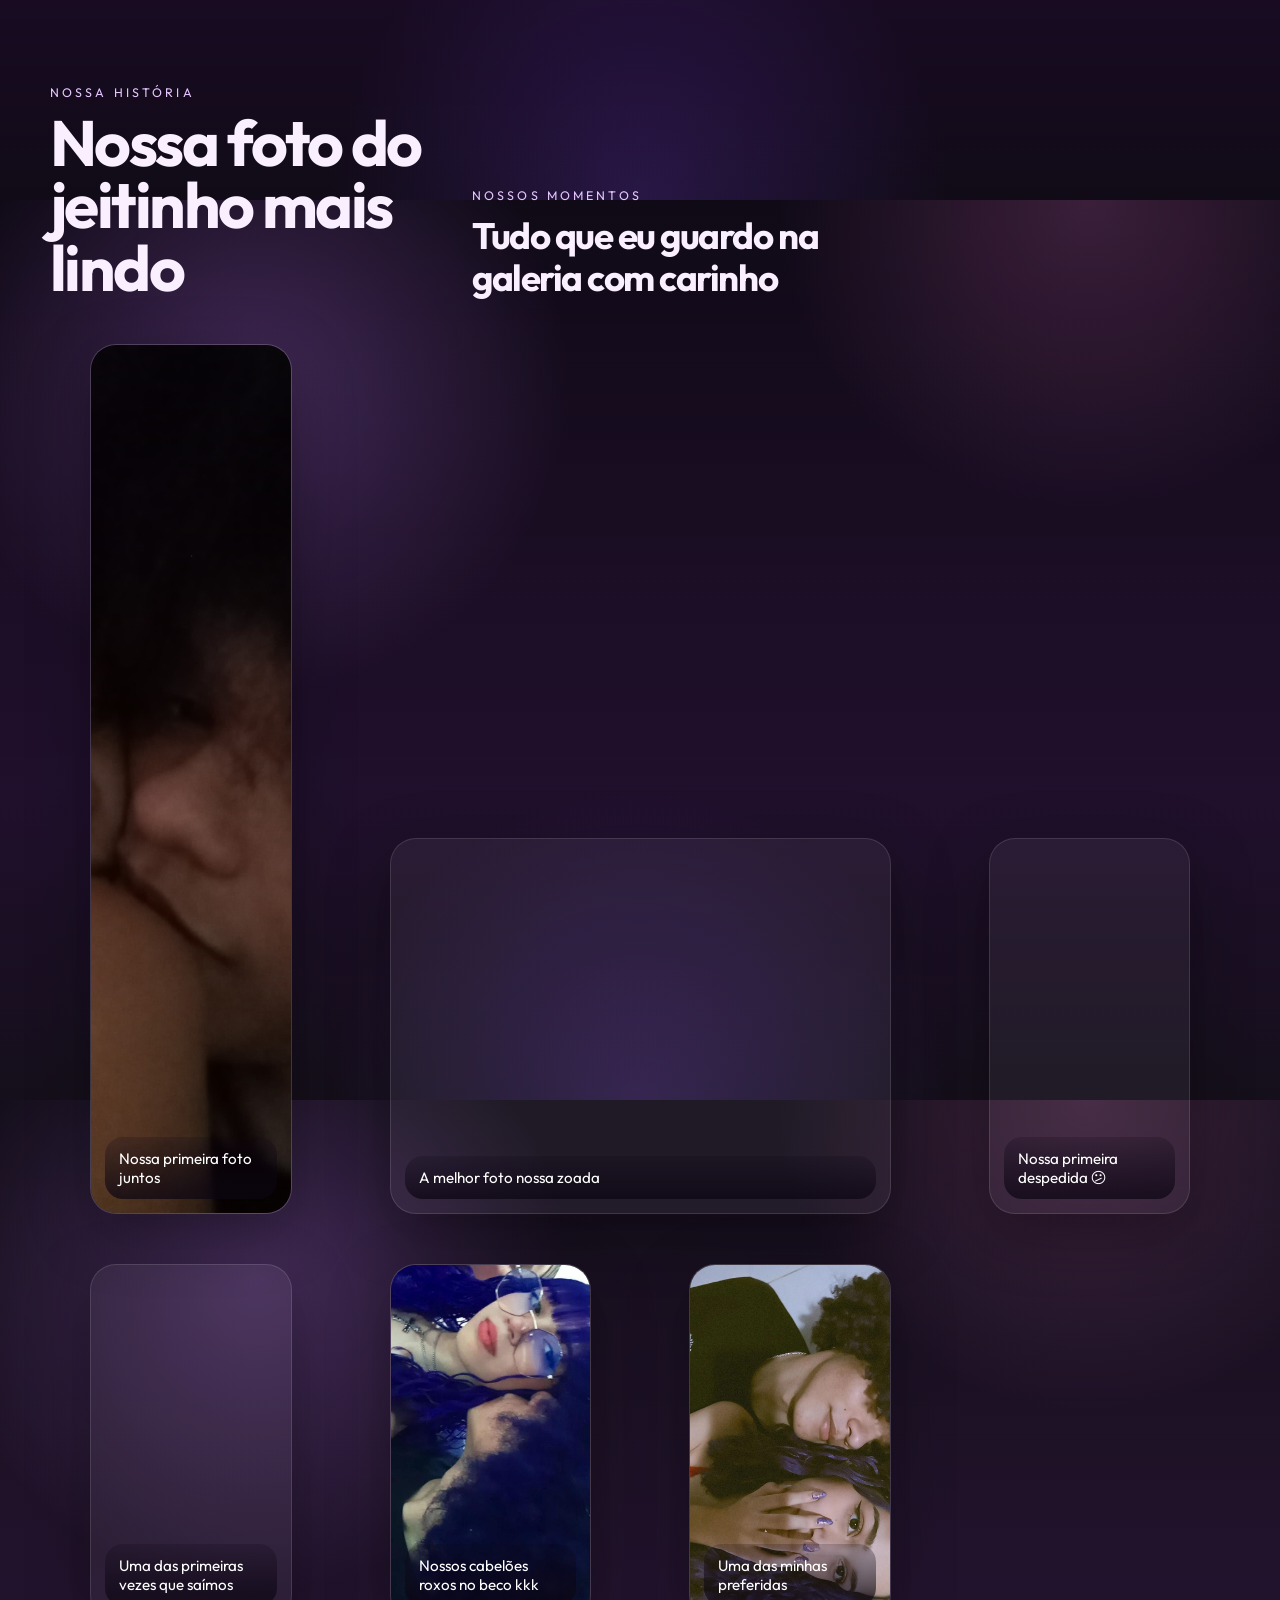
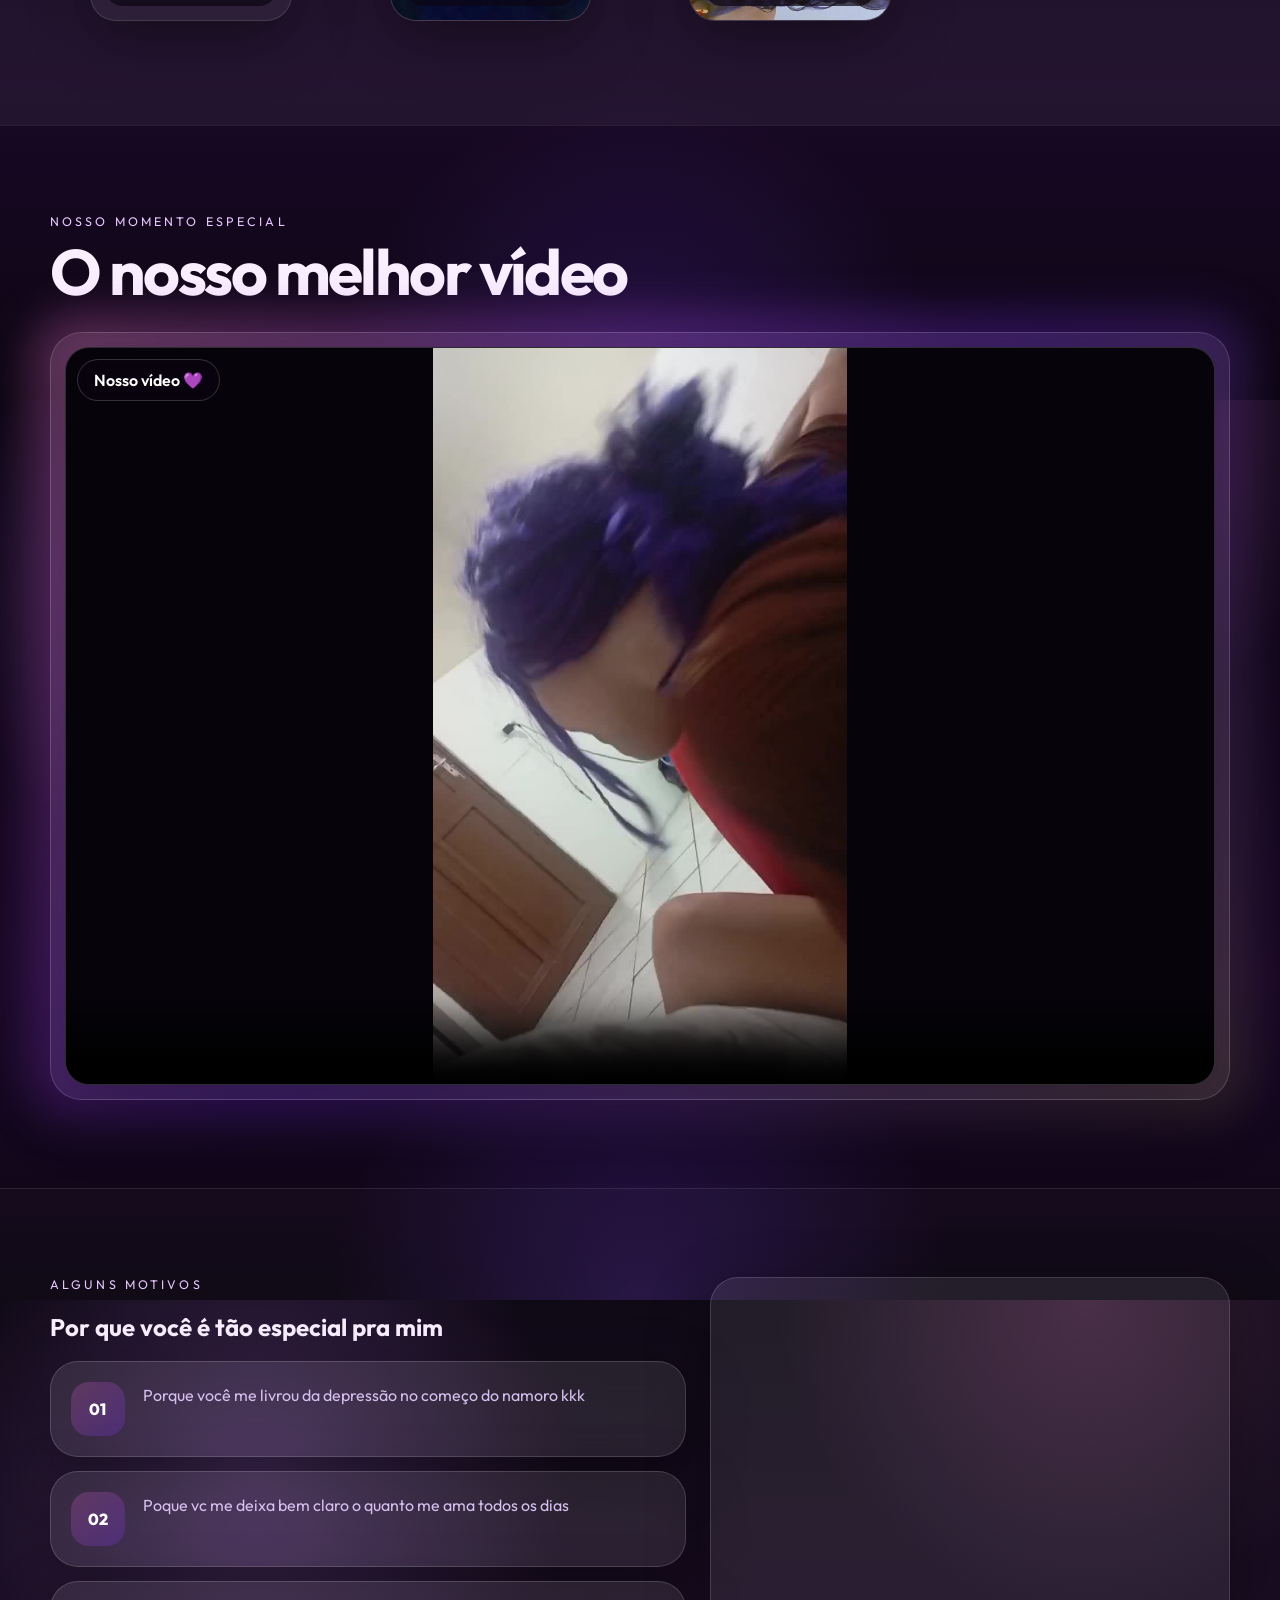
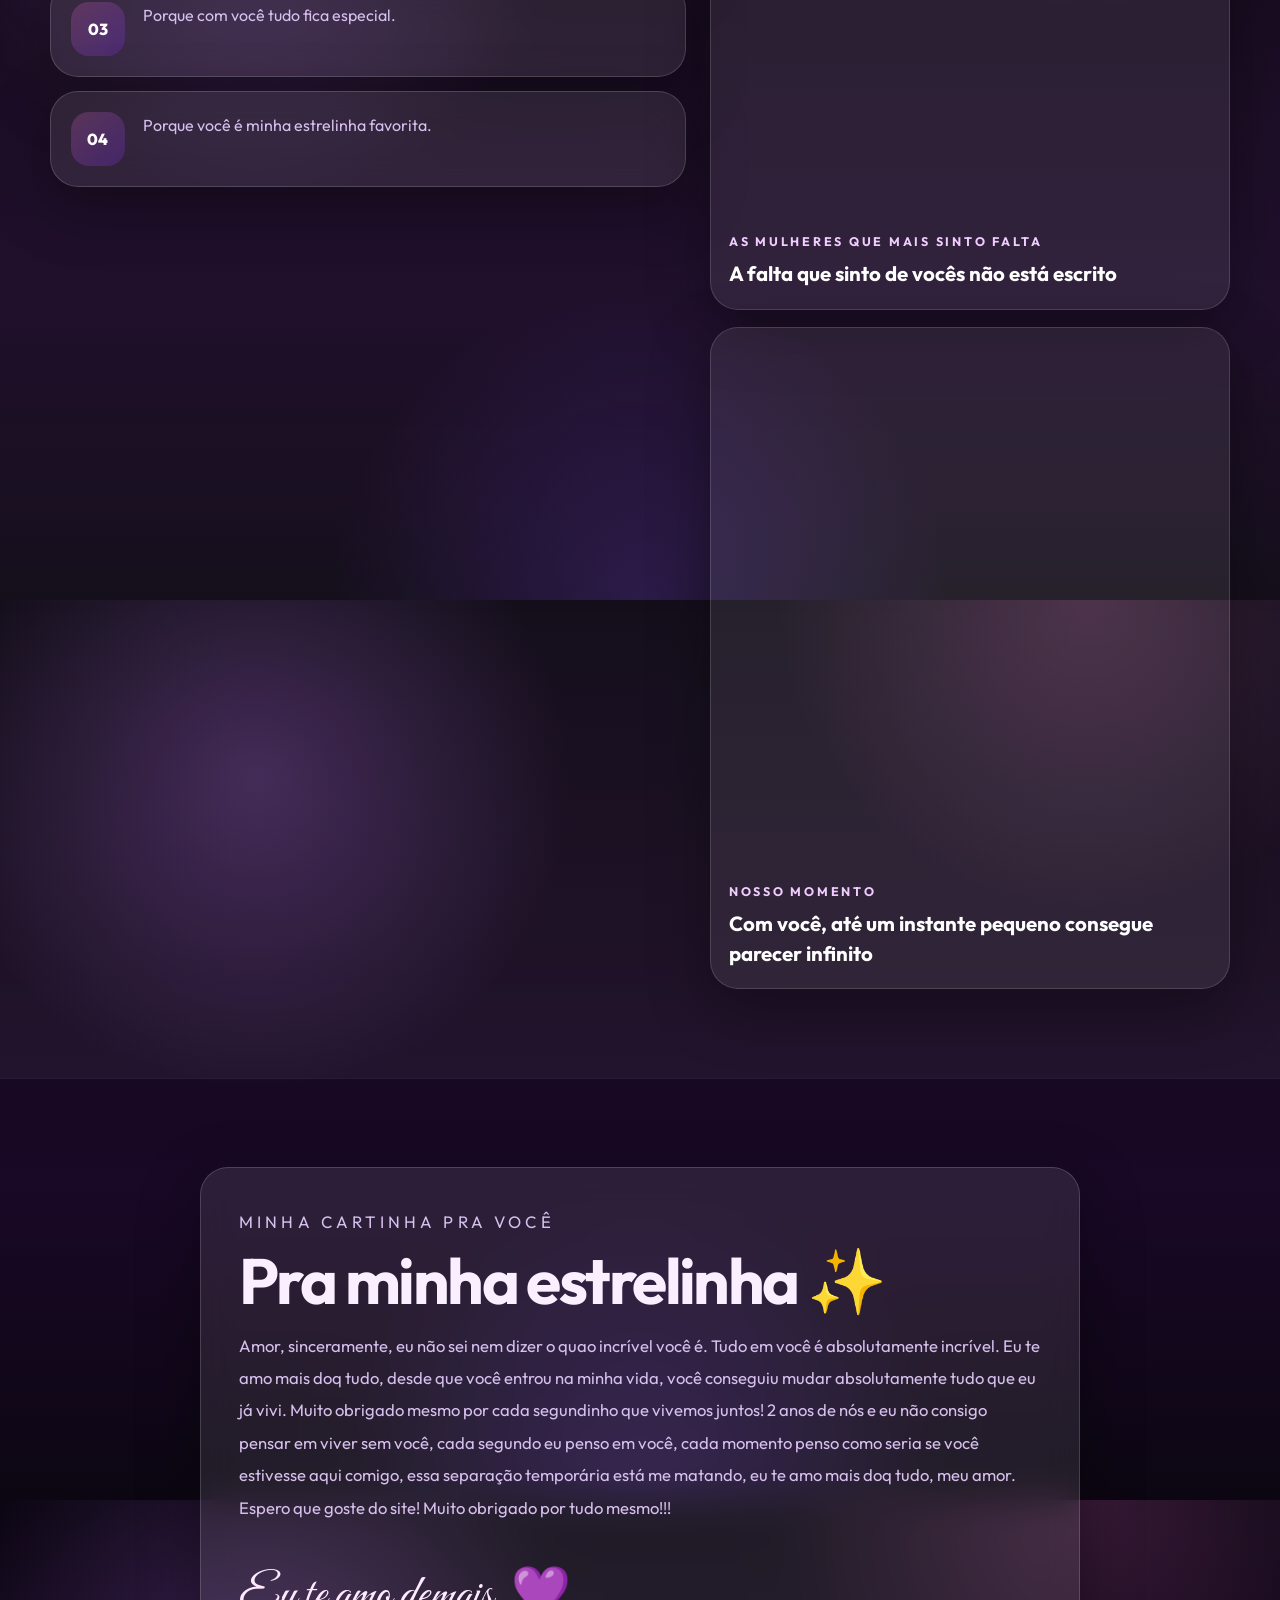
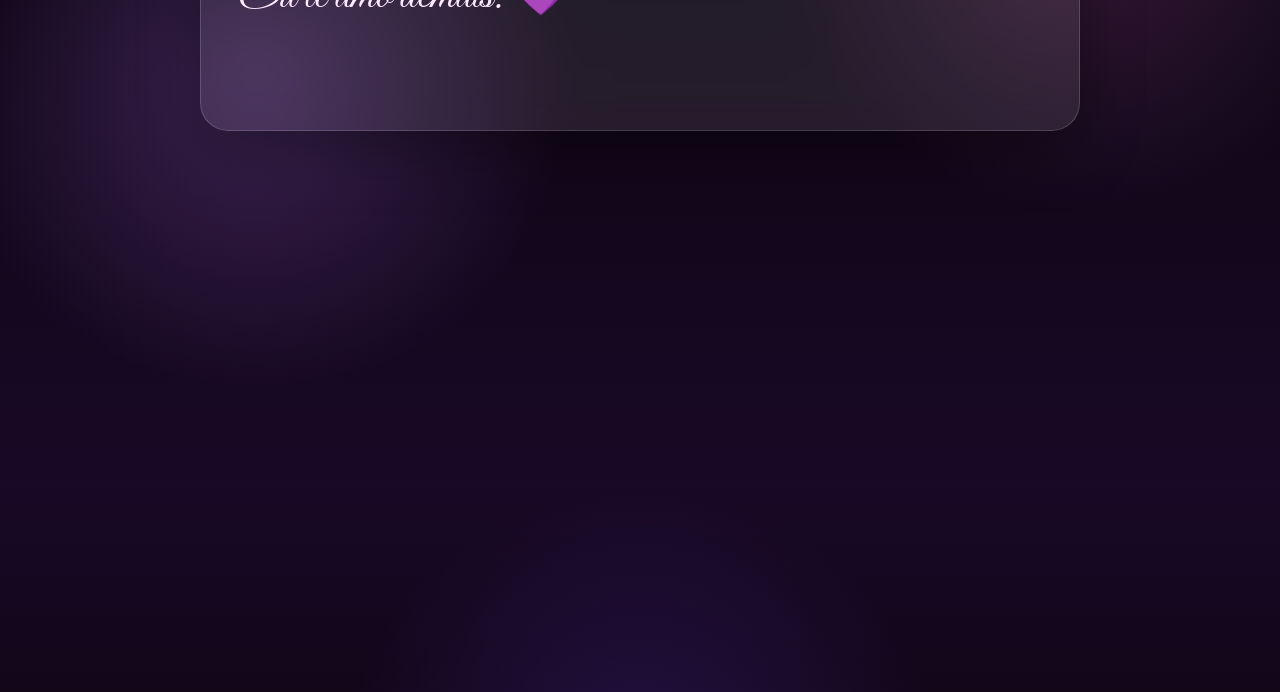
==== commit 1fd110fc: "Add files via upload" ====
--- a/index.html
+++ b/index.html
@@ -9,7 +9,6 @@
   <link rel="preconnect" href="https://fonts.gstatic.com" crossorigin>
   <link href="https://fonts.googleapis.com/css2?family=Great+Vibes&family=Outfit:wght@300;400;500;600;700;800&display=swap" rel="stylesheet">
   <link rel="stylesheet" href="style.css" />
-  <link rel="prefetch" href="recadinho.html" />
 </head>
 <body>
   <div class="floating-hearts" aria-hidden="true"></div>
@@ -19,11 +18,7 @@
     <source src="assets/mirrors.mp3" type="audio/mpeg" />
   </audio>
 
-  <audio id="voiceNote" preload="none">
-    <source src="assets/nossa-voz.mp3" type="audio/mpeg" />
-  </audio>
-
-  <div class="countdown-lock" id="countdownLock">
+    <div class="countdown-lock" id="countdownLock">
     <div class="countdown-backdrop"></div>
     <div class="countdown-inner container">
       <div class="countdown-photo-wrap reveal visible">
@@ -49,7 +44,7 @@
 
         <div class="countdown-actions">
           <button class="primary-btn" id="reminderBtn" type="button">Adicionar lembrete</button>
-          <button class="ghost-btn" id="voiceToggle" type="button">Abrir meu recadinho</button>
+          <a class="ghost-btn" id="voiceToggle" href="recadinho.html">Ouvir meu recadinho</a>
         </div>
         <p class="countdown-help">Cada segundo sem você me sinto completamente vazio. Eu te amo, meu raio de sol 💜</p>
       </div>
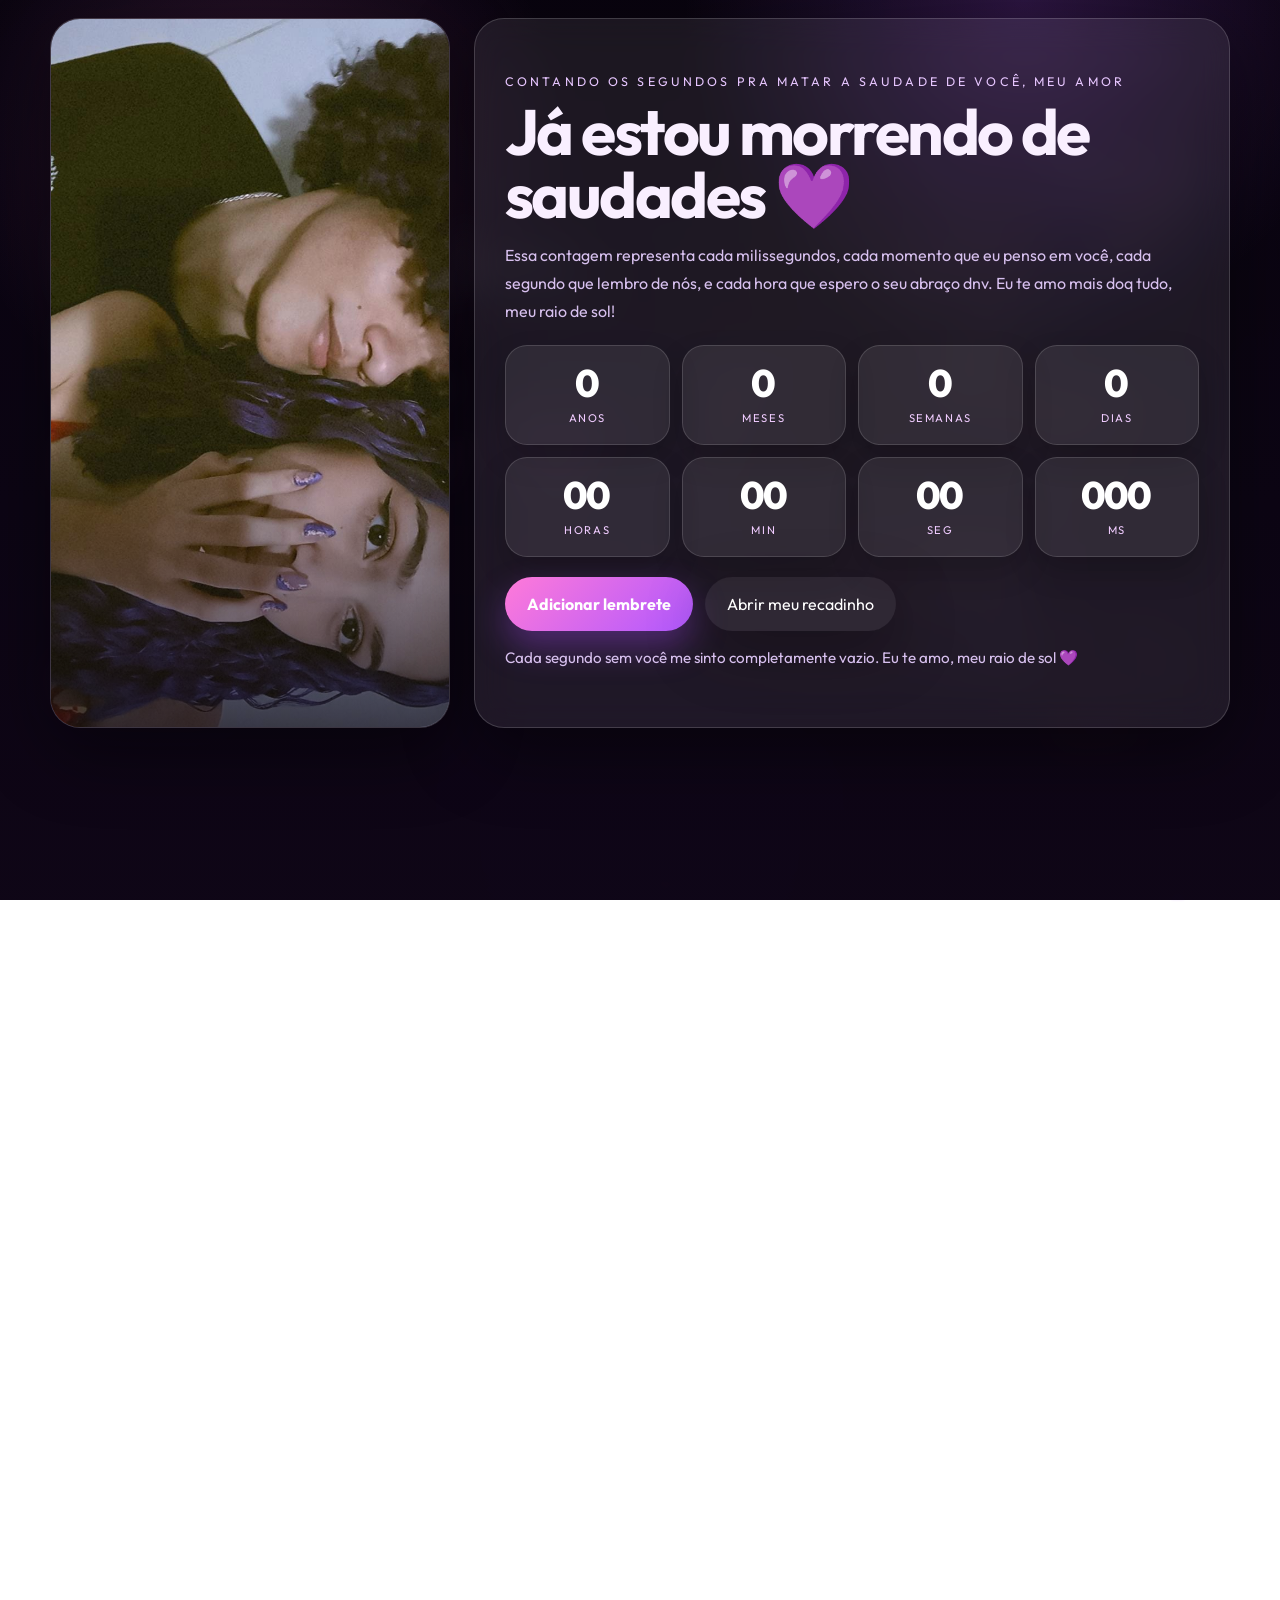
==== commit 3f756c1c: "Add files via upload" ====
--- a/index.html
+++ b/index.html
@@ -22,7 +22,7 @@
     <div class="countdown-backdrop"></div>
     <div class="countdown-inner container">
       <div class="countdown-photo-wrap reveal visible">
-        <img class="countdown-photo" src="assets/favorita.jpg" alt="Nossa foto especial" fetchpriority="high" decoding="async" />
+        <img class="countdown-photo" src="assets/favorita.jpg" alt="Nossa foto especial" fetchpriority="high" decoding="async" loading="eager" />
         <div class="countdown-photo-glow"></div>
       </div>
 
@@ -44,7 +44,7 @@
 
         <div class="countdown-actions">
           <button class="primary-btn" id="reminderBtn" type="button">Adicionar lembrete</button>
-          <a class="ghost-btn" id="voiceToggle" href="recadinho.html">Ouvir meu recadinho</a>
+          <a class="ghost-btn" id="voiceToggle" href="recadinho.html">Abrir meu recadinho</a>
         </div>
         <p class="countdown-help">Cada segundo sem você me sinto completamente vazio. Eu te amo, meu raio de sol 💜</p>
       </div>
--- a/style.css
+++ b/style.css
@@ -698,9 +698,11 @@
   cursor: pointer;
 }
 
+html.locked-site,
 body.locked-site {
   overflow: hidden;
   height: 100svh;
+  overscroll-behavior: none;
 }
 
 @media (max-width: 980px) {
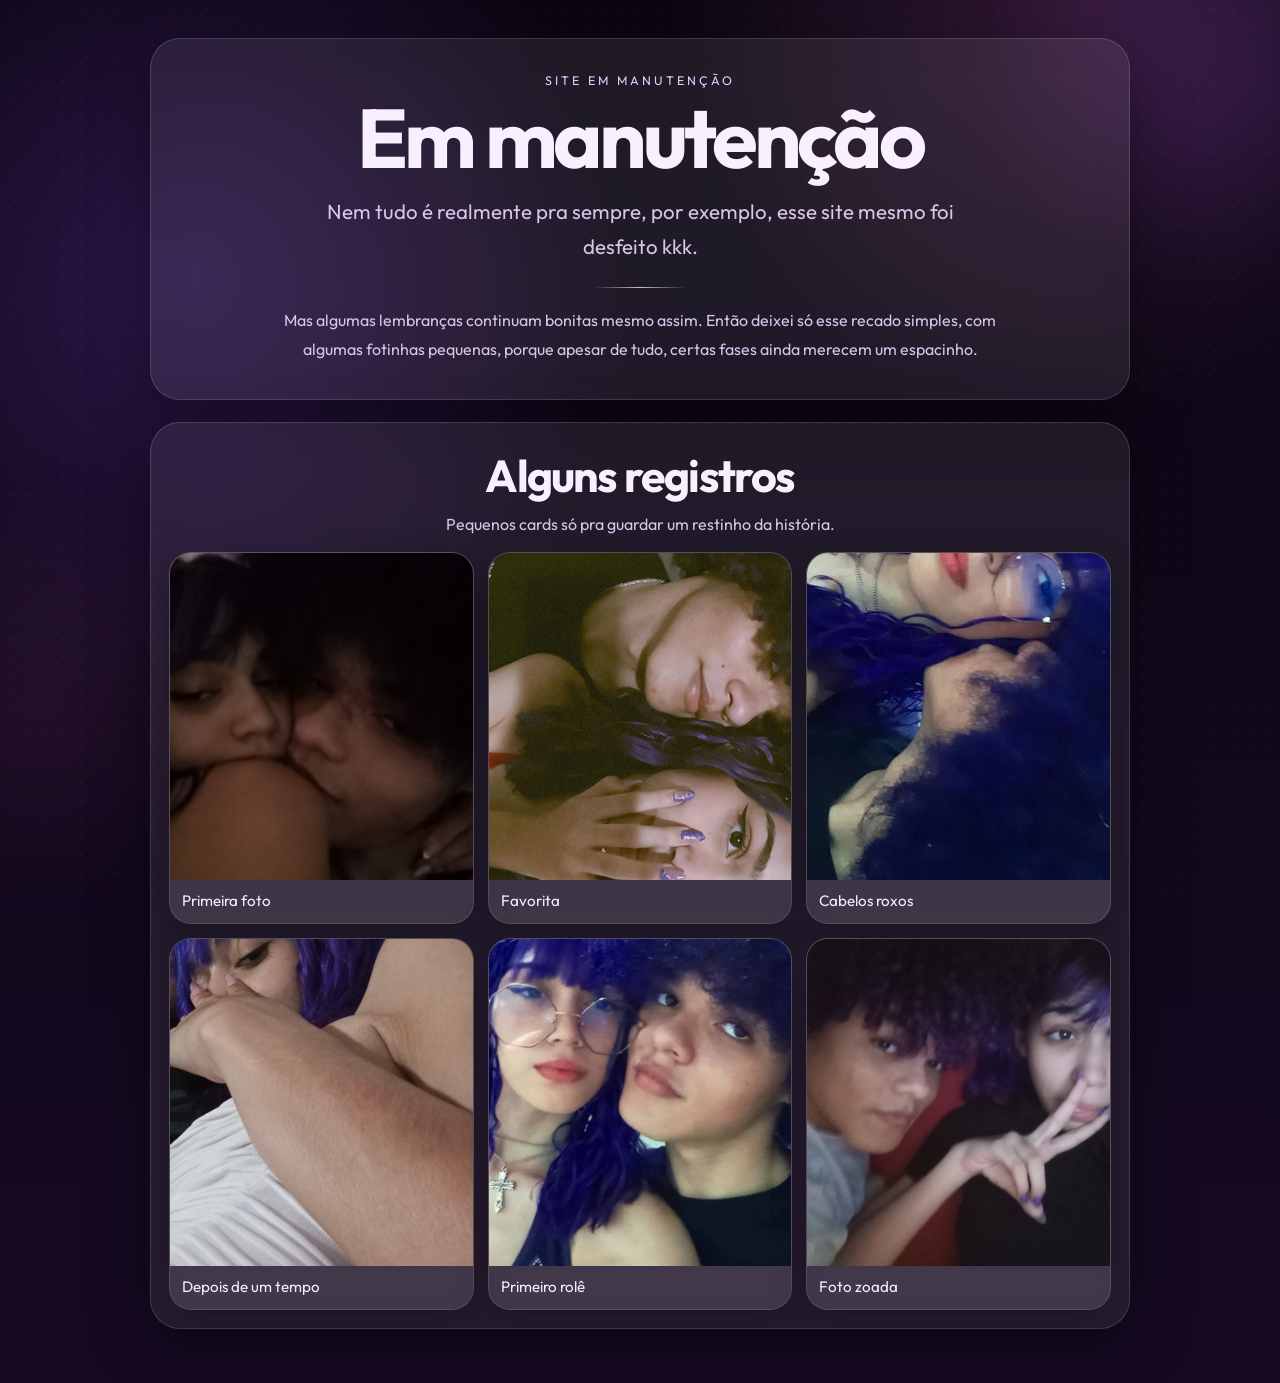
==== commit 8bae63f3: "Add files via upload" ====
--- a/index.html
+++ b/index.html
@@ -3,208 +3,66 @@
 <head>
   <meta charset="UTF-8" />
   <meta name="viewport" content="width=device-width, initial-scale=1.0" />
-  <title>Minha Estrelinha ✨</title>
-  <meta name="description" content="Um presente romântico de Dia das Mulheres para Lupyta." />
+  <title>Em manutenção</title>
+  <meta name="description" content="Uma página simples de manutenção com recado e lembranças." />
   <link rel="preconnect" href="https://fonts.googleapis.com">
   <link rel="preconnect" href="https://fonts.gstatic.com" crossorigin>
   <link href="https://fonts.googleapis.com/css2?family=Great+Vibes&family=Outfit:wght@300;400;500;600;700;800&display=swap" rel="stylesheet">
   <link rel="stylesheet" href="style.css" />
 </head>
 <body>
-  <div class="floating-hearts" aria-hidden="true"></div>
+  <div class="bg-glow glow-1"></div>
+  <div class="bg-glow glow-2"></div>
   <div class="noise"></div>
 
-  <audio id="bgMusic" loop preload="metadata">
-    <source src="assets/mirrors.mp3" type="audio/mpeg" />
-  </audio>
+  <main class="page">
+    <section class="hero shell reveal visible">
+      <p class="eyebrow">SITE EM MANUTENÇÃO</p>
+      <h1>Em manutenção</h1>
+      <p class="subtitle">Nem tudo é realmente pra sempre, por exemplo, esse site mesmo foi desfeito kkk.</p>
+      <div class="divider"></div>
+      <p class="message">
+        Mas algumas lembranças continuam bonitas mesmo assim. Então deixei só esse recado simples,
+        com algumas fotinhas pequenas, porque apesar de tudo, certas fases ainda merecem um espacinho.
+      </p>
+    </section>
 
-    <div class="countdown-lock" id="countdownLock">
-    <div class="countdown-backdrop"></div>
-    <div class="countdown-inner container">
-      <div class="countdown-photo-wrap reveal visible">
-        <img class="countdown-photo" src="assets/favorita.jpg" alt="Nossa foto especial" fetchpriority="high" decoding="async" loading="eager" />
-        <div class="countdown-photo-glow"></div>
+    <section class="gallery shell reveal visible">
+      <div class="section-head">
+        <h2>Alguns registros</h2>
+        <p>Pequenos cards só pra guardar um restinho da história.</p>
       </div>
 
-      <div class="countdown-card reveal visible">
-        <p class="eyebrow">Contando os segundos pra matar a saudade de você, meu amor</p>
-        <h2>Já estou morrendo de saudades 💜</h2>
-        <p class="countdown-text">Essa contagem representa cada milissegundos, cada momento que eu penso em você, cada segundo que lembro de nós, e cada hora que espero o seu abraço dnv. Eu te amo mais doq tudo, meu raio de sol!</p>
+      <div class="photo-grid">
+        <article class="photo-card">
+          <img src="assets/primeira-foto.jpg" alt="Primeira foto" loading="lazy" />
+          <span>Primeira foto</span>
+        </article>
 
-        <div class="countdown-grid" id="countdownGrid">
-          <div class="count-unit"><span id="cdYears">0</span><small>anos</small></div>
-          <div class="count-unit"><span id="cdMonths">0</span><small>meses</small></div>
-          <div class="count-unit"><span id="cdWeeks">0</span><small>semanas</small></div>
-          <div class="count-unit"><span id="cdDays">0</span><small>dias</small></div>
-          <div class="count-unit"><span id="cdHours">0</span><small>horas</small></div>
-          <div class="count-unit"><span id="cdMinutes">0</span><small>min</small></div>
-          <div class="count-unit"><span id="cdSeconds">0</span><small>seg</small></div>
-          <div class="count-unit count-unit-ms"><span id="cdMilliseconds">000</span><small>ms</small></div>
-        </div>
+        <article class="photo-card">
+          <img src="assets/favorita.jpg" alt="Foto favorita" loading="lazy" />
+          <span>Favorita</span>
+        </article>
 
-        <div class="countdown-actions">
-          <button class="primary-btn" id="reminderBtn" type="button">Adicionar lembrete</button>
-          <a class="ghost-btn" id="voiceToggle" href="recadinho.html">Abrir meu recadinho</a>
-        </div>
-        <p class="countdown-help">Cada segundo sem você me sinto completamente vazio. Eu te amo, meu raio de sol 💜</p>
-      </div>
-    </div>
-  </div>
+        <article class="photo-card">
+          <img src="assets/cabelo-roxo.jpg" alt="Cabelo roxo" loading="lazy" />
+          <span>Cabelos roxos</span>
+        </article>
 
-  <header class="hero" id="topo">
-    <nav class="topbar container">
-      <div class="brand">Minha Estrelinha ✨</div>
-      <div class="actions">
-        <button id="musicToggle" class="glass-btn" type="button">Tocar nossa música</button>
-        <a class="glass-btn" href="#galeria">Nossas fotos</a>
-      </div>
-    </nav>
+        <article class="photo-card">
+          <img src="assets/segunda-foto.jpg" alt="Segunda foto" loading="lazy" />
+          <span>Depois de um tempo</span>
+        </article>
 
-    <div class="hero-content container">
-      <div class="hero-copy reveal">
-        <p class="eyebrow">8 de março • A surpresinha surpresa que te falei</p>
-        <h1>Feliz Dia das Mulheres, <span>meu amor</span> 💜</h1>
-        <p class="lead">
-          Pra minha estrelinha, eu te agradeço cada segundo por você ter entrado na minha vida, clica na nossa música e vc vai entender tudo 💜. Eu te amo, minha princesinha.
-        </p>
-        <div class="hero-buttons">
-          <a href="#carta" class="primary-btn">Ler minha cartinha</a>
-          <a href="#video" class="secondary-btn">Ver nosso vídeo</a>
-        </div>
-      </div>
+        <article class="photo-card">
+          <img src="assets/primeiro-role.jpg" alt="Primeiro rolê" loading="lazy" />
+          <span>Primeiro rolê</span>
+        </article>
 
-      <div class="hero-visual reveal delay-1">
-        <div class="hero-card main-photo tilt-card">
-          <img src="assets/favorita.jpg" alt="Foto favorita do casal" fetchpriority="high" decoding="async" />
-          <div class="caption">Minha foto favorita, 2 anos de nós!</div>
-        </div>
-        <div class="hero-card small one tilt-card">
-          <img src="assets/cabelo-roxo.jpg" alt="Casal com visual roxo" loading="lazy" decoding="async" />
-        </div>
-        <div class="hero-card small two tilt-card">
-          <img src="assets/primeira-foto.jpg" alt="Primeira foto do casal" loading="lazy" decoding="async" />
-        </div>
-        <div class="sparkle"></div>
-      </div>
-    </div>
-  </header>
-
-  <main>
-    <section class="section intro-section container reveal">
-      <div class="section-head">
-        <p class="eyebrow">Tudo que eu sinto por você</p>
-        <h2>Você deixa meu mundo muito mais bonito desde aquele storys reagido.</h2>
-      </div>
-      <div class="intro-grid">
-        <article class="glass-panel">
-          <h3>Seu jeito</h3>
-          <p>Seu jeito de ser é maravilhoso, trabalhadora, amorosa, perfeita, tchuthuca, linda, e consegue melhorar tudo ao seu redor.</p>
+        <article class="photo-card">
+          <img src="assets/foto-zoada.jpg" alt="Foto zoada" loading="lazy" />
+          <span>Foto zoada</span>
         </article>
-        <article class="glass-panel">
-          <h3>Nós dois</h3>
-          <p>Desde que o dia que eu te mandei a primeira mensagem, numca pensei que conquistaria uma pessoa tão linda e perfeita igual a você. 2 anos de nós, tudo perfeito, mais doq a gente pode imaginar, muito obrigado por todo, minha linda.</p>
-        </article>
-        <article class="glass-panel">
-          <h3>O que eu vejo em você</h3>
-          <p>Ainda preciso dizer o que eu vejo em você? Uma mulher incrível, trabalhadora, amorosa... Mesmo com pouco tempo, consegue ser a mulher mais incrível que existe no mundo! E eu te amo muito por isso 💜</p>
-        </article>
-      </div>
-    </section>
-
-    <section class="section section-contrast" id="galeria">
-      <div class="container">
-        <div class="section-head reveal dual-head">
-          <div>
-            <p class="eyebrow">Nossa história</p>
-            <h2>Nossa foto do jeitinho mais lindo</h2>
-          </div>
-          <div>
-            <p class="eyebrow">Nossos momentos</p>
-            <h2 class="subhead">Tudo que eu guardo na galeria com carinho</h2>
-          </div>
-        </div>
-        <div class="gallery-grid">
-          <figure class="gallery-card reveal tall"><img src="assets/primeira-foto.jpg" alt="Nossa primeira foto" loading="lazy" decoding="async" /><figcaption>Nossa primeira foto juntos</figcaption></figure>
-          <figure class="gallery-card reveal"><img src="assets/dormindo.jpg" alt="Nossa primeira foto dormindo" loading="lazy" decoding="async" /><figcaption>Nossa primeira foto cmg dormindo</figcaption></figure>
-          <figure class="gallery-card reveal"><img src="assets/segunda-foto.jpg" alt="Nossa segunda foto juntos" loading="lazy" decoding="async" /><figcaption>Nossa segunda foto juntos após 9 meses</figcaption></figure>
-          <figure class="gallery-card reveal wide"><img src="assets/foto-zoada.jpg" alt="Nossa foto zoada" loading="lazy" decoding="async" /><figcaption>A melhor foto nossa zoada</figcaption></figure>
-          <figure class="gallery-card reveal"><img src="assets/despedida.webp" alt="Nossa primeira despedida" loading="lazy" decoding="async" /><figcaption>Nossa primeira despedida 😕</figcaption></figure>
-          <figure class="gallery-card reveal"><img src="assets/primeiro-role.jpg" alt="Uma das primeiras vezes que saímos" loading="lazy" decoding="async" /><figcaption>Uma das primeiras vezes que saímos</figcaption></figure>
-          <figure class="gallery-card reveal"><img src="assets/cabelo-roxo.jpg" alt="Nossos cabelões roxos" loading="lazy" decoding="async" /><figcaption>Nossos cabelões roxos no beco kkk</figcaption></figure>
-          <figure class="gallery-card reveal"><img src="assets/favorita.jpg" alt="Uma das minhas preferidas" loading="lazy" decoding="async" /><figcaption>Uma das minhas preferidas</figcaption></figure>
-        </div>
-      </div>
-    </section>
-
-    <section class="section container" id="video">
-      <div class="section-head reveal">
-        <p class="eyebrow">Nosso momento especial</p>
-        <h2>O nosso melhor vídeo</h2>
-      </div>
-
-      <div class="video-wrap reveal">
-        <div class="video-ring"></div>
-        <div class="video-shell">
-          <div class="video-badge">Nosso vídeo 💜</div>
-          <video class="main-video" autoplay muted loop playsinline controls preload="metadata" poster="assets/nosso-melhor-video-poster.jpg">
-            <source src="assets/nosso-melhor-video.mp4" type="video/mp4" />
-          </video>
-        </div>
-      </div>
-    </section>
-
-    <section class="section section-contrast">
-      <div class="container love-layout">
-        <div class="reveal">
-          <p class="eyebrow">Alguns motivos</p>
-          <h2>Por que você é tão especial pra mim</h2>
-          <div class="reasons-list">
-            <div class="reason-card"><span>01</span><p>Porque você me livrou da depressão no começo do namoro kkk</p></div>
-            <div class="reason-card"><span>02</span><p>Poque vc me deixa bem claro o quanto me ama todos os dias</p></div>
-            <div class="reason-card"><span>03</span><p>Porque com você tudo fica especial.</p></div>
-            <div class="reason-card"><span>04</span><p>Porque você é minha estrelinha favorita.</p></div>
-          </div>
-        </div>
-
-        <div class="side-stack reveal delay-1">
-          <div class="mini-memory tilt-card memorial-card">
-            <img src="assets/foto-afiliada.jpg" alt="Foto especial" loading="lazy" decoding="async" />
-            <div>
-              <small>AS MULHERES QUE MAIS SINTO FALTA</small>
-              <strong>A falta que sinto de vocês não está escrito</strong>
-            </div>
-          </div>
-          <div class="mini-memory tilt-card">
-            <video muted loop autoplay playsinline preload="metadata">
-              <source src="assets/primeira-viagem.mp4" type="video/mp4" />
-            </video>
-            <div>
-              <small>NOSSO MOMENTO</small>
-              <strong>Com você, até um instante pequeno consegue parecer infinito</strong>
-            </div>
-          </div>
-        </div>
-      </div>
-    </section>
-
-    <section class="section container" id="carta">
-      <div class="letter reveal">
-        <p class="eyebrow">Minha cartinha pra você</p>
-        <h2>Pra minha estrelinha ✨</h2>
-        <p>Amor, sinceramente, eu não sei nem dizer o quao incrível você é. Tudo em você é absolutamente incrível. Eu te amo mais doq tudo, desde que você entrou na minha vida, você conseguiu mudar absolutamente tudo que eu já vivi. Muito obrigado mesmo por cada segundinho que vivemos juntos! 2 anos de nós e eu não consigo pensar em viver sem você, cada segundo eu penso em você, cada momento penso como seria se você estivesse aqui comigo, essa separação temporária está me matando, eu te amo mais doq tudo, meu amor. Espero que goste do site! Muito obrigado por tudo mesmo!!!</p>
-        <p class="signature">Eu te amo demais. 💜</p>
-      </div>
-    </section>
-
-    <section class="section final-section">
-      <div class="container final-card reveal">
-        <p class="eyebrow">Finalzinho, mas com muito amor</p>
-        <h2>Você é o meu lugar favorito no mundo 💜</h2>
-        <p>
-          E esse site é só uma forma pequenininha de tentar mostrar o tamanho do que eu sinto por você.
-          Feliz Dia das Mulheres, minha estrelinha. Eu te amo demais.
-        </p>
-        <a href="#topo" class="primary-btn">Voltar pro começo</a>
       </div>
     </section>
   </main>
--- a/style.css
+++ b/style.css
@@ -1,779 +1,186 @@
 :root {
-  --bg: #0e0616;
-  --bg-2: #16081f;
-  --panel: rgba(255, 255, 255, 0.09);
-  --panel-strong: rgba(255, 255, 255, 0.13);
-  --border: rgba(255, 255, 255, 0.16);
-  --text: #f9efff;
-  --muted: #d7c0ee;
-  --purple: #b058ff;
-  --purple-2: #7f2eff;
-  --pink: #ff7ad9;
-  --gold: #ffd88a;
-  --shadow: 0 18px 60px rgba(0, 0, 0, 0.35);
-  --radius: 28px;
+  --bg: #0b0612;
+  --bg-2: #160a22;
+  --card: rgba(255,255,255,0.08);
+  --card-strong: rgba(255,255,255,0.12);
+  --border: rgba(255,255,255,0.14);
+  --text: #f8efff;
+  --muted: #d8c5e8;
+  --pink: #ff77db;
+  --purple: #9b4dff;
+  --shadow: 0 20px 60px rgba(0,0,0,.35);
 }
 
 * { box-sizing: border-box; }
 html { scroll-behavior: smooth; }
 body {
   margin: 0;
+  min-height: 100vh;
+  color: var(--text);
   font-family: 'Outfit', system-ui, sans-serif;
-  color: var(--text);
   background:
-    radial-gradient(circle at 20% 20%, rgba(195, 120, 255, 0.25), transparent 25%),
-    radial-gradient(circle at 85% 0%, rgba(255, 122, 217, 0.18), transparent 22%),
-    radial-gradient(circle at 50% 100%, rgba(126, 64, 255, 0.2), transparent 28%),
-    linear-gradient(180deg, #0b0512 0%, #13071c 35%, #190826 65%, #0c0612 100%);
+    radial-gradient(circle at 15% 20%, rgba(155,77,255,.22), transparent 28%),
+    radial-gradient(circle at 85% 0%, rgba(255,119,219,.16), transparent 24%),
+    linear-gradient(180deg, var(--bg) 0%, var(--bg-2) 100%);
   overflow-x: hidden;
 }
 
 a { color: inherit; text-decoration: none; }
-img, video { display: block; width: 100%; }
-button { font: inherit; }
-
-.container {
-  width: min(1180px, calc(100% - 32px));
-  margin: 0 auto;
-}
+img { display: block; width: 100%; }
 
 .noise {
   position: fixed;
   inset: 0;
   pointer-events: none;
-  opacity: 0.06;
-  background-image: radial-gradient(circle, #fff 0.7px, transparent 0.8px);
+  opacity: .04;
+  background-image: radial-gradient(circle, #fff .7px, transparent .8px);
   background-size: 18px 18px;
-  mix-blend-mode: soft-light;
 }
 
-.floating-hearts::before,
-.floating-hearts::after {
-  content: "";
+.bg-glow {
   position: fixed;
-  inset: 0;
+  border-radius: 999px;
+  filter: blur(80px);
   pointer-events: none;
-  background-image:
-    radial-gradient(circle at 15% 90%, rgba(255, 122, 217, 0.16) 0 6px, transparent 7px),
-    radial-gradient(circle at 30% 102%, rgba(176, 88, 255, 0.2) 0 8px, transparent 9px),
-    radial-gradient(circle at 52% 98%, rgba(255, 216, 138, 0.17) 0 5px, transparent 6px),
-    radial-gradient(circle at 76% 105%, rgba(255, 122, 217, 0.16) 0 7px, transparent 8px),
-    radial-gradient(circle at 92% 100%, rgba(176, 88, 255, 0.18) 0 6px, transparent 7px);
-  animation: driftUp 15s linear infinite;
+  opacity: .45;
 }
-.floating-hearts::after { animation-duration: 22s; opacity: 0.8; filter: blur(1px); }
-
-@keyframes driftUp {
-  from { transform: translateY(0); }
-  to { transform: translateY(-120px); }
+.glow-1 {
+  width: 260px;
+  height: 260px;
+  top: -60px;
+  right: -60px;
+  background: rgba(155,77,255,.35);
+}
+.glow-2 {
+  width: 240px;
+  height: 240px;
+  left: -80px;
+  bottom: 10%;
+  background: rgba(255,119,219,.22);
 }
 
-.topbar {
-  display: flex;
-  align-items: center;
-  justify-content: space-between;
-  gap: 20px;
-  padding: 24px 0 8px;
+.page {
+  width: min(980px, calc(100% - 28px));
+  margin: 0 auto;
+  padding: 38px 0 54px;
 }
-.brand {
-  font-family: 'Great Vibes', cursive;
-  font-size: clamp(2rem, 4vw, 3rem);
-  color: #ffe8ff;
-  text-shadow: 0 0 28px rgba(193, 121, 255, 0.45);
+
+.shell {
+  position: relative;
+  background: var(--card);
+  border: 1px solid var(--border);
+  backdrop-filter: blur(16px);
+  box-shadow: var(--shadow);
+  border-radius: 30px;
 }
-.actions {
-  display: flex;
-  gap: 12px;
-  flex-wrap: wrap;
-  justify-content: flex-end;
-}
-.glass-btn {
-  background: rgba(255,255,255,0.08);
-  border: 1px solid rgba(255,255,255,0.16);
-  color: #fff;
-  padding: 12px 18px;
-  border-radius: 999px;
-  backdrop-filter: blur(12px);
-  cursor: pointer;
-  transition: 0.28s ease;
-  box-shadow: var(--shadow);
-}
-.glass-btn:hover { transform: translateY(-2px); background: rgba(255,255,255,0.13); }
 
 .hero {
-  position: relative;
-  min-height: 100svh;
-  padding-bottom: 40px;
+  text-align: center;
+  padding: 34px 22px;
 }
-.hero::before {
-  content: "";
-  position: absolute;
-  inset: 0;
-  background: radial-gradient(circle at 30% 20%, rgba(255,255,255,0.08), transparent 20%);
-  pointer-events: none;
+
+.eyebrow {
+  margin: 0 0 10px;
+  color: #e9ccff;
+  font-size: .78rem;
+  letter-spacing: .24em;
+  text-transform: uppercase;
 }
-.hero-content {
-  display: grid;
-  grid-template-columns: 1.05fr 0.95fr;
-  gap: 48px;
-  align-items: center;
-  padding: 40px 0 28px;
+
+h1 {
+  margin: 0;
+  font-size: clamp(2.5rem, 8vw, 5.2rem);
+  line-height: .95;
+  letter-spacing: -.05em;
 }
-.eyebrow {
-  margin: 0 0 12px;
-  text-transform: uppercase;
-  letter-spacing: 0.25em;
-  color: #e7c6ff;
-  font-size: 0.78rem;
-}
-.hero-copy h1,
-.section-head h2,
-.letter h2,
-.final-card h2 {
-  margin: 0;
-  line-height: 0.98;
-  letter-spacing: -0.04em;
-}
-.hero-copy h1 {
-  font-size: clamp(3rem, 8vw, 6.2rem);
-}
-.hero-copy h1 span {
-  background: linear-gradient(90deg, #ffd6ff 0%, #d699ff 45%, #ff87d7 100%);
-  -webkit-background-clip: text;
-  background-clip: text;
-  color: transparent;
-}
-.lead {
-  max-width: 650px;
-  margin: 24px 0 0;
-  font-size: clamp(1rem, 2vw, 1.15rem);
-  line-height: 1.8;
+
+.subtitle {
+  max-width: 700px;
+  margin: 18px auto 0;
+  font-size: clamp(1.04rem, 2.6vw, 1.28rem);
+  line-height: 1.7;
   color: var(--muted);
 }
-.hero-buttons {
-  display: flex;
-  gap: 14px;
-  flex-wrap: wrap;
-  margin-top: 28px;
-}
-.primary-btn,
-.secondary-btn {
-  display: inline-flex;
-  align-items: center;
-  justify-content: center;
-  min-height: 54px;
-  padding: 0 22px;
-  border-radius: 999px;
-  transition: 0.28s ease;
-}
-.primary-btn {
-  background: linear-gradient(135deg, var(--pink), var(--purple));
-  color: white;
-  font-weight: 700;
-  box-shadow: 0 16px 34px rgba(174, 76, 255, 0.34);
-}
-.secondary-btn {
-  background: rgba(255,255,255,0.07);
-  border: 1px solid rgba(255,255,255,0.16);
-}
-.primary-btn:hover,
-.secondary-btn:hover { transform: translateY(-3px) scale(1.01); }
-.hero-visual {
-  position: relative;
-  min-height: 620px;
-}
-.hero-card {
-  position: absolute;
-  background: rgba(255,255,255,0.1);
-  border: 1px solid rgba(255,255,255,0.15);
-  border-radius: 30px;
-  box-shadow: var(--shadow);
-  overflow: hidden;
-  backdrop-filter: blur(18px);
-}
-.hero-card img { height: 100%; object-fit: cover; }
-.main-photo {
-  inset: 42px 90px 70px 10px;
-}
-.main-photo .caption {
-  position: absolute;
-  left: 18px;
-  bottom: 18px;
-  padding: 10px 14px;
-  border-radius: 999px;
-  background: rgba(11, 5, 18, 0.6);
-  border: 1px solid rgba(255,255,255,0.18);
-  backdrop-filter: blur(10px);
-}
-.hero-card.small.one {
-  width: 180px;
-  height: 240px;
-  right: 18px;
-  top: 10px;
-  transform: rotate(9deg);
-}
-.hero-card.small.two {
-  width: 200px;
-  height: 260px;
-  right: 0;
-  bottom: 0;
-  transform: rotate(-7deg);
-}
-.sparkle {
-  position: absolute;
-  left: 10%;
-  top: 6%;
-  width: 180px;
-  height: 180px;
-  background: radial-gradient(circle, rgba(255,216,138,0.44), transparent 60%);
-  filter: blur(18px);
-  animation: pulse 4.4s ease-in-out infinite;
+
+.divider {
+  width: 92px;
+  height: 1px;
+  margin: 22px auto 18px;
+  background: linear-gradient(90deg, transparent, rgba(255,255,255,.75), transparent);
 }
 
-.section {
-  position: relative;
-  padding: 88px 0;
-}
-.section-contrast {
-  background: linear-gradient(180deg, rgba(255,255,255,0.02), rgba(255,255,255,0.05));
-  border-top: 1px solid rgba(255,255,255,0.06);
-  border-bottom: 1px solid rgba(255,255,255,0.06);
-}
-.section-head {
-  max-width: 820px;
-  margin-bottom: 28px;
-}
-.dual-head {
-  display: grid;
-  grid-template-columns: 1fr 1fr;
-  gap: 24px;
-  align-items: end;
-}
-.subhead {
-  font-size: clamp(1.5rem, 3vw, 2.3rem) !important;
-  line-height: 1.15 !important;
-}
-.section-head h2,
-.letter h2,
-.final-card h2 {
-  font-size: clamp(2.2rem, 5vw, 4rem);
+.message {
+  max-width: 760px;
+  margin: 0 auto;
+  line-height: 1.85;
+  color: var(--muted);
 }
 
-.intro-grid {
+.gallery {
+  margin-top: 22px;
+  padding: 24px 18px 18px;
+}
+
+.section-head {
+  text-align: center;
+  margin-bottom: 18px;
+}
+.section-head h2 {
+  margin: 0;
+  font-size: clamp(1.7rem, 5vw, 2.8rem);
+  letter-spacing: -.04em;
+}
+.section-head p {
+  margin: 10px 0 0;
+  color: var(--muted);
+}
+
+.photo-grid {
   display: grid;
   grid-template-columns: repeat(3, minmax(0, 1fr));
-  gap: 18px;
-}
-.glass-panel,
-.reason-card,
-.letter,
-.final-card {
-  background: var(--panel);
-  border: 1px solid var(--border);
-  border-radius: var(--radius);
-  box-shadow: var(--shadow);
-  backdrop-filter: blur(18px);
-}
-.glass-panel {
-  padding: 26px;
-}
-.glass-panel h3 {
-  margin-top: 0;
-  font-size: 1.35rem;
-}
-.glass-panel p {
-  margin-bottom: 0;
-  color: var(--muted);
-  line-height: 1.8;
+  gap: 14px;
 }
 
-.gallery-grid {
-  display: grid;
-  grid-template-columns: repeat(4, minmax(0, 1fr));
-  gap: 18px;
-}
-.gallery-card {
-  position: relative;
-  min-height: 280px;
+.photo-card {
   overflow: hidden;
-  border-radius: 26px;
-  border: 1px solid rgba(255,255,255,0.12);
-  background: rgba(255,255,255,0.05);
-  box-shadow: var(--shadow);
-}
-.gallery-card img {
-  width: 100%;
-  height: 100%;
-  object-fit: cover;
-  transition: transform 0.6s ease;
-}
-.gallery-card:hover img { transform: scale(1.06); }
-.gallery-card figcaption {
-  position: absolute;
-  left: 14px;
-  right: 14px;
-  bottom: 14px;
-  margin: 0;
-  padding: 12px 14px;
-  border-radius: 18px;
-  background: linear-gradient(180deg, rgba(11,5,18,0.2), rgba(11,5,18,0.72));
-  color: #fff;
-  font-size: 0.95rem;
-}
-.gallery-card.tall { grid-row: span 2; min-height: 578px; }
-.gallery-card.wide { grid-column: span 2; }
-
-.video-wrap {
-  position: relative;
-}
-.video-ring {
-  position: absolute;
-  inset: -14px;
-  border-radius: 36px;
-  background: linear-gradient(135deg, rgba(255,122,217,0.38), rgba(127,46,255,0.36), rgba(255,216,138,0.16));
-  filter: blur(24px);
-}
-.video-shell {
-  position: relative;
-  overflow: hidden;
-  border-radius: 32px;
-  background: rgba(255,255,255,0.06);
-  border: 1px solid rgba(255,255,255,0.14);
-  box-shadow: var(--shadow);
-  padding: 14px;
-  backdrop-filter: blur(16px);
-}
-.video-badge {
-  position: absolute;
-  top: 26px;
-  left: 26px;
-  z-index: 2;
-  padding: 10px 16px;
-  border-radius: 999px;
-  background: rgba(11, 5, 18, 0.58);
-  border: 1px solid rgba(255,255,255,0.18);
-  color: #fff;
-  backdrop-filter: blur(10px);
-  font-weight: 600;
-}
-.main-video {
-  position: relative;
-  border-radius: 24px;
-  border: 1px solid rgba(255,255,255,0.16);
-  background: #06030a;
-  box-shadow: var(--shadow);
-  max-height: 82svh;
-  object-fit: contain;
+  border-radius: 22px;
+  background: var(--card-strong);
+  border: 1px solid rgba(255,255,255,.12);
+  box-shadow: 0 12px 34px rgba(0,0,0,.25);
 }
 
-.love-layout {
-  display: grid;
-  grid-template-columns: 1.1fr 0.9fr;
-  gap: 24px;
-  align-items: start;
-}
-.reasons-list {
-  display: grid;
-  gap: 14px;
-}
-.reason-card {
-  display: flex;
-  align-items: flex-start;
-  gap: 18px;
-  padding: 20px;
-}
-.reason-card span {
-  min-width: 54px;
-  height: 54px;
-  display: grid;
-  place-items: center;
-  border-radius: 18px;
-  background: linear-gradient(135deg, rgba(255,122,217,0.2), rgba(127,46,255,0.24));
-  color: #fff;
-  font-weight: 800;
-}
-.reason-card p {
-  margin: 0;
-  color: var(--muted);
-  line-height: 1.7;
-}
-.side-stack {
-  display: grid;
-  gap: 18px;
-}
-.mini-memory {
-  overflow: hidden;
-  border-radius: 28px;
-  background: rgba(255,255,255,0.08);
-  border: 1px solid rgba(255,255,255,0.14);
-  box-shadow: var(--shadow);
-  min-height: 620px;
-  display: flex;
-  flex-direction: column;
-}
-.mini-memory img,
-.mini-memory video {
-  width: 100%;
-  height: 540px;
+.photo-card img {
+  aspect-ratio: 1 / 1.08;
   object-fit: cover;
-  object-position: center;
-}
-.mini-memory div {
-  padding: 16px 18px 20px;
-}
-.mini-memory small {
-  display: block;
-  color: #f0ccff;
-  text-transform: uppercase;
-  letter-spacing: 0.22em;
-  margin-bottom: 10px;
-  font-size: 0.78rem;
-  font-weight: 700;
-}
-.mini-memory strong {
-  display: block;
-  color: #fff;
-  font-size: 1.28rem;
-  line-height: 1.45;
 }
 
-.letter {
-  padding: 38px;
-  max-width: 880px;
-  margin: 0 auto;
-}
-.letter p {
-  color: var(--muted);
-  line-height: 1.95;
-  font-size: 1.04rem;
-}
-.signature {
-  font-family: 'Great Vibes', cursive;
-  color: #ffe9ff !important;
-  font-size: clamp(2rem, 4vw, 3rem) !important;
-  margin-top: 26px;
-}
-
-.final-section { padding-top: 10px; }
-.final-card {
-  text-align: center;
-  padding: 42px 24px;
-}
-.final-card p {
-  max-width: 740px;
-  margin: 18px auto 28px;
-  color: var(--muted);
-  line-height: 1.8;
+.photo-card span {
+  display: block;
+  padding: 11px 12px 13px;
+  font-size: .95rem;
+  color: #f6eaff;
 }
 
 .reveal {
   opacity: 0;
-  transform: translateY(32px);
-  transition: opacity 0.8s ease, transform 0.8s ease;
+  transform: translateY(16px);
+  transition: opacity .45s ease, transform .45s ease;
 }
 .reveal.visible {
   opacity: 1;
   transform: translateY(0);
 }
-.delay-1 { transition-delay: 0.14s; }
 
-.tilt-card {
-  transform-style: preserve-3d;
-  transition: transform 0.18s ease;
-  will-change: transform;
+@media (max-width: 780px) {
+  .page { width: min(100%, calc(100% - 18px)); padding-top: 18px; }
+  .hero { padding: 26px 16px; border-radius: 24px; }
+  .gallery { padding: 18px 12px 12px; border-radius: 24px; }
+  .photo-grid { grid-template-columns: repeat(2, minmax(0, 1fr)); gap: 10px; }
+  .photo-card { border-radius: 18px; }
+  .photo-card span { font-size: .88rem; padding: 10px 10px 12px; }
 }
 
-@keyframes pulse {
-  0%,100% { transform: scale(1); opacity: 0.8; }
-  50% { transform: scale(1.12); opacity: 1; }
+@media (max-width: 460px) {
+  .photo-grid { grid-template-columns: repeat(2, minmax(0, 1fr)); }
+  .subtitle, .message { font-size: .98rem; }
 }
-
-@media (max-width: 980px) {
-  .hero-content,
-  .love-layout,
-  .intro-grid,
-  .dual-head {
-    grid-template-columns: 1fr;
-  }
-  .gallery-grid {
-    grid-template-columns: repeat(2, minmax(0, 1fr));
-  }
-  .hero-visual {
-    min-height: 560px;
-  }
-}
-
-@media (max-width: 720px) {
-  .topbar { flex-direction: column; align-items: flex-start; }
-  .actions { width: 100%; justify-content: flex-start; }
-  .hero-content { gap: 24px; }
-  .hero-visual {
-    min-height: 420px;
-  }
-  .main-photo { inset: 40px 40px 40px 0; }
-  .hero-card.small.one { width: 120px; height: 165px; right: 8px; }
-  .hero-card.small.two { width: 130px; height: 175px; right: 0; }
-  .gallery-grid { grid-template-columns: 1fr; }
-  .gallery-card.tall,
-  .gallery-card.wide { grid-row: auto; grid-column: auto; min-height: 360px; }
-  .letter { padding: 26px 20px; }
-  .mini-memory {
-    min-height: 520px;
-  }
-  .mini-memory img,
-  .mini-memory video {
-    height: 430px;
-  }
-  .mini-memory div {
-    padding: 14px 16px 18px;
-  }
-  .video-shell {
-    padding: 10px;
-    border-radius: 24px;
-  }
-  .video-badge {
-    top: 18px;
-    left: 18px;
-    font-size: 0.88rem;
-    padding: 8px 12px;
-  }
-  .main-video {
-    border-radius: 18px;
-  }
-}
-
-.ghost-btn {
-  display: inline-flex;
-  align-items: center;
-  justify-content: center;
-  min-height: 54px;
-  padding: 0 22px;
-  border-radius: 999px;
-  border: 1px solid rgba(255,255,255,0.16);
-  background: rgba(255,255,255,0.06);
-  color: #fff;
-  box-shadow: var(--shadow);
-  cursor: pointer;
-  transition: 0.28s ease;
-}
-.ghost-btn:hover { transform: translateY(-2px); background: rgba(255,255,255,0.11); }
-.missing-audio { opacity: 0.9; }
-
-.countdown-lock {
-  position: fixed;
-  inset: 0;
-  z-index: 99999;
-  overflow-y: auto;
-  overscroll-behavior: contain;
-  -webkit-overflow-scrolling: touch;
-  padding: 18px 0 28px;
-}
-
-.countdown-backdrop {
-  position: fixed;
-  inset: 0;
-  background:
-    radial-gradient(circle at 20% 15%, rgba(255, 122, 217, 0.15), transparent 24%),
-    radial-gradient(circle at 80% 0%, rgba(176, 88, 255, 0.2), transparent 25%),
-    linear-gradient(180deg, rgba(9, 4, 15, 0.96), rgba(15, 6, 23, 0.98));
-  backdrop-filter: blur(12px);
-}
-
-.countdown-inner {
-  position: relative;
-  z-index: 1;
-  display: grid;
-  grid-template-columns: minmax(280px, 400px) minmax(320px, 1fr);
-  gap: 24px;
-  align-items: stretch;
-}
-
-.countdown-photo-wrap,
-.countdown-card {
-  min-width: 0;
-}
-
-.countdown-photo-wrap {
-  position: relative;
-  min-height: 70svh;
-  border-radius: 30px;
-  overflow: hidden;
-  border: 1px solid rgba(255,255,255,0.16);
-  box-shadow: 0 24px 70px rgba(0, 0, 0, 0.45);
-  background: rgba(255,255,255,0.04);
-}
-
-.countdown-photo {
-  width: 100%;
-  height: 100%;
-  object-fit: cover;
-  object-position: center;
-}
-
-.countdown-photo-glow {
-  position: absolute;
-  inset: auto 0 0 0;
-  height: 42%;
-  background: linear-gradient(180deg, transparent, rgba(8, 4, 14, 0.72));
-}
-
-.countdown-card {
-  position: relative;
-  display: flex;
-  flex-direction: column;
-  justify-content: center;
-  background: rgba(255,255,255,0.08);
-  border: 1px solid rgba(255,255,255,0.16);
-  border-radius: 30px;
-  padding: 30px;
-  box-shadow: 0 24px 70px rgba(0, 0, 0, 0.42);
-  backdrop-filter: blur(18px);
-}
-
-.countdown-card h2 {
-  margin: 0 0 14px;
-  font-size: clamp(2.2rem, 5vw, 4.2rem);
-  line-height: 0.98;
-  letter-spacing: -0.04em;
-}
-
-.countdown-text,
-.countdown-help {
-  color: var(--muted);
-  line-height: 1.75;
-}
-.countdown-text { margin: 0 0 20px; }
-.countdown-help { margin: 14px 0 0; font-size: 0.95rem; }
-
-.countdown-grid {
-  display: grid;
-  grid-template-columns: repeat(4, minmax(0, 1fr));
-  gap: 12px;
-}
-
-.count-unit {
-  display: flex;
-  flex-direction: column;
-  align-items: center;
-  justify-content: center;
-  min-height: 100px;
-  padding: 14px 10px;
-  text-align: center;
-  background: rgba(255,255,255,0.08);
-  border: 1px solid rgba(255,255,255,0.14);
-  border-radius: 22px;
-  box-shadow: 0 14px 30px rgba(0,0,0,0.2);
-}
-
-.count-unit span {
-  display: block;
-  width: 100%;
-  font-size: clamp(1.55rem, 4vw, 2.4rem);
-  font-weight: 800;
-  line-height: 1;
-  color: #fff;
-  font-variant-numeric: tabular-nums;
-}
-
-.count-unit small {
-  display: block;
-  width: 100%;
-  margin-top: 8px;
-  color: #f0ccff;
-  text-transform: uppercase;
-  letter-spacing: 0.14em;
-  font-size: 0.7rem;
-}
-
-.countdown-actions {
-  display: flex;
-  gap: 12px;
-  flex-wrap: wrap;
-  margin-top: 20px;
-}
-
-#reminderBtn,
-#voiceToggle {
-  border: none;
-  cursor: pointer;
-}
-
-html.locked-site,
-body.locked-site {
-  overflow: hidden;
-  height: 100svh;
-  overscroll-behavior: none;
-}
-
-@media (max-width: 980px) {
-  .countdown-inner {
-    grid-template-columns: 1fr;
-    gap: 18px;
-  }
-
-  .countdown-photo-wrap {
-    min-height: 360px;
-  }
-}
-
-@media (max-width: 720px) {
-  .countdown-lock {
-    padding: 10px 0 20px;
-  }
-
-  .countdown-inner {
-    gap: 14px;
-  }
-
-  .countdown-photo-wrap {
-    min-height: auto;
-    aspect-ratio: 4 / 5;
-    border-radius: 24px;
-  }
-
-  .countdown-card {
-    padding: 22px 16px;
-    border-radius: 24px;
-  }
-
-  .countdown-card h2 {
-    font-size: clamp(2rem, 9vw, 3rem);
-    line-height: 1.02;
-  }
-
-  .countdown-text {
-    margin-bottom: 18px;
-    font-size: 1rem;
-    line-height: 1.7;
-  }
-
-  .countdown-grid {
-    grid-template-columns: repeat(2, minmax(0, 1fr));
-    gap: 10px;
-  }
-
-  .count-unit {
-    min-height: 92px;
-    border-radius: 18px;
-    padding: 13px 8px;
-  }
-
-  .count-unit span {
-    font-size: 1.65rem;
-  }
-
-  .count-unit small {
-    font-size: 0.68rem;
-    letter-spacing: 0.12em;
-  }
-
-  .countdown-help {
-    font-size: 0.9rem;
-    line-height: 1.6;
-  }
-
-  #reminderBtn,
-  #voiceToggle {
-    width: 100%;
-  }
-}
